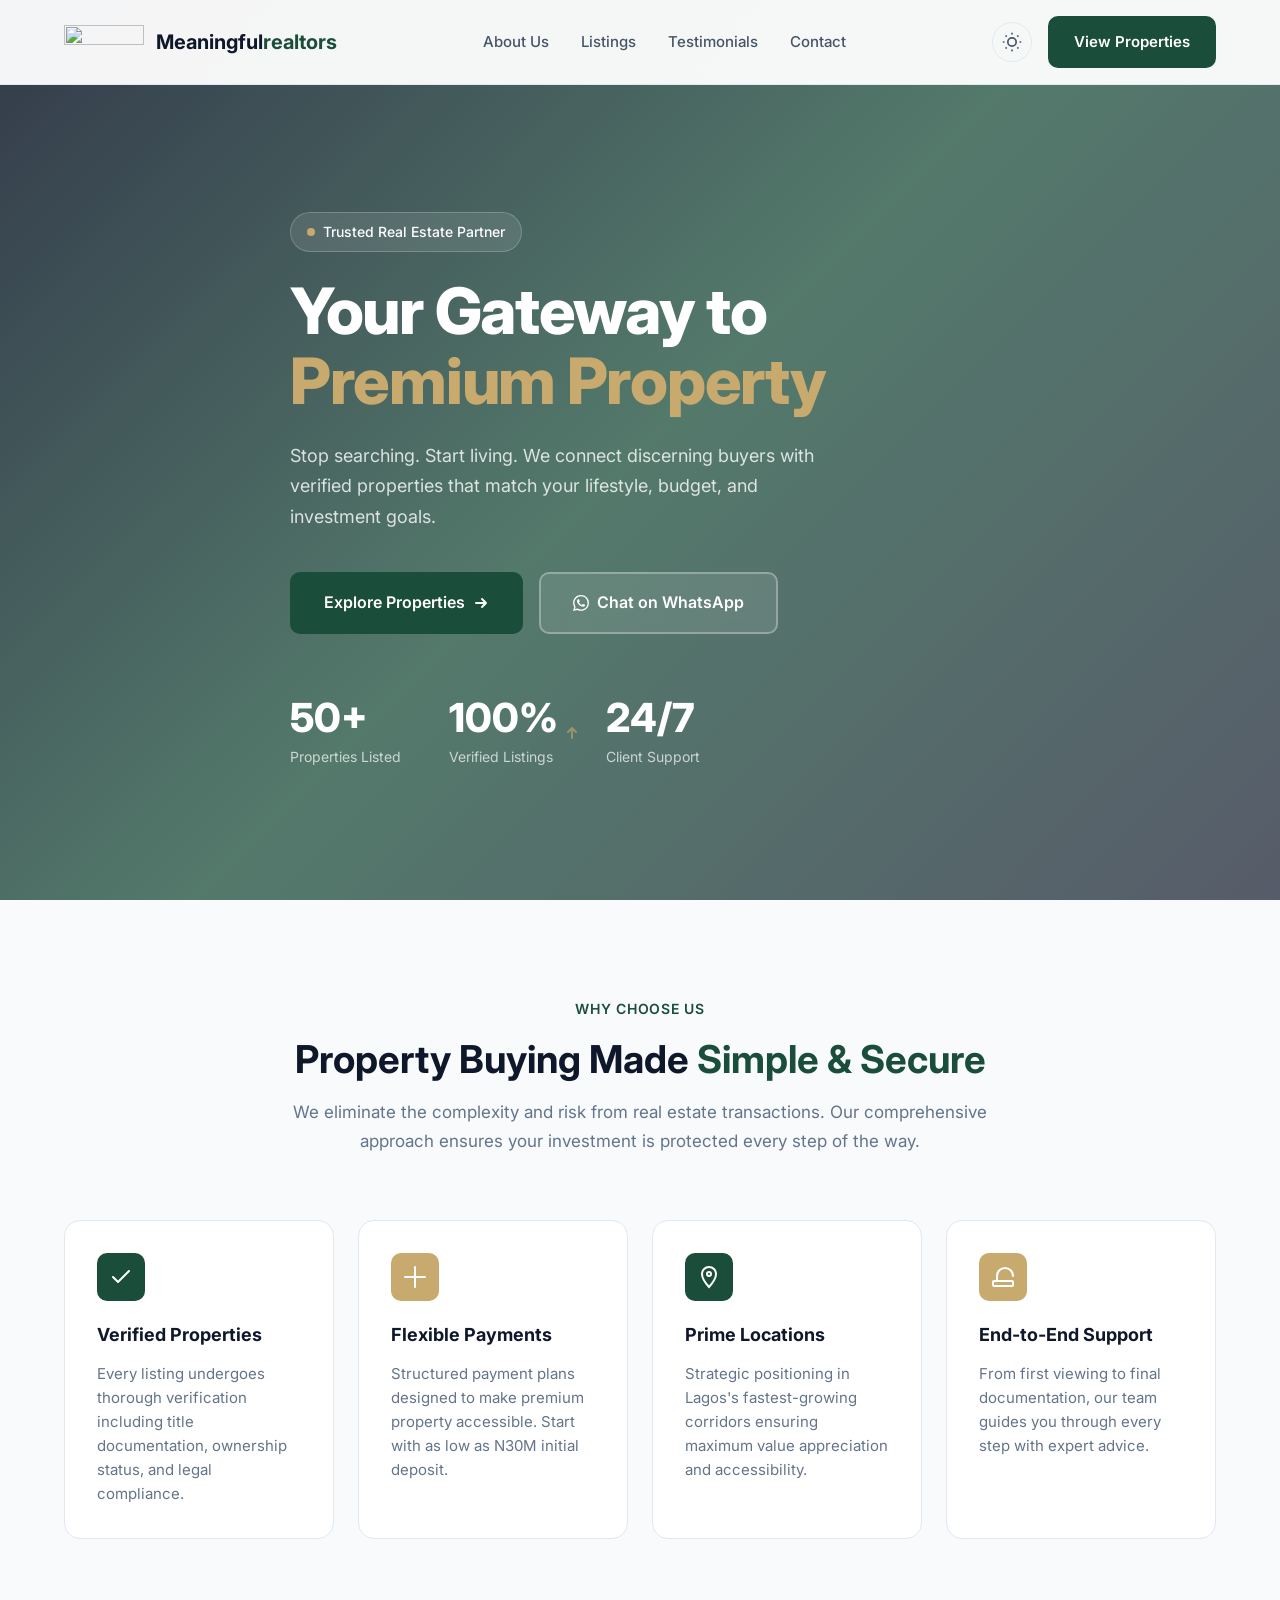
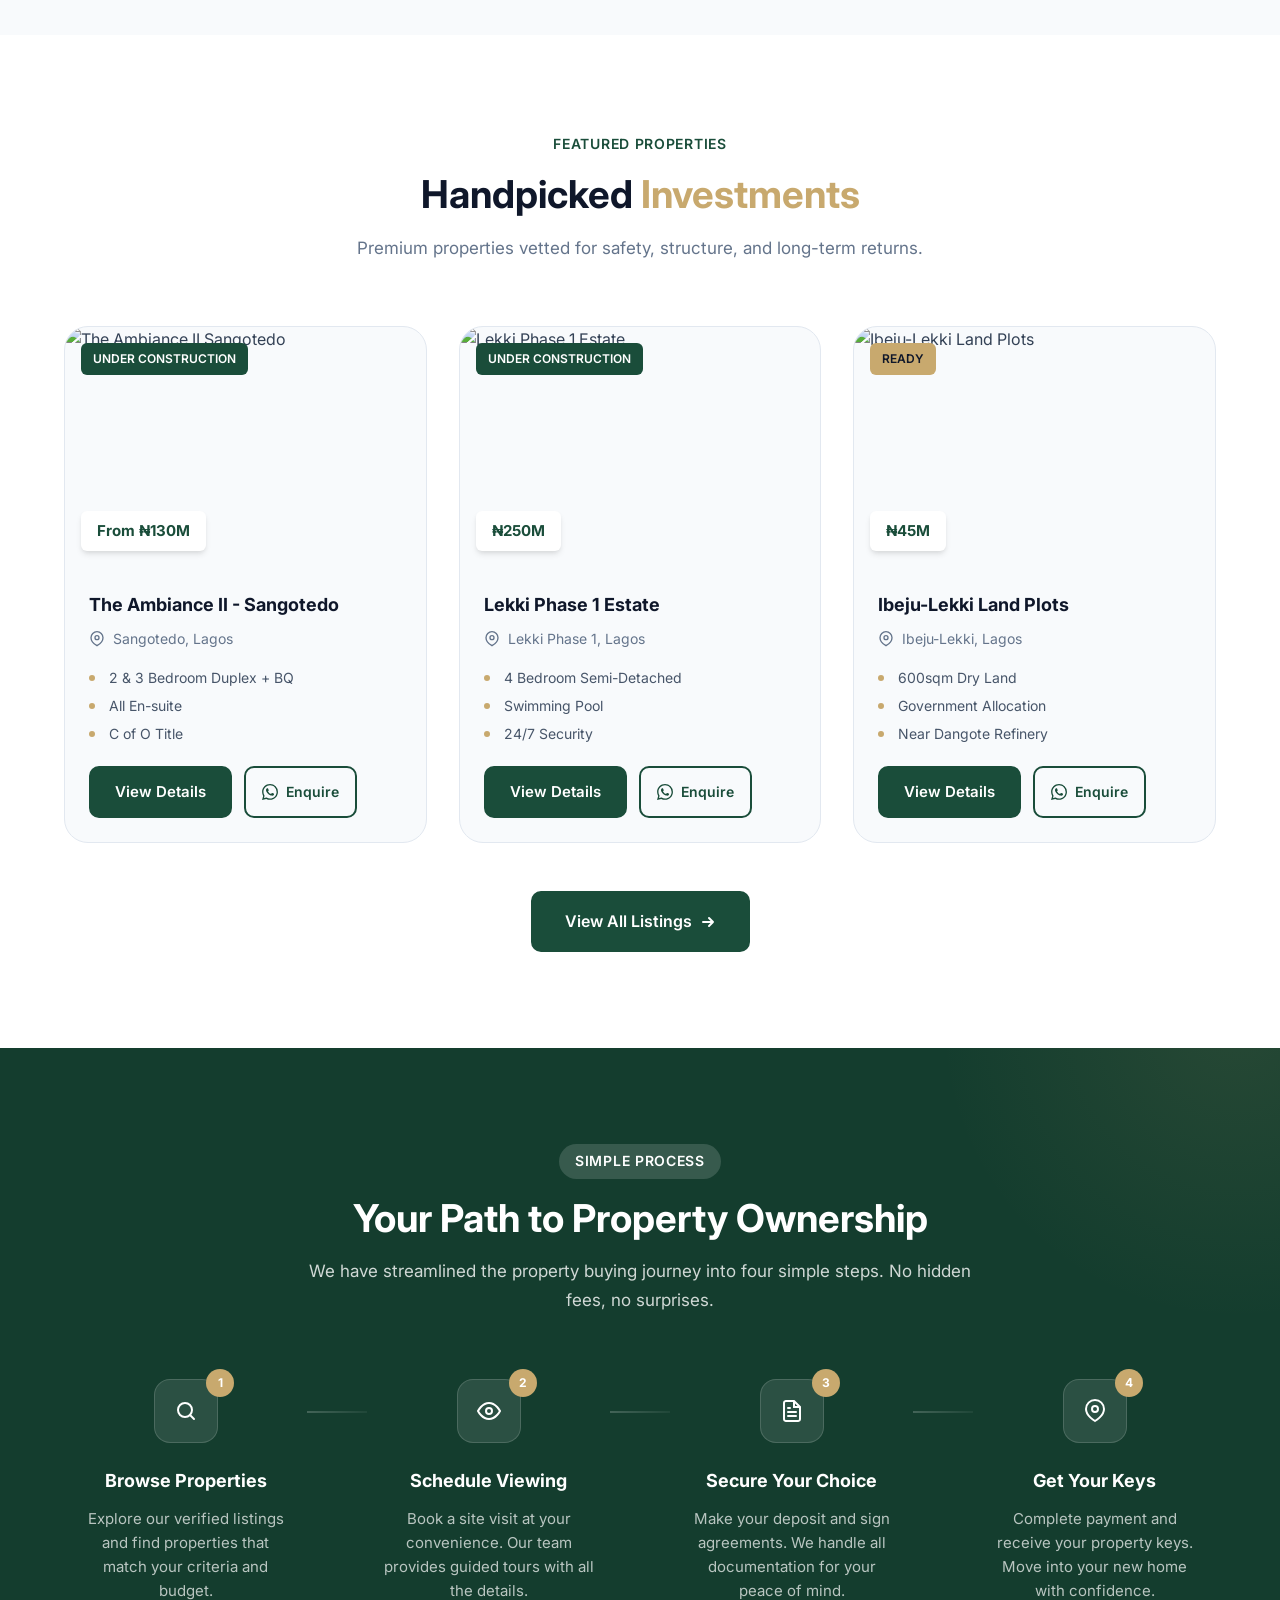
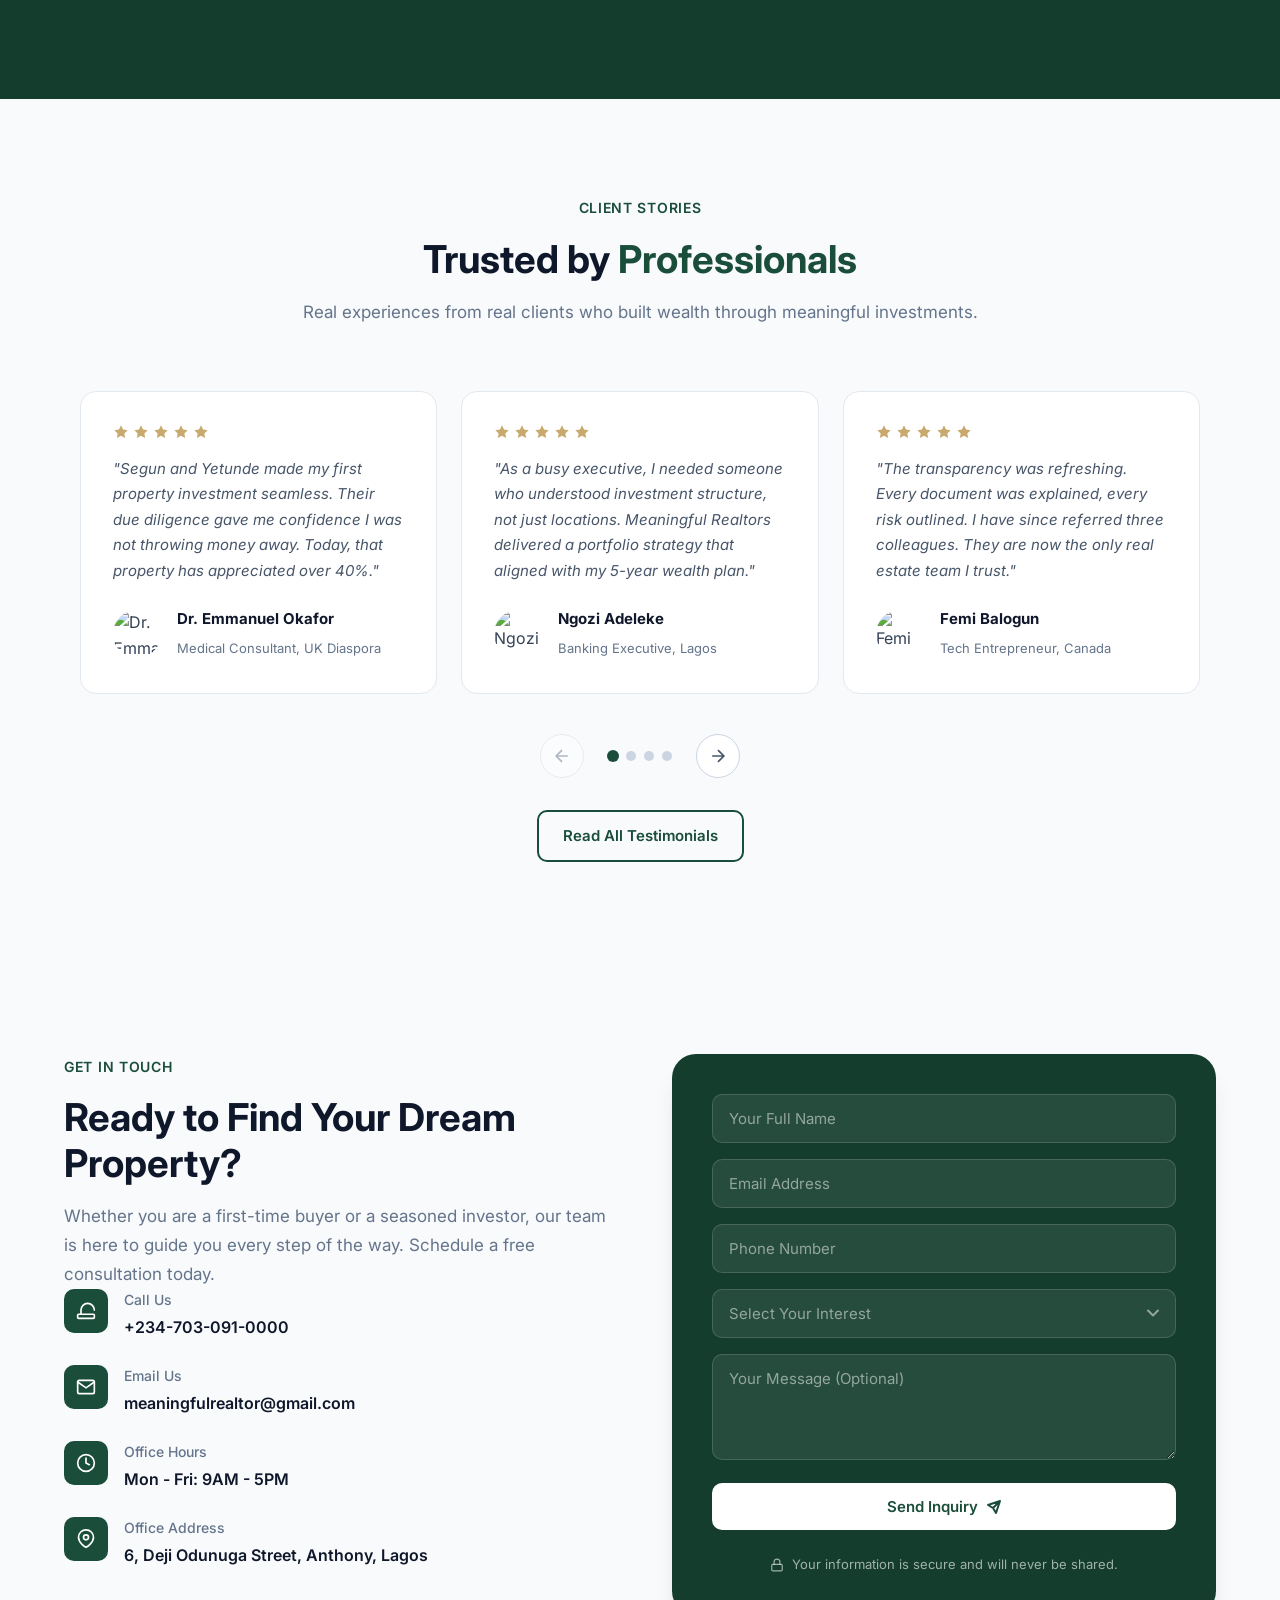
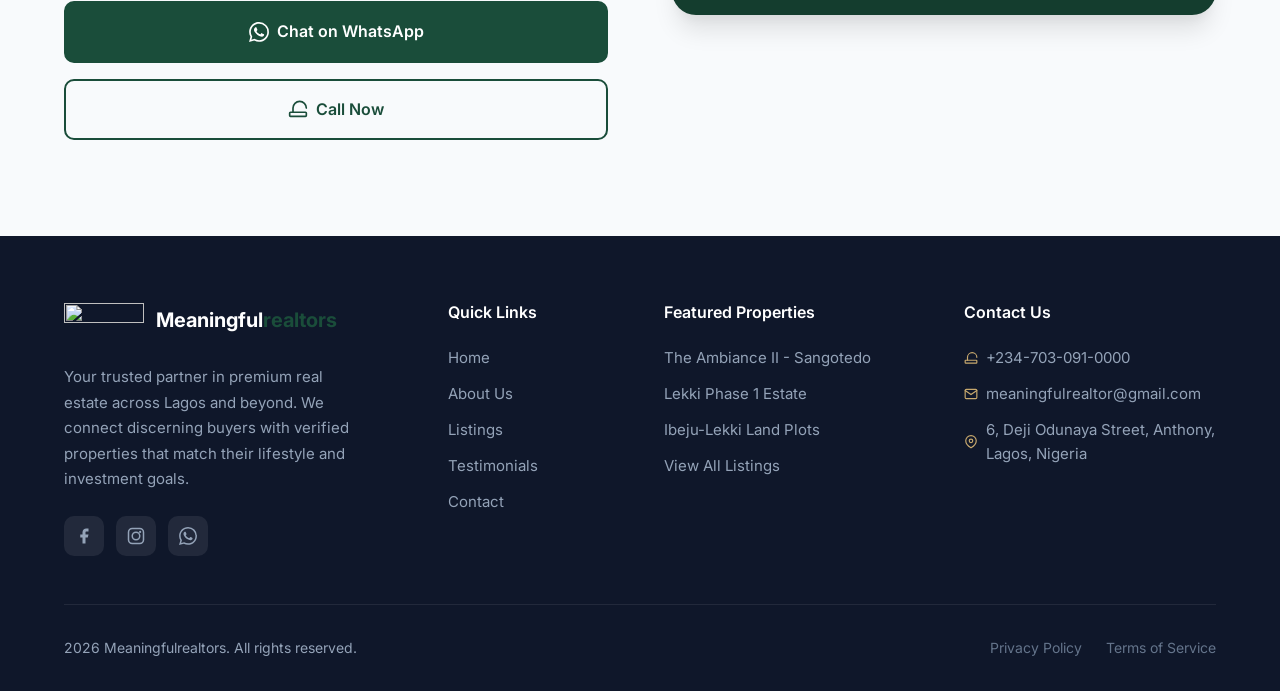
==== index.html @ 2f127710 "Add files via upload" ====
<!DOCTYPE html>
<html lang="en">
<head>
    <meta charset="UTF-8">
    <meta name="viewport" content="width=device-width, initial-scale=1.0">
    <title>Meaningfulrealtor - Your Gateway to Premium Property</title>
    <link rel="stylesheet" href="styles.css">
    <link rel="preconnect" href="https://fonts.googleapis.com">
    <link rel="preconnect" href="https://fonts.gstatic.com" crossorigin>
    <link href="https://fonts.googleapis.com/css2?family=Inter:wght@300;400;500;600;700;800&display=swap" rel="stylesheet">
    <!-- ====AOS animation==== -->
    <link rel="stylesheet" href="https://unpkg.com/aos@next/dist/aos.css" />
</head>
<body>

    <!-- Navbar -->
    <nav class="navbar" id="navbar">
        <div class="container nav-container">
            <a href="index.html" class="logo">
                <img src="./images/logo.png" alt="" width="80" height="40">
                <span class="logo-text">Meaningful<span class="logo-accent">realtors</span></span>
            </a>

            <ul class="nav-links" id="navLinks">
                <li><a href="about.html">About Us</a></li>
                <li><a href="listings.html">Listings</a></li>
                <li><a href="testimonials.html">Testimonials</a></li>
                <li><a href="index.html#contact">Contact</a></li>
            </ul>

            <div class="nav-actions">
                <button class="theme-toggle" id="themeToggle" aria-label="Toggle dark mode">
                    <svg class="sun-icon" width="20" height="20" viewBox="0 0 24 24" fill="none" stroke="currentColor" stroke-width="2"><circle cx="12" cy="12" r="5"/><path d="M12 1v2M12 21v2M4.22 4.22l1.42 1.42M18.36 18.36l1.42 1.42M1 12h2M21 12h2M4.22 19.78l1.42-1.42M18.36 5.64l1.42-1.42"/></svg>
                    <svg class="moon-icon" width="20" height="20" viewBox="0 0 24 24" fill="none" stroke="currentColor" stroke-width="2"><path d="M21 12.79A9 9 0 1111.21 3 7 7 0 0021 12.79z"/></svg>
                </button>
                <a href="listings.html" class="btn btn-primary nav-cta">View Properties</a>
                <button class="hamburger" id="hamburger" aria-label="Toggle menu">
                    <span></span>
                    <span></span>
                    <span></span>
                </button>
            </div>
        </div>
    </nav>

    <!-- Mobile Menu Overlay -->
    <div class="mobile-menu" id="mobileMenu">
        <button class="mobile-close" id="mobileClose" aria-label="Close menu">
            <svg width="24" height="24" viewBox="0 0 24 24" fill="none" stroke="currentColor" stroke-width="2"><path d="M18 6L6 18M6 6l12 12"/></svg>
        </button>
        <ul>
            <li><a href="about.html">About Us</a></li>
            <li><a href="listings.html">Listings</a></li>
            <li><a href="testimonials.html">Testimonials</a></li>
            <li><a href="index.html#contact">Contact</a></li>
        </ul>
        <a href="listings.html" class="btn btn-primary btn-full">View Properties</a>
    </div>
    <div class="mobile-overlay" id="mobileOverlay"></div>

    <!-- Hero Section -->
    <section class="hero">
        <div class="hero-overlay"></div>
        <div class="container hero-content">
            <div class="hero-badge">
                <span class="dot"></span>
                Trusted Real Estate Partner
            </div>
            <h1 class="hero-title">
                Your Gateway to<br>
                <span class="text-gold">Premium Property</span>
            </h1>
            <p class="hero-subtitle">
                Stop searching. Start living. We connect discerning buyers with verified properties that match your lifestyle, budget, and investment goals.
            </p>
            <div class="hero-buttons">
                <a href="listings.html" class="btn btn-primary btn-lg">
                    Explore Properties 
                    <svg width="16" height="16" viewBox="0 0 16 16" fill="none"><path d="M3 8H13M13 8L9 4M13 8L9 12" stroke="currentColor" stroke-width="2" stroke-linecap="round" stroke-linejoin="round"/></svg>
                </a>
                <a href="https://wa.me/2347030910000" target="_blank" class="btn btn-outline btn-lg">
                    <svg width="16" height="16" viewBox="0 0 24 24" fill="currentColor"><path d="M17.472 14.382c-.297-.149-1.758-.867-2.03-.967-.273-.099-.471-.148-.67.15-.197.297-.767.966-.94 1.164-.173.199-.347.223-.644.075-.297-.15-1.255-.463-2.39-1.475-.883-.788-1.48-1.761-1.653-2.059-.173-.297-.018-.458.13-.606.134-.133.298-.347.446-.52.149-.174.198-.298.298-.497.099-.198.05-.371-.025-.52-.075-.149-.669-1.612-.916-2.207-.242-.579-.487-.5-.669-.51-.173-.008-.371-.01-.57-.01-.198 0-.52.074-.792.372-.272.297-1.04 1.016-1.04 2.479 0 1.462 1.065 2.875 1.213 3.074.149.198 2.096 3.2 5.077 4.487.709.306 1.262.489 1.694.625.712.227 1.36.195 1.871.118.571-.085 1.758-.719 2.006-1.413.248-.694.248-1.289.173-1.413-.074-.124-.272-.198-.57-.347m-5.421 7.403h-.004a9.87 9.87 0 01-5.031-1.378l-.361-.214-3.741.982.998-3.648-.235-.374a9.86 9.86 0 01-1.51-5.26c.001-5.45 4.436-9.884 9.888-9.884 2.64 0 5.122 1.03 6.988 2.898a9.825 9.825 0 012.893 6.994c-.003 5.45-4.437 9.884-9.885 9.884m8.413-18.297A11.815 11.815 0 0012.05 0C5.495 0 .16 5.335.157 11.892c0 2.096.547 4.142 1.588 5.945L.057 24l6.305-1.654a11.882 11.882 0 005.683 1.448h.005c6.554 0 11.89-5.335 11.893-11.893a11.821 11.821 0 00-3.48-8.413z"/></svg>
                    Chat on WhatsApp
                </a>
            </div>
            <div class="hero-stats">
                <div class="stat">
                    <div class="stat-number">50+</div>
                    <div class="stat-label">Properties Listed</div>
                </div>
                <div class="stat">
                    <div class="stat-number">100%</div>
                    <div class="stat-label">Verified Listings</div>
                    <svg class="stat-arrow" width="20" height="20" viewBox="0 0 20 20" fill="none"><path d="M10 15L10 5M10 5L6 9M10 5L14 9" stroke="currentColor" stroke-width="2" stroke-linecap="round" stroke-linejoin="round"/></svg>
                </div>
                <div class="stat">
                    <div class="stat-number">24/7</div>
                    <div class="stat-label">Client Support</div>
                </div>
            </div>
        </div>
    </section>

    <!-- Why Choose Us -->
    <section class="why-choose" id="about">
        <div class="container">
            <div class="section-header">
                <span class="section-tag">Why Choose Us</span>
                <h2 class="section-title">Property Buying Made <span class="text-green">Simple & Secure</span></h2>
                <p class="section-subtitle">
                    We eliminate the complexity and risk from real estate transactions. Our comprehensive approach ensures your investment is protected every step of the way.
                </p>
            </div>
            <div class="features-grid">
                <div class="feature-card">
                    <div class="feature-icon icon-green">
                        <svg width="24" height="24" viewBox="0 0 24 24" fill="none"><path d="M20 6L9 17L4 12" stroke="white" stroke-width="2" stroke-linecap="round" stroke-linejoin="round"/></svg>
                    </div>
                    <h3>Verified Properties</h3>
                    <p>Every listing undergoes thorough verification including title documentation, ownership status, and legal compliance.</p>
                </div>
                <div class="feature-card">
                    <div class="feature-icon icon-gold">
                        <svg width="24" height="24" viewBox="0 0 24 24" fill="none"><path d="M12 2V22M2 12H22" stroke="white" stroke-width="2" stroke-linecap="round"/></svg>
                    </div>
                    <h3>Flexible Payments</h3>
                    <p>Structured payment plans designed to make premium property accessible. Start with as low as N30M initial deposit.</p>
                </div>
                <div class="feature-card">
                    <div class="feature-icon icon-green">
                        <svg width="24" height="24" viewBox="0 0 24 24" fill="none"><path d="M12 2C8.13 2 5 5.13 5 9C5 14.25 12 22 12 22C12 22 19 14.25 19 9C19 5.13 15.87 2 12 2Z" stroke="white" stroke-width="2"/><circle cx="12" cy="9" r="2" stroke="white" stroke-width="2"/></svg>
                    </div>
                    <h3>Prime Locations</h3>
                    <p>Strategic positioning in Lagos's fastest-growing corridors ensuring maximum value appreciation and accessibility.</p>
                </div>
                <div class="feature-card">
                    <div class="feature-icon icon-gold">
                        <svg width="24" height="24" viewBox="0 0 24 24" fill="none"><path d="M22 16.92V19.92C22 20.47 21.55 20.92 21 20.92H3C2.45 20.92 2 20.47 2 19.92V16.92C2 16.37 2.45 15.92 3 15.92H21C21.55 15.92 22 16.37 22 16.92Z" stroke="white" stroke-width="2"/><path d="M6 15.92V10.92C6 6.5 9.58 2.92 14 2.92C18.42 2.92 22 6.5 22 10.92" stroke="white" stroke-width="2" stroke-linecap="round"/></svg>
                    </div>
                    <h3>End-to-End Support</h3>
                    <p>From first viewing to final documentation, our team guides you through every step with expert advice.</p>
                </div>
            </div>
        </div>
    </section>

    <!-- Featured Listings Preview -->
    <section class="featured-preview">
        <div class="container">
            <div class="section-header">
                <span class="section-tag">Featured Properties</span>
                <h2 class="section-title">Handpicked <span class="text-gold">Investments</span></h2>
                <p class="section-subtitle">Premium properties vetted for safety, structure, and long-term returns.</p>
            </div>
            <div class="listings-grid">
                <div class="listing-card">
                    <div class="listing-image">
                        <img src="https://images.unsplash.com/photo-1600596542815-ffad4c1539a9?w=600&h=400&fit=crop" alt="The Ambiance II Sangotedo">
                        <div class="listing-badge">Under Construction</div>
                        <div class="listing-price">From &#8358;130M</div>
                    </div>
                    <div class="listing-content">
                        <h3>The Ambiance II - Sangotedo</h3>
                        <p class="listing-location">
                            <svg width="16" height="16" viewBox="0 0 24 24" fill="none" stroke="currentColor" stroke-width="2"><path d="M21 10C21 17 12 22 12 22C12 22 3 17 3 10C3 5.02944 7.02944 1 12 1C16.9706 1 21 5.02944 21 10Z"/><circle cx="12" cy="10" r="3"/></svg>
                            Sangotedo, Lagos
                        </p>
                        <ul class="listing-features">
                            <li>2 & 3 Bedroom Duplex + BQ</li>
                            <li>All En-suite</li>
                            <li>C of O Title</li>
                        </ul>
                        <div class="listing-actions">
                            <a href="listings.html#ambiance" class="btn btn-primary">View Details</a>
                            <a href="https://wa.me/2347030910000?text=Hi, I am interested in The Ambiance II Sangotedo" target="_blank" class="btn btn-outline-dark btn-sm">
                                <svg width="16" height="16" viewBox="0 0 24 24" fill="currentColor"><path d="M17.472 14.382c-.297-.149-1.758-.867-2.03-.967-.273-.099-.471-.148-.67.15-.197.297-.767.966-.94 1.164-.173.199-.347.223-.644.075-.297-.15-1.255-.463-2.39-1.475-.883-.788-1.48-1.761-1.653-2.059-.173-.297-.018-.458.13-.606.134-.133.298-.347.446-.52.149-.174.198-.298.298-.497.099-.198.05-.371-.025-.52-.075-.149-.669-1.612-.916-2.207-.242-.579-.487-.5-.669-.51-.173-.008-.371-.01-.57-.01-.198 0-.52.074-.792.372-.272.297-1.04 1.016-1.04 2.479 0 1.462 1.065 2.875 1.213 3.074.149.198 2.096 3.2 5.077 4.487.709.306 1.262.489 1.694.625.712.227 1.36.195 1.871.118.571-.085 1.758-.719 2.006-1.413.248-.694.248-1.289.173-1.413-.074-.124-.272-.198-.57-.347m-5.421 7.403h-.004a9.87 9.87 0 01-5.031-1.378l-.361-.214-3.741.982.998-3.648-.235-.374a9.86 9.86 0 01-1.51-5.26c.001-5.45 4.436-9.884 9.888-9.884 2.64 0 5.122 1.03 6.988 2.898a9.825 9.825 0 012.893 6.994c-.003 5.45-4.437 9.884-9.885 9.884m8.413-18.297A11.815 11.815 0 0012.05 0C5.495 0 .16 5.335.157 11.892c0 2.096.547 4.142 1.588 5.945L.057 24l6.305-1.654a11.882 11.882 0 005.683 1.448h.005c6.554 0 11.89-5.335 11.893-11.893a11.821 11.821 0 00-3.48-8.413z"/></svg>
                                Enquire
                            </a>
                        </div>
                    </div>
                </div>
                <div class="listing-card">
                    <div class="listing-image">
                        <img src="https://images.unsplash.com/photo-1600585154340-be6161a56a0c?w=600&h=400&fit=crop" alt="Lekki Phase 1 Estate">
                        <div class="listing-badge">Under Construction</div>
                        <div class="listing-price">&#8358;250M</div>
                    </div>
                    <div class="listing-content">
                        <h3>Lekki Phase 1 Estate</h3>
                        <p class="listing-location">
                            <svg width="16" height="16" viewBox="0 0 24 24" fill="none" stroke="currentColor" stroke-width="2"><path d="M21 10C21 17 12 22 12 22C12 22 3 17 3 10C3 5.02944 7.02944 1 12 1C16.9706 1 21 5.02944 21 10Z"/><circle cx="12" cy="10" r="3"/></svg>
                            Lekki Phase 1, Lagos
                        </p>
                        <ul class="listing-features">
                            <li>4 Bedroom Semi-Detached</li>
                            <li>Swimming Pool</li>
                            <li>24/7 Security</li>
                        </ul>
                        <div class="listing-actions">
                            <a href="listings.html#lekki" class="btn btn-primary">View Details</a>
                            <a href="https://wa.me/2347030910000?text=Hi, I am interested in Lekki Phase 1 Estate" target="_blank" class="btn btn-outline-dark btn-sm">
                                <svg width="16" height="16" viewBox="0 0 24 24" fill="currentColor"><path d="M17.472 14.382c-.297-.149-1.758-.867-2.03-.967-.273-.099-.471-.148-.67.15-.197.297-.767.966-.94 1.164-.173.199-.347.223-.644.075-.297-.15-1.255-.463-2.39-1.475-.883-.788-1.48-1.761-1.653-2.059-.173-.297-.018-.458.13-.606.134-.133.298-.347.446-.52.149-.174.198-.298.298-.497.099-.198.05-.371-.025-.52-.075-.149-.669-1.612-.916-2.207-.242-.579-.487-.5-.669-.51-.173-.008-.371-.01-.57-.01-.198 0-.52.074-.792.372-.272.297-1.04 1.016-1.04 2.479 0 1.462 1.065 2.875 1.213 3.074.149.198 2.096 3.2 5.077 4.487.709.306 1.262.489 1.694.625.712.227 1.36.195 1.871.118.571-.085 1.758-.719 2.006-1.413.248-.694.248-1.289.173-1.413-.074-.124-.272-.198-.57-.347m-5.421 7.403h-.004a9.87 9.87 0 01-5.031-1.378l-.361-.214-3.741.982.998-3.648-.235-.374a9.86 9.86 0 01-1.51-5.26c.001-5.45 4.436-9.884 9.888-9.884 2.64 0 5.122 1.03 6.988 2.898a9.825 9.825 0 012.893 6.994c-.003 5.45-4.437 9.884-9.885 9.884m8.413-18.297A11.815 11.815 0 0012.05 0C5.495 0 .16 5.335.157 11.892c0 2.096.547 4.142 1.588 5.945L.057 24l6.305-1.654a11.882 11.882 0 005.683 1.448h.005c6.554 0 11.89-5.335 11.893-11.893a11.821 11.821 0 00-3.48-8.413z"/></svg>
                                Enquire
                            </a>
                        </div>
                    </div>
                </div>
                <div class="listing-card">
                    <div class="listing-image">
                        <img src="./images/lands-in-ibeju-lekki-lagos.by-realestatebestdeal.jpeg" alt="Ibeju-Lekki Land Plots">
                        <div class="listing-badge badge-ready">Ready</div>
                        <div class="listing-price">&#8358;45M</div>
                    </div>
                    <div class="listing-content">
                        <h3>Ibeju-Lekki Land Plots</h3>
                        <p class="listing-location">
                            <svg width="16" height="16" viewBox="0 0 24 24" fill="none" stroke="currentColor" stroke-width="2"><path d="M21 10C21 17 12 22 12 22C12 22 3 17 3 10C3 5.02944 7.02944 1 12 1C16.9706 1 21 5.02944 21 10Z"/><circle cx="12" cy="10" r="3"/></svg>
                            Ibeju-Lekki, Lagos
                        </p>
                        <ul class="listing-features">
                            <li>600sqm Dry Land</li>
                            <li>Government Allocation</li>
                            <li>Near Dangote Refinery</li>
                        </ul>
                        <div class="listing-actions">
                            <a href="listings.html#ibeju" class="btn btn-primary">View Details</a>
                            <a href="https://wa.me/2347030910000?text=Hi, I am interested in Ibeju-Lekki Land Plots" target="_blank" class="btn btn-outline-dark btn-sm">
                                <svg width="16" height="16" viewBox="0 0 24 24" fill="currentColor"><path d="M17.472 14.382c-.297-.149-1.758-.867-2.03-.967-.273-.099-.471-.148-.67.15-.197.297-.767.966-.94 1.164-.173.199-.347.223-.644.075-.297-.15-1.255-.463-2.39-1.475-.883-.788-1.48-1.761-1.653-2.059-.173-.297-.018-.458.13-.606.134-.133.298-.347.446-.52.149-.174.198-.298.298-.497.099-.198.05-.371-.025-.52-.075-.149-.669-1.612-.916-2.207-.242-.579-.487-.5-.669-.51-.173-.008-.371-.01-.57-.01-.198 0-.52.074-.792.372-.272.297-1.04 1.016-1.04 2.479 0 1.462 1.065 2.875 1.213 3.074.149.198 2.096 3.2 5.077 4.487.709.306 1.262.489 1.694.625.712.227 1.36.195 1.871.118.571-.085 1.758-.719 2.006-1.413.248-.694.248-1.289.173-1.413-.074-.124-.272-.198-.57-.347m-5.421 7.403h-.004a9.87 9.87 0 01-5.031-1.378l-.361-.214-3.741.982.998-3.648-.235-.374a9.86 9.86 0 01-1.51-5.26c.001-5.45 4.436-9.884 9.888-9.884 2.64 0 5.122 1.03 6.988 2.898a9.825 9.825 0 012.893 6.994c-.003 5.45-4.437 9.884-9.885 9.884m8.413-18.297A11.815 11.815 0 0012.05 0C5.495 0 .16 5.335.157 11.892c0 2.096.547 4.142 1.588 5.945L.057 24l6.305-1.654a11.882 11.882 0 005.683 1.448h.005c6.554 0 11.89-5.335 11.893-11.893a11.821 11.821 0 00-3.48-8.413z"/></svg>
                                Enquire
                            </a>
                        </div>
                    </div>
                </div>
            </div>
            <div class="text-center" style="margin-top: 3rem;">
                <a href="listings.html" class="btn btn-primary btn-lg">
                    View All Listings
                    <svg width="16" height="16" viewBox="0 0 16 16" fill="none"><path d="M3 8H13M13 8L9 4M13 8L9 12" stroke="currentColor" stroke-width="2" stroke-linecap="round" stroke-linejoin="round"/></svg>
                </a>
            </div>
        </div>
    </section>

    <!-- Process Section -->
    <section class="process">
        <div class="container">
            <div class="section-header light">
                <span class="section-tag tag-light">Simple Process</span>
                <h2 class="section-title">Your Path to Property Ownership</h2>
                <p class="section-subtitle">
                    We have streamlined the property buying journey into four simple steps. No hidden fees, no surprises.
                </p>
            </div>
            <div class="process-steps">
                <div class="step">
                    <div class="step-number">1</div>
                    <div class="step-icon">
                        <svg width="24" height="24" viewBox="0 0 24 24" fill="none"><circle cx="11" cy="11" r="7" stroke="white" stroke-width="2"/><path d="M20 20L16 16" stroke="white" stroke-width="2" stroke-linecap="round"/></svg>
                    </div>
                    <h3>Browse Properties</h3>
                    <p>Explore our verified listings and find properties that match your criteria and budget.</p>
                </div>
                <div class="step-connector"></div>
                <div class="step">
                    <div class="step-number">2</div>
                    <div class="step-icon">
                        <svg width="24" height="24" viewBox="0 0 24 24" fill="none"><path d="M1 12S5 4 12 4C19 4 23 12 23 12S19 20 12 20C5 20 1 12 1 12Z" stroke="white" stroke-width="2"/><circle cx="12" cy="12" r="3" stroke="white" stroke-width="2"/></svg>
                    </div>
                    <h3>Schedule Viewing</h3>
                    <p>Book a site visit at your convenience. Our team provides guided tours with all the details.</p>
                </div>
                <div class="step-connector"></div>
                <div class="step">
                    <div class="step-number">3</div>
                    <div class="step-icon">
                        <svg width="24" height="24" viewBox="0 0 24 24" fill="none"><path d="M14 2H6C5.47 2 4.96 2.21 4.59 2.59C4.21 2.96 4 3.47 4 4V20C4 20.53 4.21 21.04 4.59 21.41C4.96 21.79 5.47 22 6 22H18C18.53 22 19.04 21.79 19.41 21.41C19.79 21.04 20 20.53 20 20V8L14 2Z" stroke="white" stroke-width="2"/><path d="M14 2V8H20" stroke="white" stroke-width="2"/><path d="M16 13H8" stroke="white" stroke-width="2" stroke-linecap="round"/><path d="M16 17H8" stroke="white" stroke-width="2" stroke-linecap="round"/><path d="M10 9H9H8" stroke="white" stroke-width="2" stroke-linecap="round"/></svg>
                    </div>
                    <h3>Secure Your Choice</h3>
                    <p>Make your deposit and sign agreements. We handle all documentation for your peace of mind.</p>
                </div>
                <div class="step-connector"></div>
                <div class="step">
                    <div class="step-number">4</div>
                    <div class="step-icon">
                        <svg width="24" height="24" viewBox="0 0 24 24" fill="none"><path d="M21 10C21 17 12 22 12 22C12 22 3 17 3 10C3 5.03 7.03 1 12 1C16.97 1 21 5.03 21 10Z" stroke="white" stroke-width="2"/><circle cx="12" cy="10" r="3" stroke="white" stroke-width="2"/></svg>
                    </div>
                    <h3>Get Your Keys</h3>
                    <p>Complete payment and receive your property keys. Move into your new home with confidence.</p>
                </div>
            </div>
        </div>
    </section>

    <!-- Testimonials Preview -->
    <section class="testimonials-preview">
        <div class="container">
            <div class="section-header">
                <span class="section-tag">Client Stories</span>
                <h2 class="section-title">Trusted by <span class="text-green">Professionals</span></h2>
                <p class="section-subtitle">Real experiences from real clients who built wealth through meaningful investments.</p>
            </div>
            <div class="testimonials-slider" id="testimonialsSlider">
                <div class="testimonials-track" id="testimonialsTrack">
                    <div class="testimonial-card">
                        <div class="testimonial-stars">
                            <svg width="16" height="16" viewBox="0 0 24 24" fill="currentColor"><path d="M12 2l3.09 6.26L22 9.27l-5 4.87 1.18 6.88L12 17.77l-6.18 3.25L7 14.14 2 9.27l6.91-1.01L12 2z"/></svg>
                            <svg width="16" height="16" viewBox="0 0 24 24" fill="currentColor"><path d="M12 2l3.09 6.26L22 9.27l-5 4.87 1.18 6.88L12 17.77l-6.18 3.25L7 14.14 2 9.27l6.91-1.01L12 2z"/></svg>
                            <svg width="16" height="16" viewBox="0 0 24 24" fill="currentColor"><path d="M12 2l3.09 6.26L22 9.27l-5 4.87 1.18 6.88L12 17.77l-6.18 3.25L7 14.14 2 9.27l6.91-1.01L12 2z"/></svg>
                            <svg width="16" height="16" viewBox="0 0 24 24" fill="currentColor"><path d="M12 2l3.09 6.26L22 9.27l-5 4.87 1.18 6.88L12 17.77l-6.18 3.25L7 14.14 2 9.27l6.91-1.01L12 2z"/></svg>
                            <svg width="16" height="16" viewBox="0 0 24 24" fill="currentColor"><path d="M12 2l3.09 6.26L22 9.27l-5 4.87 1.18 6.88L12 17.77l-6.18 3.25L7 14.14 2 9.27l6.91-1.01L12 2z"/></svg>
                        </div>
                        <p class="testimonial-text">"Segun and Yetunde made my first property investment seamless. Their due diligence gave me confidence I was not throwing money away. Today, that property has appreciated over 40%."</p>
                        <div class="testimonial-author">
                            <img src="./images/male.avif" alt="Dr. Emmanuel Okafor">
                            <div>
                                <strong>Dr. Emmanuel Okafor</strong>
                                <span>Medical Consultant, UK Diaspora</span>
                            </div>
                        </div>
                    </div>
                    <div class="testimonial-card">
                        <div class="testimonial-stars">
                            <svg width="16" height="16" viewBox="0 0 24 24" fill="currentColor"><path d="M12 2l3.09 6.26L22 9.27l-5 4.87 1.18 6.88L12 17.77l-6.18 3.25L7 14.14 2 9.27l6.91-1.01L12 2z"/></svg>
                            <svg width="16" height="16" viewBox="0 0 24 24" fill="currentColor"><path d="M12 2l3.09 6.26L22 9.27l-5 4.87 1.18 6.88L12 17.77l-6.18 3.25L7 14.14 2 9.27l6.91-1.01L12 2z"/></svg>
                            <svg width="16" height="16" viewBox="0 0 24 24" fill="currentColor"><path d="M12 2l3.09 6.26L22 9.27l-5 4.87 1.18 6.88L12 17.77l-6.18 3.25L7 14.14 2 9.27l6.91-1.01L12 2z"/></svg>
                            <svg width="16" height="16" viewBox="0 0 24 24" fill="currentColor"><path d="M12 2l3.09 6.26L22 9.27l-5 4.87 1.18 6.88L12 17.77l-6.18 3.25L7 14.14 2 9.27l6.91-1.01L12 2z"/></svg>
                            <svg width="16" height="16" viewBox="0 0 24 24" fill="currentColor"><path d="M12 2l3.09 6.26L22 9.27l-5 4.87 1.18 6.88L12 17.77l-6.18 3.25L7 14.14 2 9.27l6.91-1.01L12 2z"/></svg>
                        </div>
                        <p class="testimonial-text">"As a busy executive, I needed someone who understood investment structure, not just locations. Meaningful Realtors delivered a portfolio strategy that aligned with my 5-year wealth plan."</p>
                        <div class="testimonial-author">
                            <img src="./images/female.png" alt="Ngozi Adeleke">
                            <div>
                                <strong>Ngozi Adeleke</strong>
                                <span>Banking Executive, Lagos</span>
                            </div>
                        </div>
                    </div>
                    <div class="testimonial-card">
                        <div class="testimonial-stars">
                            <svg width="16" height="16" viewBox="0 0 24 24" fill="currentColor"><path d="M12 2l3.09 6.26L22 9.27l-5 4.87 1.18 6.88L12 17.77l-6.18 3.25L7 14.14 2 9.27l6.91-1.01L12 2z"/></svg>
                            <svg width="16" height="16" viewBox="0 0 24 24" fill="currentColor"><path d="M12 2l3.09 6.26L22 9.27l-5 4.87 1.18 6.88L12 17.77l-6.18 3.25L7 14.14 2 9.27l6.91-1.01L12 2z"/></svg>
                            <svg width="16" height="16" viewBox="0 0 24 24" fill="currentColor"><path d="M12 2l3.09 6.26L22 9.27l-5 4.87 1.18 6.88L12 17.77l-6.18 3.25L7 14.14 2 9.27l6.91-1.01L12 2z"/></svg>
                            <svg width="16" height="16" viewBox="0 0 24 24" fill="currentColor"><path d="M12 2l3.09 6.26L22 9.27l-5 4.87 1.18 6.88L12 17.77l-6.18 3.25L7 14.14 2 9.27l6.91-1.01L12 2z"/></svg>
                            <svg width="16" height="16" viewBox="0 0 24 24" fill="currentColor"><path d="M12 2l3.09 6.26L22 9.27l-5 4.87 1.18 6.88L12 17.77l-6.18 3.25L7 14.14 2 9.27l6.91-1.01L12 2z"/></svg>
                        </div>
                        <p class="testimonial-text">"The transparency was refreshing. Every document was explained, every risk outlined. I have since referred three colleagues. They are now the only real estate team I trust."</p>
                        <div class="testimonial-author">
                            <img src="./images/male.avif" alt="Femi Balogun">
                            <div>
                                <strong>Femi Balogun</strong>
                                <span>Tech Entrepreneur, Canada</span>
                            </div>
                        </div>
                    </div>
                    <div class="testimonial-card">
                        <div class="testimonial-stars">
                            <svg width="16" height="16" viewBox="0 0 24 24" fill="currentColor"><path d="M12 2l3.09 6.26L22 9.27l-5 4.87 1.18 6.88L12 17.77l-6.18 3.25L7 14.14 2 9.27l6.91-1.01L12 2z"/></svg>
                            <svg width="16" height="16" viewBox="0 0 24 24" fill="currentColor"><path d="M12 2l3.09 6.26L22 9.27l-5 4.87 1.18 6.88L12 17.77l-6.18 3.25L7 14.14 2 9.27l6.91-1.01L12 2z"/></svg>
                            <svg width="16" height="16" viewBox="0 0 24 24" fill="currentColor"><path d="M12 2l3.09 6.26L22 9.27l-5 4.87 1.18 6.88L12 17.77l-6.18 3.25L7 14.14 2 9.27l6.91-1.01L12 2z"/></svg>
                            <svg width="16" height="16" viewBox="0 0 24 24" fill="currentColor"><path d="M12 2l3.09 6.26L22 9.27l-5 4.87 1.18 6.88L12 17.77l-6.18 3.25L7 14.14 2 9.27l6.91-1.01L12 2z"/></svg>
                            <svg width="16" height="16" viewBox="0 0 24 24" fill="currentColor"><path d="M12 2l3.09 6.26L22 9.27l-5 4.87 1.18 6.88L12 17.77l-6.18 3.25L7 14.14 2 9.27l6.91-1.01L12 2z"/></svg>
                        </div>
                        <p class="testimonial-text">"Yetunde handled everything while I was abroad. From inspection to documentation to final handover. I never had to fly in. That level of trust and execution is rare."</p>
                        <div class="testimonial-author">
                            <img src="./images/female.png" alt="Amara Chukwu">
                            <div>
                                <strong>Amara Chukwu</strong>
                                <span>HR Director, USA Diaspora</span>
                            </div>
                        </div>
                    </div>
                    <div class="testimonial-card">
                        <div class="testimonial-stars">
                            <svg width="16" height="16" viewBox="0 0 24 24" fill="currentColor"><path d="M12 2l3.09 6.26L22 9.27l-5 4.87 1.18 6.88L12 17.77l-6.18 3.25L7 14.14 2 9.27l6.91-1.01L12 2z"/></svg>
                            <svg width="16" height="16" viewBox="0 0 24 24" fill="currentColor"><path d="M12 2l3.09 6.26L22 9.27l-5 4.87 1.18 6.88L12 17.77l-6.18 3.25L7 14.14 2 9.27l6.91-1.01L12 2z"/></svg>
                            <svg width="16" height="16" viewBox="0 0 24 24" fill="currentColor"><path d="M12 2l3.09 6.26L22 9.27l-5 4.87 1.18 6.88L12 17.77l-6.18 3.25L7 14.14 2 9.27l6.91-1.01L12 2z"/></svg>
                            <svg width="16" height="16" viewBox="0 0 24 24" fill="currentColor"><path d="M12 2l3.09 6.26L22 9.27l-5 4.87 1.18 6.88L12 17.77l-6.18 3.25L7 14.14 2 9.27l6.91-1.01L12 2z"/></svg>
                            <svg width="16" height="16" viewBox="0 0 24 24" fill="currentColor"><path d="M12 2l3.09 6.26L22 9.27l-5 4.87 1.18 6.88L12 17.77l-6.18 3.25L7 14.14 2 9.27l6.91-1.01L12 2z"/></svg>
                        </div>
                        <p class="testimonial-text">"I was skeptical about buying land in Lagos after hearing horror stories. Meaningful Realtors changed that. Their verification process is thorough. I now own two plots in Ibeju-Lekki."</p>
                        <div class="testimonial-author">
                            <img src="./images/male.avif" alt="Tunde Ajayi">
                            <div>
                                <strong>Tunde Ajayi</strong>
                                <span>Finance Analyst, Abuja</span>
                            </div>
                        </div>
                    </div>
                    <div class="testimonial-card">
                        <div class="testimonial-stars">
                            <svg width="16" height="16" viewBox="0 0 24 24" fill="currentColor"><path d="M12 2l3.09 6.26L22 9.27l-5 4.87 1.18 6.88L12 17.77l-6.18 3.25L7 14.14 2 9.27l6.91-1.01L12 2z"/></svg>
                            <svg width="16" height="16" viewBox="0 0 24 24" fill="currentColor"><path d="M12 2l3.09 6.26L22 9.27l-5 4.87 1.18 6.88L12 17.77l-6.18 3.25L7 14.14 2 9.27l6.91-1.01L12 2z"/></svg>
                            <svg width="16" height="16" viewBox="0 0 24 24" fill="currentColor"><path d="M12 2l3.09 6.26L22 9.27l-5 4.87 1.18 6.88L12 17.77l-6.18 3.25L7 14.14 2 9.27l6.91-1.01L12 2z"/></svg>
                            <svg width="16" height="16" viewBox="0 0 24 24" fill="currentColor"><path d="M12 2l3.09 6.26L22 9.27l-5 4.87 1.18 6.88L12 17.77l-6.18 3.25L7 14.14 2 9.27l6.91-1.01L12 2z"/></svg>
                            <svg width="16" height="16" viewBox="0 0 24 24" fill="currentColor"><path d="M12 2l3.09 6.26L22 9.27l-5 4.87 1.18 6.88L12 17.77l-6.18 3.25L7 14.14 2 9.27l6.91-1.01L12 2z"/></svg>
                        </div>
                        <p class="testimonial-text">"Meaningfulrealtors made my first property investment seamless. Their due diligence gave me confidence I was not throwing money away. Today, that property has appreciated over 40%."</p>
                        <div class="testimonial-author">
                            <img src="./images/male.avif" alt="">
                            <div>
                                <strong>Prof. Samuel Olaleye</strong>
                                <span>Senior Lecturer, UK Diaspora</span>
                            </div>
                        </div>
                    </div>
                </div>
                <div class="slider-controls">
                    <button class="slider-btn slider-prev" id="sliderPrev" aria-label="Previous testimonial">
                        <svg width="20" height="20" viewBox="0 0 24 24" fill="none" stroke="currentColor" stroke-width="2"><path d="M19 12H5M12 19l-7-7 7-7"/></svg>
                    </button>
                    <div class="slider-dots" id="sliderDots"></div>
                    <button class="slider-btn slider-next" id="sliderNext" aria-label="Next testimonial">
                        <svg width="20" height="20" viewBox="0 0 24 24" fill="none" stroke="currentColor" stroke-width="2"><path d="M5 12h14M12 5l7 7-7 7"/></svg>
                    </button>
                </div>
            </div>
            <div class="text-center" style="margin-top: 2rem;">
                <a href="testimonials.html" class="btn btn-outline-dark">Read All Testimonials</a>
            </div>
        </div>
    </section>

    <!-- Contact Section -->
    <section class="contact" id="contact">
        <div class="container">
            <div class="contact-wrapper">
                <div class="contact-info">
                    <span class="section-tag">Get In Touch</span>
                    <h2 class="section-title">Ready to Find Your Dream Property?</h2>
                    <p class="section-subtitle">
                        Whether you are a first-time buyer or a seasoned investor, our team is here to guide you every step of the way. Schedule a free consultation today.
                    </p>
                    <div class="contact-details">
                        <div class="contact-item">
                            <div class="contact-icon">
                                <svg width="20" height="20" viewBox="0 0 24 24" fill="none" stroke="currentColor" stroke-width="2"><path d="M22 16.92V19.92C22 20.47 21.55 20.92 21 20.92H3C2.45 20.92 2 20.47 2 19.92V16.92C2 16.37 2.45 15.92 3 15.92H21C21.55 15.92 22 16.37 22 16.92Z"/><path d="M6 15.92V10.92C6 6.5 9.58 2.92 14 2.92C18.42 2.92 22 6.5 22 10.92" stroke-linecap="round"/></svg>
                            </div>
                            <div>
                                <span class="contact-label">Call Us</span>
                                <span class="contact-value">+234-703-091-0000</span>
                            </div>
                        </div>
                        <div class="contact-item">
                            <div class="contact-icon">
                                <svg width="20" height="20" viewBox="0 0 24 24" fill="none" stroke="currentColor" stroke-width="2"><path d="M4 4H20C21.1 4 22 4.9 22 6V18C22 19.1 21.1 20 20 20H4C2.9 20 2 19.1 2 18V6C2 4.9 2.9 4 4 4Z"/><path d="M22 6L12 13L2 6" stroke-linecap="round"/></svg>
                            </div>
                            <div>
                                <span class="contact-label">Email Us</span>
                                <span class="contact-value">meaningfulrealtor@gmail.com</span>
                            </div>
                        </div>
                        <div class="contact-item">
                            <div class="contact-icon">
                                <svg width="20" height="20" viewBox="0 0 24 24" fill="none" stroke="currentColor" stroke-width="2"><circle cx="12" cy="12" r="10"/><path d="M12 6V12L16 14" stroke-linecap="round"/></svg>
                            </div>
                            <div>
                                <span class="contact-label">Office Hours</span>
                                <span class="contact-value">Mon - Fri: 9AM - 5PM</span>
                            </div>
                        </div>
                        <div class="contact-item">
                            <div class="contact-icon">
                                <svg width="20" height="20" viewBox="0 0 24 24" fill="none" stroke="currentColor" stroke-width="2"><path d="M21 10C21 17 12 22 12 22C12 22 3 17 3 10C3 5.02944 7.02944 1 12 1C16.9706 1 21 5.02944 21 10Z"/><circle cx="12" cy="10" r="3"/></svg>
                            </div>
                            <div>
                                <span class="contact-label">Office Address</span>
                                <span class="contact-value">6, Deji Odunuga Street, Anthony, Lagos</span>
                            </div>
                        </div>
                    </div>
                    <div class="contact-cta">
                        <a href="https://wa.me/2347030910000" target="_blank" class="btn btn-primary btn-lg btn-full">
                            <svg width="20" height="20" viewBox="0 0 24 24" fill="currentColor"><path d="M17.472 14.382c-.297-.149-1.758-.867-2.03-.967-.273-.099-.471-.148-.67.15-.197.297-.767.966-.94 1.164-.173.199-.347.223-.644.075-.297-.15-1.255-.463-2.39-1.475-.883-.788-1.48-1.761-1.653-2.059-.173-.297-.018-.458.13-.606.134-.133.298-.347.446-.52.149-.174.198-.298.298-.497.099-.198.05-.371-.025-.52-.075-.149-.669-1.612-.916-2.207-.242-.579-.487-.5-.669-.51-.173-.008-.371-.01-.57-.01-.198 0-.52.074-.792.372-.272.297-1.04 1.016-1.04 2.479 0 1.462 1.065 2.875 1.213 3.074.149.198 2.096 3.2 5.077 4.487.709.306 1.262.489 1.694.625.712.227 1.36.195 1.871.118.571-.085 1.758-.719 2.006-1.413.248-.694.248-1.289.173-1.413-.074-.124-.272-.198-.57-.347m-5.421 7.403h-.004a9.87 9.87 0 01-5.031-1.378l-.361-.214-3.741.982.998-3.648-.235-.374a9.86 9.86 0 01-1.51-5.26c.001-5.45 4.436-9.884 9.888-9.884 2.64 0 5.122 1.03 6.988 2.898a9.825 9.825 0 012.893 6.994c-.003 5.45-4.437 9.884-9.885 9.884m8.413-18.297A11.815 11.815 0 0012.05 0C5.495 0 .16 5.335.157 11.892c0 2.096.547 4.142 1.588 5.945L.057 24l6.305-1.654a11.882 11.882 0 005.683 1.448h.005c6.554 0 11.89-5.335 11.893-11.893a11.821 11.821 0 00-3.48-8.413z"/></svg>
                            Chat on WhatsApp
                        </a>
                        <a href="tel:+2347030910000" class="btn btn-outline-dark btn-lg btn-full">
                            <svg width="20" height="20" viewBox="0 0 24 24" fill="none" stroke="currentColor" stroke-width="2"><path d="M22 16.92V19.92C22 20.47 21.55 20.92 21 20.92H3C2.45 20.92 2 20.47 2 19.92V16.92C2 16.37 2.45 15.92 3 15.92H21C21.55 15.92 22 16.37 22 16.92Z"/><path d="M6 15.92V10.92C6 6.5 9.58 2.92 14 2.92C18.42 2.92 22 6.5 22 10.92" stroke-linecap="round"/></svg>
                            Call Now
                        </a>
                    </div>
                </div>
                <div class="contact-form-wrapper">
                    <form class="contact-form" action="https://formspree.io/f/mwvyaqgn" method="POST">
                        <div class="form-group">
                            <input type="text" name="name" placeholder="Your Full Name" required>
                        </div>
                        <div class="form-group">
                            <input type="email" name="email" placeholder="Email Address" required>
                        </div>
                        <div class="form-group">
                            <input type="tel" name="phone" placeholder="Phone Number" required>
                        </div>
                        <div class="form-group">
                            <select name="interest" required>
                                <option value="" disabled selected>Select Your Interest</option>
                                <option value="buy">Buy a Property</option>
                                <option value="invest">Investment Opportunity</option>
                                <option value="rent">Rent a Property</option>
                                <option value="sell">Sell a Property</option>
                            </select>
                        </div>
                        <div class="form-group">
                            <textarea name="message" rows="4" placeholder="Your Message (Optional)"></textarea>
                        </div>
                        <button type="submit" class="btn btn-light btn-full">
                            Send Inquiry
                            <svg width="16" height="16" viewBox="0 0 16 16" fill="none"><path d="M14 2L7 9M14 2L10 14L7 9M14 2L2 6L7 9" stroke="currentColor" stroke-width="2" stroke-linecap="round" stroke-linejoin="round"/></svg>
                        </button>
                        <p class="form-note">
                            <svg width="14" height="14" viewBox="0 0 24 24" fill="none" stroke="currentColor" stroke-width="2"><rect x="3" y="11" width="18" height="11" rx="2"/><path d="M7 11V7C7 4.23858 9.23858 2 12 2C14.7614 2 17 4.23858 17 7V11" stroke-linecap="round"/></svg>
                            Your information is secure and will never be shared.
                        </p>
                    </form>
                </div>
            </div>
        </div>
    </section>

    <!-- Footer -->
    <footer class="footer">
        <div class="container">
            <div class="footer-grid">
                <div class="footer-brand">
                    <a href="index.html" class="logo">
                        <img src="./images/logo.png" alt="" width="80" height="40">
                        <span class="logo-text">Meaningful<span class="logo-accent">realtors</span></span>
                    </a>
                    <p>Your trusted partner in premium real estate across Lagos and beyond. We connect discerning buyers with verified properties that match their lifestyle and investment goals.</p>
                    <div class="social-links">
                        <a href="https://www.facebook.com/meaningfulrealtors/" aria-label="Facebook"><svg width="18" height="18" viewBox="0 0 24 24" fill="currentColor"><path d="M18 2H15C13.67 2 12.4 2.53 11.46 3.46C10.53 4.4 10 5.67 10 7V10H7V14H10V22H14V14H17L18 10H14V7C14 6.73 14.11 6.48 14.29 6.29C14.48 6.11 14.73 6 15 6H18V2Z"/></svg></a>
                        <a href="https://www.instagram.com/meaningfulrealtors/" target="_blank" aria-label="Instagram"><svg width="18" height="18" viewBox="0 0 24 24" fill="none" stroke="currentColor" stroke-width="2"><rect x="2" y="2" width="20" height="20" rx="5"/><circle cx="12" cy="12" r="5"/><circle cx="17.5" cy="6.5" r="1.5" fill="currentColor" stroke="none"/></svg></a>
                        <a href="https://wa.me/2347030910000" target="_blank" aria-label="WhatsApp"><svg width="18" height="18" viewBox="0 0 24 24" fill="currentColor"><path d="M17.472 14.382c-.297-.149-1.758-.867-2.03-.967-.273-.099-.471-.148-.67.15-.197.297-.767.966-.94 1.164-.173.199-.347.223-.644.075-.297-.15-1.255-.463-2.39-1.475-.883-.788-1.48-1.761-1.653-2.059-.173-.297-.018-.458.13-.606.134-.133.298-.347.446-.52.149-.174.198-.298.298-.497.099-.198.05-.371-.025-.52-.075-.149-.669-1.612-.916-2.207-.242-.579-.487-.5-.669-.51-.173-.008-.371-.01-.57-.01-.198 0-.52.074-.792.372-.272.297-1.04 1.016-1.04 2.479 0 1.462 1.065 2.875 1.213 3.074.149.198 2.096 3.2 5.077 4.487.709.306 1.262.489 1.694.625.712.227 1.36.195 1.871.118.571-.085 1.758-.719 2.006-1.413.248-.694.248-1.289.173-1.413-.074-.124-.272-.198-.57-.347m-5.421 7.403h-.004a9.87 9.87 0 01-5.031-1.378l-.361-.214-3.741.982.998-3.648-.235-.374a9.86 9.86 0 01-1.51-5.26c.001-5.45 4.436-9.884 9.888-9.884 2.64 0 5.122 1.03 6.988 2.898a9.825 9.825 0 012.893 6.994c-.003 5.45-4.437 9.884-9.885 9.884m8.413-18.297A11.815 11.815 0 0012.05 0C5.495 0 .16 5.335.157 11.892c0 2.096.547 4.142 1.588 5.945L.057 24l6.305-1.654a11.882 11.882 0 005.683 1.448h.005c6.554 0 11.89-5.335 11.893-11.893a11.821 11.821 0 00-3.48-8.413z"/></svg></a>
                        <!-- <a href="#" aria-label="LinkedIn"><svg width="18" height="18" viewBox="0 0 24 24" fill="currentColor"><path d="M20.447 20.452h-3.554v-5.569c0-1.328-.027-3.037-1.852-3.037-1.853 0-2.136 1.445-2.136 2.939v5.667H9.351V9h3.414v1.561h.046c.477-.9 1.637-1.85 3.37-1.85 3.601 0 4.267 2.37 4.267 5.455v6.286zM5.337 7.433a2.062 2.062 0 01-2.063-2.065 2.064 2.064 0 112.063 2.065zm1.782 13.019H3.555V9h3.564v11.452zM22.225 0H1.771C.792 0 0 .774 0 1.729v20.542C0 23.227.792 24 1.771 24h20.451C23.2 24 24 23.227 24 22.271V1.729C24 .774 23.2 0 22.222 0h.003z"/></svg></a> -->
                    </div>
                </div>
                <div class="footer-links">
                    <h4>Quick Links</h4>
                    <ul>
                        <li><a href="index.html">Home</a></li>
                        <li><a href="about.html">About Us</a></li>
                        <li><a href="listings.html">Listings</a></li>
                        <li><a href="testimonials.html">Testimonials</a></li>
                        <li><a href="index.html#contact">Contact</a></li>
                    </ul>
                </div>
                <div class="footer-links">
                    <h4>Featured Properties</h4>
                    <ul>
                        <li><a href="listings.html#ambiance">The Ambiance II - Sangotedo</a></li>
                        <li><a href="listings.html#lekki">Lekki Phase 1 Estate</a></li>
                        <li><a href="listings.html#ibeju">Ibeju-Lekki Land Plots</a></li>
                        <li><a href="listings.html">View All Listings</a></li>
                    </ul>
                </div>
                <div class="footer-links">
                    <h4>Contact Us</h4>
                    <ul>
                        <li>
                            <svg width="14" height="14" viewBox="0 0 24 24" fill="none" stroke="currentColor" stroke-width="2"><path d="M22 16.92V19.92C22 20.47 21.55 20.92 21 20.92H3C2.45 20.92 2 20.47 2 19.92V16.92C2 16.37 2.45 15.92 3 15.92H21C21.55 15.92 22 16.37 22 16.92Z"/><path d="M6 15.92V10.92C6 6.5 9.58 2.92 14 2.92C18.42 2.92 22 6.5 22 10.92" stroke-linecap="round"/></svg>
                            <span>+234-703-091-0000</span>
                        </li>
                        <li>
                            <svg width="14" height="14" viewBox="0 0 24 24" fill="none" stroke="currentColor" stroke-width="2"><path d="M4 4H20C21.1 4 22 4.9 22 6V18C22 19.1 21.1 20 20 20H4C2.9 20 2 19.1 2 18V6C2 4.9 2.9 4 4 4Z"/><path d="M22 6L12 13L2 6" stroke-linecap="round"/></svg>
                            <span>meaningfulrealtor@gmail.com</span>
                        </li>
                        <li>
                            <svg width="14" height="14" viewBox="0 0 24 24" fill="none" stroke="currentColor" stroke-width="2"><path d="M21 10C21 17 12 22 12 22C12 22 3 17 3 10C3 5.03 7.03 1 12 1C16.97 1 21 5.03 21 10Z"/><circle cx="12" cy="10" r="3"/></svg>
                            <span>6, Deji Odunaya Street, Anthony, Lagos, Nigeria</span>
                        </li>
                    </ul>
                </div>
            </div>
            <div class="footer-bottom">
                <p>2026 Meaningfulrealtors. All rights reserved.</p>
                <div class="footer-legal">
                    <a href="#">Privacy Policy</a>
                    <a href="#">Terms of Service</a>
                </div>
            </div>
        </div>
    </footer>

    <script src="script.js"></script>
    <script src="https://unpkg.com/aos@next/dist/aos.js"></script>
</body>
</html>
---- styles.css ----
/* ============================================
   Meaningfulrealtor - Real Estate Website
   Modern CSS with CSS Variables, Flexbox & Grid
   Dark Mode Support, Mobile Menu, Testimonials Slider
   ============================================ */

/* CSS Custom Properties */
:root {
    --color-primary: #1a4d3a;
    --color-primary-dark: #143d2e;
    --color-primary-light: #2d6b52;
    --color-gold: #c8a96e;
    --color-gold-dark: #b8985a;
    --color-white: #ffffff;
    --color-black: #0f172a;
    --color-gray-50: #f8fafc;
    --color-gray-100: #f1f5f9;
    --color-gray-200: #e2e8f0;
    --color-gray-300: #cbd5e1;
    --color-gray-400: #94a3b8;
    --color-gray-500: #64748b;
    --color-gray-600: #475569;
    --color-gray-700: #334155;
    --color-gray-800: #1e293b;
    --color-gray-900: #0f172a;

    --font-family: 'Inter', -apple-system, BlinkMacSystemFont, 'Segoe UI', Roboto, sans-serif;

    --radius-sm: 6px;
    --radius-md: 10px;
    --radius-lg: 16px;
    --radius-xl: 24px;

    --shadow-sm: 0 1px 2px rgba(0, 0, 0, 0.05);
    --shadow-md: 0 4px 6px -1px rgba(0, 0, 0, 0.1), 0 2px 4px -1px rgba(0, 0, 0, 0.06);
    --shadow-lg: 0 10px 15px -3px rgba(0, 0, 0, 0.1), 0 4px 6px -2px rgba(0, 0, 0, 0.05);
    --shadow-xl: 0 20px 25px -5px rgba(0, 0, 0, 0.1), 0 10px 10px -5px rgba(0, 0, 0, 0.04);

    --transition: all 0.3s cubic-bezier(0.4, 0, 0.2, 1);
    --container-max: 1200px;
    --container-padding: 1.5rem;
}

/* Dark Mode Variables */
[data-theme="dark"] {
    --color-white: #0f172a;
    --color-black: #f8fafc;
    --color-gray-50: #1e293b;
    --color-gray-100: #1e293b;
    --color-gray-200: #334155;
    --color-gray-300: #475569;
    --color-gray-400: #64748b;
    --color-gray-500: #94a3b8;
    --color-gray-600: #cbd5e1;
    --color-gray-700: #e2e8f0;
    --color-gray-800: #f1f5f9;
    --color-gray-900: #f8fafc;
}

/* Reset & Base */
*, *::before, *::after {
    box-sizing: border-box;
    margin: 0;
    padding: 0;
}

html {
    scroll-behavior: smooth;
    -webkit-font-smoothing: antialiased;
    -moz-osx-font-smoothing: grayscale;
}

body {
    font-family: var(--font-family);
    font-size: 16px;
    line-height: 1.6;
    color: var(--color-gray-700);
    background-color: var(--color-white);
    transition: background-color 0.3s ease, color 0.3s ease;
}

img {
    max-width: 100%;
    height: auto;
    display: block;
}

a {
    text-decoration: none;
    color: inherit;
    transition: var(--transition);
}

ul {
    list-style: none;
}

/* Container */
.container {
    width: 100%;
    max-width: var(--container-max);
    margin: 0 auto;
    padding: 0 var(--container-padding);
}

/* Typography Helpers */
.text-gold { color: var(--color-gold); }
.text-green { color: var(--color-primary); }
.text-center { text-align: center; }

/* Buttons */
.btn {
    display: inline-flex;
    align-items: center;
    justify-content: center;
    gap: 0.5rem;
    padding: 0.75rem 1.5rem;
    font-family: var(--font-family);
    font-size: 0.9375rem;
    font-weight: 600;
    border-radius: var(--radius-md);
    border: 2px solid transparent;
    cursor: pointer;
    transition: var(--transition);
    text-decoration: none;
    white-space: nowrap;
}

.btn-primary {
    background-color: var(--color-primary);
    color: var(--color-white);
    border-color: var(--color-primary);
}

.btn-primary:hover {
    background-color: var(--color-primary-dark);
    border-color: var(--color-primary-dark);
    transform: translateY(-2px);
    box-shadow: var(--shadow-lg);
}

.btn-outline {
    background-color: rgba(255, 255, 255, 0.1);
    color: var(--color-white);
    border-color: rgba(255, 255, 255, 0.3);
    backdrop-filter: blur(10px);
}

.btn-outline:hover {
    background-color: rgba(255, 255, 255, 0.2);
    border-color: rgba(255, 255, 255, 0.5);
    transform: translateY(-2px);
}

.btn-outline-dark {
    background-color: transparent;
    color: var(--color-primary);
    border-color: var(--color-primary);
}

.btn-outline-dark:hover {
    background-color: var(--color-primary);
    color: var(--color-white);
    transform: translateY(-2px);
}

.btn-light {
    background-color: var(--color-white);
    color: var(--color-primary);
    border-color: var(--color-white);
}

.btn-light:hover {
    background-color: var(--color-gray-100);
    transform: translateY(-2px);
    box-shadow: var(--shadow-lg);
}

.btn-lg {
    padding: 1rem 2rem;
    font-size: 1rem;
}

.btn-sm {
    padding: 0.5rem 1rem;
    font-size: 0.875rem;
}

.btn-full {
    width: 100%;
}

/* ============================================
   THEME TOGGLE
   ============================================ */
.theme-toggle {
    width: 40px;
    height: 40px;
    border-radius: 50%;
    border: 1px solid var(--color-gray-200);
    background: transparent;
    cursor: pointer;
    display: flex;
    align-items: center;
    justify-content: center;
    color: var(--color-gray-600);
    transition: var(--transition);
    position: relative;
    overflow: hidden;
}

.theme-toggle:hover {
    background-color: var(--color-gray-100);
    color: var(--color-primary);
}

.theme-toggle .sun-icon,
.theme-toggle .moon-icon {
    position: absolute;
    transition: transform 0.3s ease, opacity 0.3s ease;
}

.theme-toggle .sun-icon {
    opacity: 1;
    transform: rotate(0deg) scale(1);
}

.theme-toggle .moon-icon {
    opacity: 0;
    transform: rotate(90deg) scale(0.5);
}

[data-theme="dark"] .theme-toggle .sun-icon {
    opacity: 0;
    transform: rotate(-90deg) scale(0.5);
}

[data-theme="dark"] .theme-toggle .moon-icon {
    opacity: 1;
    transform: rotate(0deg) scale(1);
}

/* ============================================
   NAVBAR
   ============================================ */
.navbar {
    position: fixed;
    top: 0;
    left: 0;
    right: 0;
    z-index: 1000;
    background-color: rgba(255, 255, 255, 0.95);
    backdrop-filter: blur(20px);
    border-bottom: 1px solid var(--color-gray-200);
    padding: 1rem 0;
    transition: var(--transition);
}

[data-theme="dark"] .navbar {
    background-color: rgba(15, 23, 42, 0.95);
    border-bottom-color: var(--color-gray-800);
}

.nav-container {
    display: flex;
    align-items: center;
    justify-content: space-between;
}

.logo {
    display: flex;
    align-items: center;
    gap: 0.75rem;
    font-weight: 700;
    font-size: 1.25rem;
    color: var(--color-gray-900);
}

.logo-text {
    color: var(--color-gray-900);
}

.logo-accent {
    color: var(--color-primary);
}

.nav-links {
    display: flex;
    align-items: center;
    gap: 2rem;
}

.nav-links a {
    font-size: 0.9375rem;
    font-weight: 500;
    color: var(--color-gray-600);
    position: relative;
}

.nav-links a::after {
    content: '';
    position: absolute;
    bottom: -4px;
    left: 0;
    width: 0;
    height: 2px;
    background-color: var(--color-primary);
    transition: var(--transition);
}

.nav-links a:hover {
    color: var(--color-primary);
}

.nav-links a:hover::after {
    width: 100%;
}

.nav-actions {
    display: flex;
    align-items: center;
    gap: 1rem;
}

/* Hamburger Menu */
.hamburger {
    display: none;
    flex-direction: column;
    gap: 5px;
    background: none;
    border: none;
    cursor: pointer;
    padding: 5px;
    z-index: 1002;
}

.hamburger span {
    display: block;
    width: 24px;
    height: 2px;
    background-color: var(--color-gray-800);
    border-radius: 2px;
    transition: var(--transition);
}

.hamburger.active span:nth-child(1) {
    transform: rotate(45deg) translate(5px, 5px);
}

.hamburger.active span:nth-child(2) {
    opacity: 0;
}

.hamburger.active span:nth-child(3) {
    transform: rotate(-45deg) translate(5px, -5px);
}

/* Mobile Menu */
.mobile-menu {
    position: fixed;
    top: 0;
    right: -100%;
    width: 320px;
    max-width: 85vw;
    height: 100vh;
    background-color: var(--color-white);
    z-index: 1001;
    padding: 5rem 2rem 2rem;
    box-shadow: var(--shadow-xl);
    transition: right 0.4s cubic-bezier(0.4, 0, 0.2, 1);
    display: flex;
    flex-direction: column;
    gap: 2rem;
}

.mobile-menu.active {
    right: 0;
}

.mobile-menu ul {
    display: flex;
    flex-direction: column;
    gap: 1.5rem;
}

.mobile-menu a {
    font-size: 1.125rem;
    font-weight: 600;
    color: var(--color-gray-800);
    display: block;
    padding: 0.5rem 0;
    border-bottom: 1px solid var(--color-gray-100);
}

.mobile-menu a:hover {
    color: var(--color-primary);
}

.mobile-close {
    position: absolute;
    top: 1.5rem;
    right: 1.5rem;
    background: none;
    border: none;
    cursor: pointer;
    color: var(--color-gray-600);
    width: 40px;
    height: 40px;
    display: flex;
    align-items: center;
    justify-content: center;
    border-radius: 50%;
    transition: var(--transition);
}

.mobile-close:hover {
    background-color: var(--color-gray-100);
    color: var(--color-gray-900);
}

.mobile-overlay {
    position: fixed;
    inset: 0;
    background-color: rgba(0, 0, 0, 0.5);
    z-index: 1000;
    opacity: 0;
    visibility: hidden;
    transition: var(--transition);
}

.mobile-overlay.active {
    opacity: 1;
    visibility: visible;
}

/* ============================================
   HERO SECTION
   ============================================ */
.hero {
    position: relative;
    min-height: 100vh;
    display: flex;
    align-items: center;
    background: url('https://images.unsplash.com/photo-1600596542815-ffad4c1539a9?w=1920&h=1080&fit=crop') center/cover no-repeat;
    padding-top: 80px;
}

.hero-overlay {
    position: absolute;
    inset: 0;
    background: linear-gradient(
        135deg,
        rgba(15, 23, 42, 0.85) 0%,
        rgba(26, 77, 58, 0.75) 50%,
        rgba(15, 23, 42, 0.7) 100%
    );
}

.hero-content {
    position: relative;
    z-index: 2;
    max-width: 700px;
    padding: 4rem 0;
}

.hero-badge {
    display: inline-flex;
    align-items: center;
    gap: 0.5rem;
    background-color: rgba(255, 255, 255, 0.1);
    backdrop-filter: blur(10px);
    padding: 0.5rem 1rem;
    border-radius: 50px;
    font-size: 0.875rem;
    font-weight: 500;
    color: var(--color-white);
    margin-bottom: 1.5rem;
    border: 1px solid rgba(255, 255, 255, 0.2);
}

.hero-badge .dot {
    width: 8px;
    height: 8px;
    background-color: var(--color-gold);
    border-radius: 50%;
    display: inline-block;
}

.hero-title {
    font-size: clamp(2.5rem, 5vw, 4rem);
    font-weight: 800;
    line-height: 1.1;
    color: var(--color-white);
    margin-bottom: 1.5rem;
    letter-spacing: -0.02em;
}

.hero-subtitle {
    font-size: 1.125rem;
    color: rgba(255, 255, 255, 0.8);
    margin-bottom: 2.5rem;
    max-width: 560px;
    line-height: 1.7;
}

.hero-buttons {
    display: flex;
    gap: 1rem;
    margin-bottom: 4rem;
    flex-wrap: wrap;
}

.hero-stats {
    display: flex;
    gap: 3rem;
    flex-wrap: wrap;
}

.stat {
    position: relative;
}

.stat-number {
    font-size: 2.5rem;
    font-weight: 800;
    color: var(--color-white);
    line-height: 1;
}

.stat-label {
    font-size: 0.875rem;
    color: rgba(255, 255, 255, 0.7);
    margin-top: 0.5rem;
    display: block;
}

.stat-arrow {
    position: absolute;
    right: -1.5rem;
    top: 50%;
    transform: translateY(-50%);
    color: var(--color-gold);
    opacity: 0.6;
}

/* ============================================
   WHY CHOOSE US
   ============================================ */
.why-choose {
    padding: 6rem 0;
    background-color: var(--color-gray-50);
}

.section-header {
    text-align: center;
    max-width: 700px;
    margin: 0 auto 4rem;
}

.section-header.light {
    color: var(--color-white);
}

.section-header.light .section-subtitle {
    color: rgba(255, 255, 255, 0.8);
}

.section-tag {
    display: inline-block;
    font-size: 0.875rem;
    font-weight: 600;
    color: var(--color-primary);
    text-transform: uppercase;
    letter-spacing: 0.05em;
    margin-bottom: 1rem;
}

.tag-light {
    background-color: rgba(255, 255, 255, 0.15);
    padding: 0.375rem 1rem;
    border-radius: 50px;
    color: var(--color-white);
}

.section-title {
    font-size: clamp(1.75rem, 3vw, 2.5rem);
    font-weight: 700;
    color: var(--color-gray-900);
    line-height: 1.2;
    margin-bottom: 1rem;
}

.section-header.light .section-title {
    color: var(--color-white);
}

.section-subtitle {
    font-size: 1.0625rem;
    color: var(--color-gray-500);
    line-height: 1.7;
}

.features-grid {
    display: grid;
    grid-template-columns: repeat(auto-fit, minmax(260px, 1fr));
    gap: 1.5rem;
}

.feature-card {
    background-color: var(--color-white);
    padding: 2rem;
    border-radius: var(--radius-lg);
    border: 1px solid var(--color-gray-200);
    transition: var(--transition);
}

.feature-card:hover {
    transform: translateY(-4px);
    box-shadow: var(--shadow-xl);
    border-color: var(--color-gray-300);
}

.feature-icon {
    width: 48px;
    height: 48px;
    border-radius: var(--radius-md);
    display: flex;
    align-items: center;
    justify-content: center;
    margin-bottom: 1.25rem;
}

.icon-green {
    background-color: var(--color-primary);
}

.icon-gold {
    background-color: var(--color-gold);
}

.feature-card h3 {
    font-size: 1.125rem;
    font-weight: 700;
    color: var(--color-gray-900);
    margin-bottom: 0.75rem;
}

.feature-card p {
    font-size: 0.9375rem;
    color: var(--color-gray-500);
    line-height: 1.6;
}

/* ============================================
   FEATURED LISTINGS PREVIEW
   ============================================ */
.featured-preview {
    padding: 6rem 0;
    background-color: var(--color-white);
}

.listings-grid {
    display: grid;
    grid-template-columns: repeat(auto-fit, minmax(340px, 1fr));
    gap: 2rem;
}

.listing-card {
    background-color: var(--color-gray-50);
    border-radius: var(--radius-xl);
    overflow: hidden;
    border: 1px solid var(--color-gray-200);
    transition: var(--transition);
}

.listing-card:hover {
    transform: translateY(-6px);
    box-shadow: var(--shadow-xl);
}

.listing-image {
    position: relative;
    height: 240px;
    overflow: hidden;
}

.listing-image img {
    width: 100%;
    height: 100%;
    object-fit: cover;
    transition: transform 0.5s ease;
}

.listing-card:hover .listing-image img {
    transform: scale(1.05);
}

.listing-badge {
    position: absolute;
    top: 1rem;
    left: 1rem;
    background-color: var(--color-primary);
    color: var(--color-white);
    padding: 0.375rem 0.75rem;
    border-radius: var(--radius-sm);
    font-size: 0.75rem;
    font-weight: 600;
    text-transform: uppercase;
}

.badge-ready {
    background-color: var(--color-gold);
    color: var(--color-gray-900);
}

.listing-price {
    position: absolute;
    bottom: 1rem;
    left: 1rem;
    background-color: var(--color-white);
    color: var(--color-primary);
    padding: 0.5rem 1rem;
    border-radius: var(--radius-sm);
    font-weight: 700;
    font-size: 0.9375rem;
    box-shadow: var(--shadow-md);
}

.listing-content {
    padding: 1.5rem;
}

.listing-content h3 {
    font-size: 1.125rem;
    font-weight: 700;
    color: var(--color-gray-900);
    margin-bottom: 0.5rem;
}

.listing-location {
    display: flex;
    align-items: center;
    gap: 0.5rem;
    font-size: 0.875rem;
    color: var(--color-gray-500);
    margin-bottom: 1rem;
}

.listing-features {
    display: flex;
    flex-direction: column;
    gap: 0.375rem;
    margin-bottom: 1.25rem;
}

.listing-features li {
    font-size: 0.875rem;
    color: var(--color-gray-600);
    position: relative;
    padding-left: 1.25rem;
}

.listing-features li::before {
    content: '';
    position: absolute;
    left: 0;
    top: 0.5rem;
    width: 6px;
    height: 6px;
    background-color: var(--color-gold);
    border-radius: 50%;
}

.listing-actions {
    display: flex;
    gap: 0.75rem;
}

/* ============================================
   PROCESS SECTION
   ============================================ */
.process {
    padding: 6rem 0;
    background-color: var(--color-primary-dark);
    position: relative;
    overflow: hidden;
}

.process::before {
    content: '';
    position: absolute;
    top: -50%;
    right: -20%;
    width: 600px;
    height: 600px;
    background: radial-gradient(circle, rgba(200, 169, 110, 0.1) 0%, transparent 70%);
    border-radius: 50%;
}

.process-steps {
    display: flex;
    align-items: flex-start;
    justify-content: center;
    gap: 0;
    position: relative;
    z-index: 1;
}

.step {
    flex: 1;
    text-align: center;
    padding: 0 1rem;
    position: relative;
}

.step-number {
    position: absolute;
    top: -10px;
    right: 30%;
    width: 28px;
    height: 28px;
    background-color: var(--color-gold);
    color: var(--color-white);
    border-radius: 50%;
    display: flex;
    align-items: center;
    justify-content: center;
    font-size: 0.75rem;
    font-weight: 700;
    z-index: 2;
}

.step-icon {
    width: 64px;
    height: 64px;
    background-color: rgba(255, 255, 255, 0.1);
    border-radius: var(--radius-lg);
    display: flex;
    align-items: center;
    justify-content: center;
    margin: 0 auto 1.5rem;
    border: 1px solid rgba(255, 255, 255, 0.15);
}

.step h3 {
    font-size: 1.125rem;
    font-weight: 700;
    color: var(--color-white);
    margin-bottom: 0.75rem;
}

.step p {
    font-size: 0.9375rem;
    color: rgba(255, 255, 255, 0.7);
    line-height: 1.6;
    max-width: 240px;
    margin: 0 auto;
}

.step-connector {
    width: 60px;
    height: 2px;
    background: linear-gradient(90deg, rgba(255,255,255,0.2), rgba(255,255,255,0.05));
    margin-top: 2rem;
    flex-shrink: 0;
}

/* ============================================
   TESTIMONIALS SLIDER
   ============================================ */
.testimonials-preview {
    padding: 6rem 0;
    background-color: var(--color-gray-50);
}

.testimonials-slider {
    position: relative;
    overflow: hidden;
    padding: 0 1rem;
}

.testimonials-track {
    display: flex;
    gap: 1.5rem;
    transition: transform 0.5s cubic-bezier(0.4, 0, 0.2, 1);
    cursor: grab;
}

.testimonials-track:active {
    cursor: grabbing;
}

.testimonial-card {
    flex: 0 0 calc(33.333% - 1rem);
    min-width: 300px;
    background-color: var(--color-white);
    padding: 2rem;
    border-radius: var(--radius-lg);
    border: 1px solid var(--color-gray-200);
    transition: var(--transition);
}

.testimonial-card:hover {
    box-shadow: var(--shadow-lg);
    transform: translateY(-2px);
}

.testimonial-stars {
    display: flex;
    gap: 0.25rem;
    margin-bottom: 1rem;
    color: var(--color-gold);
}

.testimonial-text {
    font-size: 0.9375rem;
    color: var(--color-gray-600);
    line-height: 1.7;
    margin-bottom: 1.5rem;
    font-style: italic;
}

.testimonial-author {
    display: flex;
    align-items: center;
    gap: 1rem;
}

.testimonial-author img {
    width: 48px;
    height: 48px;
    border-radius: 50%;
    object-fit: cover;
}

.testimonial-author strong {
    display: block;
    font-size: 0.9375rem;
    color: var(--color-gray-900);
    margin-bottom: 0.25rem;
}

.testimonial-author span {
    font-size: 0.8125rem;
    color: var(--color-gray-500);
}

/* Slider Controls */
.slider-controls {
    display: flex;
    align-items: center;
    justify-content: center;
    gap: 1.5rem;
    margin-top: 2.5rem;
}

.slider-btn {
    width: 44px;
    height: 44px;
    border-radius: 50%;
    border: 1px solid var(--color-gray-300);
    background-color: var(--color-white);
    color: var(--color-gray-600);
    cursor: pointer;
    display: flex;
    align-items: center;
    justify-content: center;
    transition: var(--transition);
}

.slider-btn:hover {
    background-color: var(--color-primary);
    border-color: var(--color-primary);
    color: var(--color-white);
    transform: scale(1.1);
}

.slider-btn:disabled {
    opacity: 0.4;
    cursor: not-allowed;
    transform: none;
}

.slider-dots {
    display: flex;
    gap: 0.5rem;
}

.slider-dot {
    width: 10px;
    height: 10px;
    border-radius: 50%;
    background-color: var(--color-gray-300);
    border: none;
    cursor: pointer;
    transition: var(--transition);
}

.slider-dot.active {
    background-color: var(--color-primary);
    transform: scale(1.2);
}

/* ============================================
   CONTACT SECTION
   ============================================ */
.contact {
    padding: 6rem 0;
    background-color: var(--color-gray-50);
}

.contact-wrapper {
    display: grid;
    grid-template-columns: 1fr 1fr;
    gap: 4rem;
    align-items: start;
}

.contact-info .section-header {
    text-align: left;
    margin: 0 0 2rem 0;
}

.contact-details {
    display: flex;
    flex-direction: column;
    gap: 1.5rem;
}

.contact-item {
    display: flex;
    align-items: flex-start;
    gap: 1rem;
}

.contact-icon {
    width: 44px;
    height: 44px;
    background-color: var(--color-primary);
    border-radius: var(--radius-md);
    display: flex;
    align-items: center;
    justify-content: center;
    color: var(--color-white);
    flex-shrink: 0;
}

.contact-item div {
    display: flex;
    flex-direction: column;
    gap: 0.25rem;
}

.contact-label {
    font-size: 0.875rem;
    color: var(--color-gray-500);
    font-weight: 500;
}

.contact-value {
    font-size: 1rem;
    font-weight: 600;
    color: var(--color-gray-900);
}

.contact-cta {
    display: flex;
    flex-direction: column;
    gap: 1rem;
    margin-top: 2rem;
}

.contact-form-wrapper {
    background-color: var(--color-primary-dark);
    padding: 2.5rem;
    border-radius: var(--radius-xl);
    box-shadow: var(--shadow-xl);
}

.contact-form {
    display: flex;
    flex-direction: column;
    gap: 1rem;
}

.form-group input,
.form-group select,
.form-group textarea {
    width: 100%;
    padding: 0.875rem 1rem;
    background-color: rgba(255, 255, 255, 0.08);
    border: 1px solid rgba(255, 255, 255, 0.15);
    border-radius: var(--radius-md);
    color: var(--color-white);
    font-family: var(--font-family);
    font-size: 0.9375rem;
    transition: var(--transition);
    outline: none;
}

.form-group input::placeholder,
.form-group textarea::placeholder,
.form-group select:invalid {
    color: rgba(255, 255, 255, 0.5);
}

.form-group input:focus,
.form-group select:focus,
.form-group textarea:focus {
    border-color: var(--color-gold);
    background-color: rgba(255, 255, 255, 0.12);
}

.form-group select {
    appearance: none;
    background-image: url("data:image/svg+xml,%3Csvg width='12' height='8' viewBox='0 0 12 8' fill='none' xmlns='http://www.w3.org/2000/svg'%3E%3Cpath d='M1 1.5L6 6.5L11 1.5' stroke='rgba(255,255,255,0.5)' stroke-width='2' stroke-linecap='round' stroke-linejoin='round'/%3E%3C/svg%3E");
    background-repeat: no-repeat;
    background-position: right 1rem center;
    padding-right: 2.5rem;
}

.form-group select option {
    background-color: var(--color-primary-dark);
    color: var(--color-white);
}

.form-group textarea {
    resize: vertical;
    min-height: 100px;
}

.form-note {
    display: flex;
    align-items: center;
    justify-content: center;
    gap: 0.5rem;
    font-size: 0.8125rem;
    color: rgba(255, 255, 255, 0.6);
    margin-top: 0.5rem;
}

/* ============================================
   FOOTER
   ============================================ */
.footer {
    background-color: var(--color-gray-900);
    color: var(--color-gray-400);
    padding: 4rem 0 2rem;
}

.footer-grid {
    display: grid;
    grid-template-columns: 2fr 1fr 1.5fr 1.5fr;
    gap: 3rem;
    margin-bottom: 3rem;
}

.footer-brand .logo {
    margin-bottom: 1.5rem;
}

.footer-brand .logo-text {
    color: var(--color-white);
}

.footer-brand p {
    font-size: 0.9375rem;
    line-height: 1.7;
    margin-bottom: 1.5rem;
    max-width: 300px;
}

.social-links {
    display: flex;
    gap: 0.75rem;
}

.social-links a {
    width: 40px;
    height: 40px;
    background-color: rgba(255, 255, 255, 0.08);
    border-radius: var(--radius-md);
    display: flex;
    align-items: center;
    justify-content: center;
    color: var(--color-gray-400);
    transition: var(--transition);
}

.social-links a:hover {
    background-color: var(--color-primary);
    color: var(--color-white);
    transform: translateY(-2px);
}

.footer-links h4 {
    font-size: 1rem;
    font-weight: 600;
    color: var(--color-white);
    margin-bottom: 1.25rem;
}

.footer-links ul {
    display: flex;
    flex-direction: column;
    gap: 0.75rem;
}

.footer-links a {
    font-size: 0.9375rem;
    color: var(--color-gray-400);
    transition: var(--transition);
}

.footer-links a:hover {
    color: var(--color-gold);
}

.footer-links li {
    display: flex;
    align-items: center;
    gap: 0.5rem;
    font-size: 0.9375rem;
    color: var(--color-gray-400);
}

.footer-links li svg {
    flex-shrink: 0;
    color: var(--color-gold);
}

.footer-bottom {
    display: flex;
    justify-content: space-between;
    align-items: center;
    padding-top: 2rem;
    border-top: 1px solid rgba(255, 255, 255, 0.08);
    font-size: 0.875rem;
}

.footer-legal {
    display: flex;
    gap: 1.5rem;
}

.footer-legal a {
    color: var(--color-gray-500);
}

.footer-legal a:hover {
    color: var(--color-white);
}

/* ============================================
   ABOUT PAGE STYLES
   ============================================ */
.page-header {
    padding: 10rem 0 4rem;
    background-color: var(--color-primary-dark);
    position: relative;
    overflow: hidden;
}

.page-header::before {
    content: '';
    position: absolute;
    top: -50%;
    right: -10%;
    width: 500px;
    height: 500px;
    background: radial-gradient(circle, rgba(200, 169, 110, 0.1) 0%, transparent 70%);
    border-radius: 50%;
}

.page-header .container {
    position: relative;
    z-index: 1;
}

.page-header h1 {
    font-size: clamp(2rem, 4vw, 3rem);
    font-weight: 800;
    color: var(--color-white);
    margin-bottom: 0.5rem;
}

.page-header p {
    font-size: 1.125rem;
    color: rgba(255, 255, 255, 0.7);
}

/* About Content */
.about-story {
    padding: 5rem 0;
    background-color: var(--color-white);
}

.about-story-grid {
    display: grid;
    grid-template-columns: 1fr 1fr;
    gap: 4rem;
    align-items: center;
}

.about-story-text h2 {
    font-size: 2rem;
    font-weight: 700;
    color: var(--color-gray-900);
    margin-bottom: 1.5rem;
}

.about-story-text p {
    font-size: 1rem;
    color: var(--color-gray-600);
    line-height: 1.8;
    margin-bottom: 1rem;
}

.about-story-image {
    border-radius: var(--radius-xl);
    overflow: hidden;
    box-shadow: var(--shadow-xl);
}

.about-story-image img {
    width: 100%;
    height: 100%;
    object-fit: cover;
}

/* Founders Section */
.founders {
    padding: 5rem 0;
    background-color: var(--color-gray-50);
}

.founders-grid {
    display: grid;
    grid-template-columns: repeat(auto-fit, minmax(400px, 1fr));
    gap: 3rem;
}

.founder-card {
    background-color: var(--color-white);
    border-radius: var(--radius-xl);
    overflow: hidden;
    border: 1px solid var(--color-gray-200);
    transition: var(--transition);
}

.founder-card:hover {
    box-shadow: var(--shadow-xl);
    transform: translateY(-4px);
}

.founder-image {
    height: 300px;
    overflow: hidden;
}

.founder-image img {
    width: 100%;
    height: 100%;
    object-fit: cover;
    transition: transform 0.5s ease;
}

.founder-card:hover .founder-image img {
    transform: scale(1.05);
}

.founder-content {
    padding: 2rem;
}

.founder-content h3 {
    font-size: 1.5rem;
    font-weight: 700;
    color: var(--color-gray-900);
    margin-bottom: 0.25rem;
}

.founder-role {
    font-size: 0.9375rem;
    color: var(--color-gold);
    font-weight: 600;
    margin-bottom: 1rem;
    display: block;
}

.founder-content p {
    font-size: 0.9375rem;
    color: var(--color-gray-600);
    line-height: 1.7;
    margin-bottom: 1rem;
}

/* Trust Section */
.trust-section {
    padding: 5rem 0;
    background-color: var(--color-white);
}

.trust-grid {
    display: grid;
    grid-template-columns: repeat(auto-fit, minmax(200px, 1fr));
    gap: 2rem;
    margin-top: 3rem;
}

.trust-item {
    text-align: center;
    padding: 2rem;
    background-color: var(--color-gray-50);
    border-radius: var(--radius-lg);
    border: 1px solid var(--color-gray-200);
}

.trust-item .trust-number {
    font-size: 2.5rem;
    font-weight: 800;
    color: var(--color-primary);
    display: block;
    margin-bottom: 0.5rem;
}

.trust-item .trust-label {
    font-size: 0.9375rem;
    color: var(--color-gray-600);
    font-weight: 500;
}

/* ============================================
   LISTINGS PAGE STYLES
   ============================================ */
.listings-page {
    padding: 5rem 0;
    background-color: var(--color-gray-50);
}

.listings-filter {
    display: flex;
    gap: 1rem;
    margin-bottom: 3rem;
    flex-wrap: wrap;
}

.filter-btn {
    padding: 0.5rem 1.25rem;
    border-radius: 50px;
    border: 1px solid var(--color-gray-300);
    background-color: var(--color-white);
    color: var(--color-gray-600);
    font-family: var(--font-family);
    font-size: 0.875rem;
    font-weight: 500;
    cursor: pointer;
    transition: var(--transition);
}

.filter-btn:hover,
.filter-btn.active {
    background-color: var(--color-primary);
    border-color: var(--color-primary);
    color: var(--color-white);
}

.listing-detail {
    background-color: var(--color-white);
    border-radius: var(--radius-xl);
    overflow: hidden;
    border: 1px solid var(--color-gray-200);
    margin-bottom: 3rem;
}

.listing-detail-header {
    display: grid;
    grid-template-columns: 1fr 1fr;
    gap: 0;
}

.listing-detail-image {
    height: 100%;
    min-height: 400px;
}

.listing-detail-image img {
    width: 100%;
    height: 100%;
    object-fit: cover;
}

.listing-detail-info {
    padding: 3rem;
    display: flex;
    flex-direction: column;
    justify-content: center;
}

.listing-detail-info h2 {
    font-size: 1.75rem;
    font-weight: 700;
    color: var(--color-gray-900);
    margin-bottom: 1rem;
}

.listing-detail-info .price {
    font-size: 1.5rem;
    font-weight: 800;
    color: var(--color-primary);
    margin-bottom: 1.5rem;
}

.detail-features {
    display: grid;
    grid-template-columns: 1fr 1fr;
    gap: 1rem;
    margin-bottom: 2rem;
}

.detail-feature {
    display: flex;
    align-items: center;
    gap: 0.75rem;
    font-size: 0.9375rem;
    color: var(--color-gray-600);
}

.detail-feature svg {
    color: var(--color-gold);
    flex-shrink: 0;
}

.listing-detail-body {
    padding: 3rem;
    border-top: 1px solid var(--color-gray-200);
}

.listing-detail-body h3 {
    font-size: 1.25rem;
    font-weight: 700;
    color: var(--color-gray-900);
    margin-bottom: 1rem;
}

.listing-detail-body p {
    font-size: 1rem;
    color: var(--color-gray-600);
    line-height: 1.7;
    margin-bottom: 1rem;
}

.listing-detail-body ul {
    display: grid;
    grid-template-columns: repeat(auto-fit, minmax(250px, 1fr));
    gap: 0.75rem;
    margin-bottom: 2rem;
}

.listing-detail-body ul li {
    font-size: 0.9375rem;
    color: var(--color-gray-600);
    position: relative;
    padding-left: 1.5rem;
}

.listing-detail-body ul li::before {
    content: '';
    position: absolute;
    left: 0;
    top: 0.6rem;
    width: 8px;
    height: 8px;
    background-color: var(--color-gold);
    border-radius: 50%;
}

/* ============================================
   TESTIMONIALS PAGE STYLES
   ============================================ */
.testimonials-page {
    padding: 5rem 0;
    background-color: var(--color-gray-50);
}

.testimonials-grid {
    display: grid;
    grid-template-columns: repeat(auto-fit, minmax(350px, 1fr));
    gap: 2rem;
}

.testimonials-grid .testimonial-card {
    flex: none;
    min-width: auto;
}

/* ============================================
   RESPONSIVE DESIGN
   ============================================ */
@media (max-width: 1024px) {
    .container{
        padding-left: 1rem;
        padding-right: 1rem;
    }
    .hero-stats{
        justify-content: space-around;
    }
    .stat{
        justify-items: center;
    }
    .container{
        /* margin-right: 0%; */
    }
    .featured-card,
    .about-story-grid,
    .contact-wrapper {
        grid-template-columns: 1fr;
    }
    .process-steps{
        align-items: center;
    }

    .featured-image {
        min-height: 300px;
    }

    .featured-details {
        padding: 2rem;
    }

    .footer-grid {
        grid-template-columns: 1fr 1fr;
    }

    .listing-detail-header {
        grid-template-columns: 1fr;
    }

    .listing-detail-image {
        min-height: 300px;
    }

    .testimonial-card {
        flex: 0 0 calc(50% - 0.75rem);
    }
    
}

@media (max-width: 768px) {
    :root {
        --container-padding: 1rem;
    }

    .nav-links,
    .nav-cta {
        display: none;
    }

    .hamburger {
        display: flex;
    }

    .hero-stats {
        gap: 2rem;
    }

    .stat-number {
        font-size: 2rem;
    }

    .process-steps {
        flex-direction: column;
        gap: 2rem;
    }

    .step-connector {
        display: none;
    }

    .step {
        padding: 0;
    }

    .features-grid,
    .listings-grid,
    .founders-grid,
    .testimonials-grid {
        grid-template-columns: 1fr;
    }

    .footer-grid {
        grid-template-columns: 1fr;
        gap: 2rem;
    }

    .footer-bottom {
        flex-direction: column;
        gap: 1rem;
        text-align: center;
    }

    .hero-buttons,
    .contact-cta {
        flex-direction: column;
    }

    .btn-lg {
        width: 100%;
    }

    .testimonial-card {
        flex: 0 0 100%;
        min-width: 260px;
    }

    .listing-actions {
        flex-direction: column;
    }

    .listing-actions .btn {
        width: 100%;
    }

    .detail-features {
        grid-template-columns: 1fr;
    }

    .trust-grid {
        grid-template-columns: 1fr 1fr;
    }
}

@media (max-width: 480px) {
    .hero-title {
        font-size: 2.25rem;
    }

    .section-title {
        font-size: 1.75rem;
    }

    .featured-buttons {
        flex-direction: column;
    }

    .featured-buttons .btn {
        width: 100%;
    }

    .trust-grid {
        grid-template-columns: 1fr;
    }

    .founders-grid {
        grid-template-columns: 1fr;
    }
}

/* Smooth scroll for Safari */
@supports not (scroll-behavior: smooth) {
    html {
        scroll-behavior: auto;
    }
}

/* Reduced motion preference */
@media (prefers-reduced-motion: reduce) {
    *, *::before, *::after {
        animation-duration: 0.01ms !important;
        animation-iteration-count: 1 !important;
        transition-duration: 0.01ms !important;
    }

    .testimonials-track {
        transition: none;
    }
}
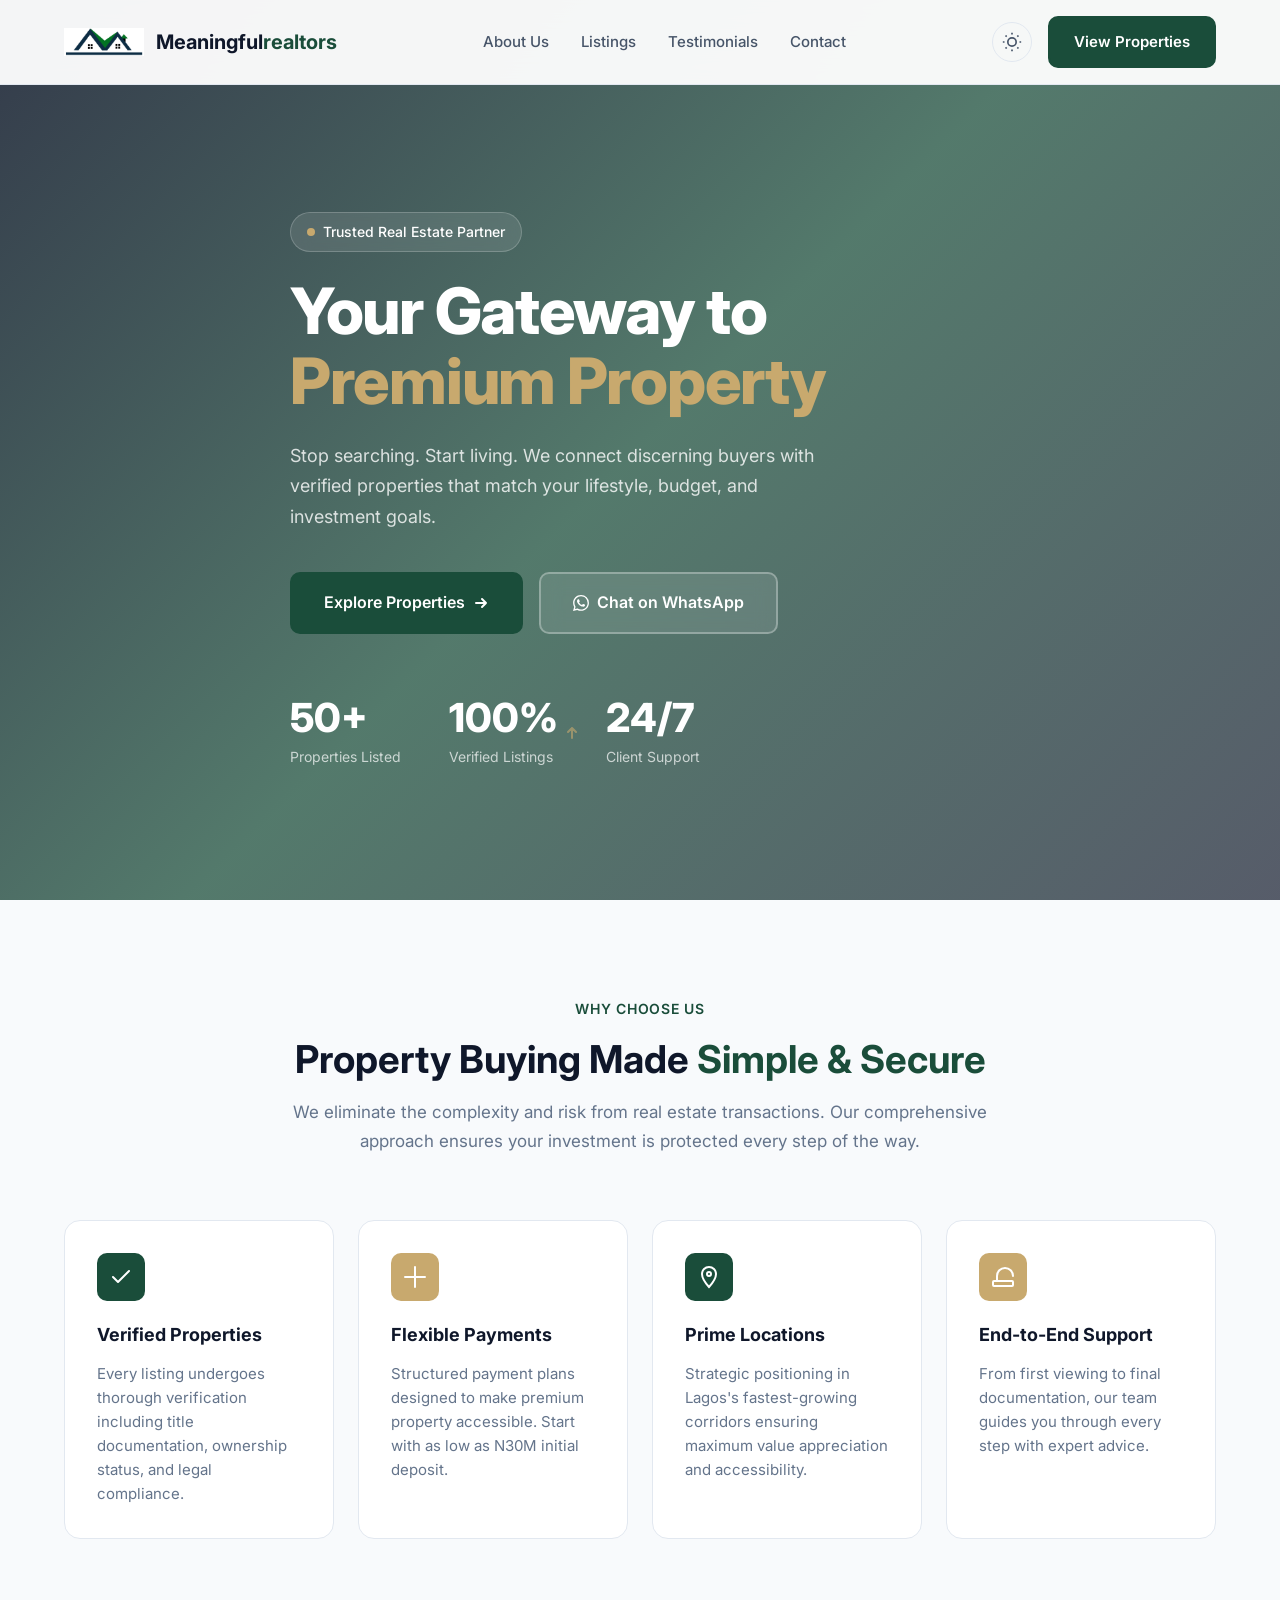
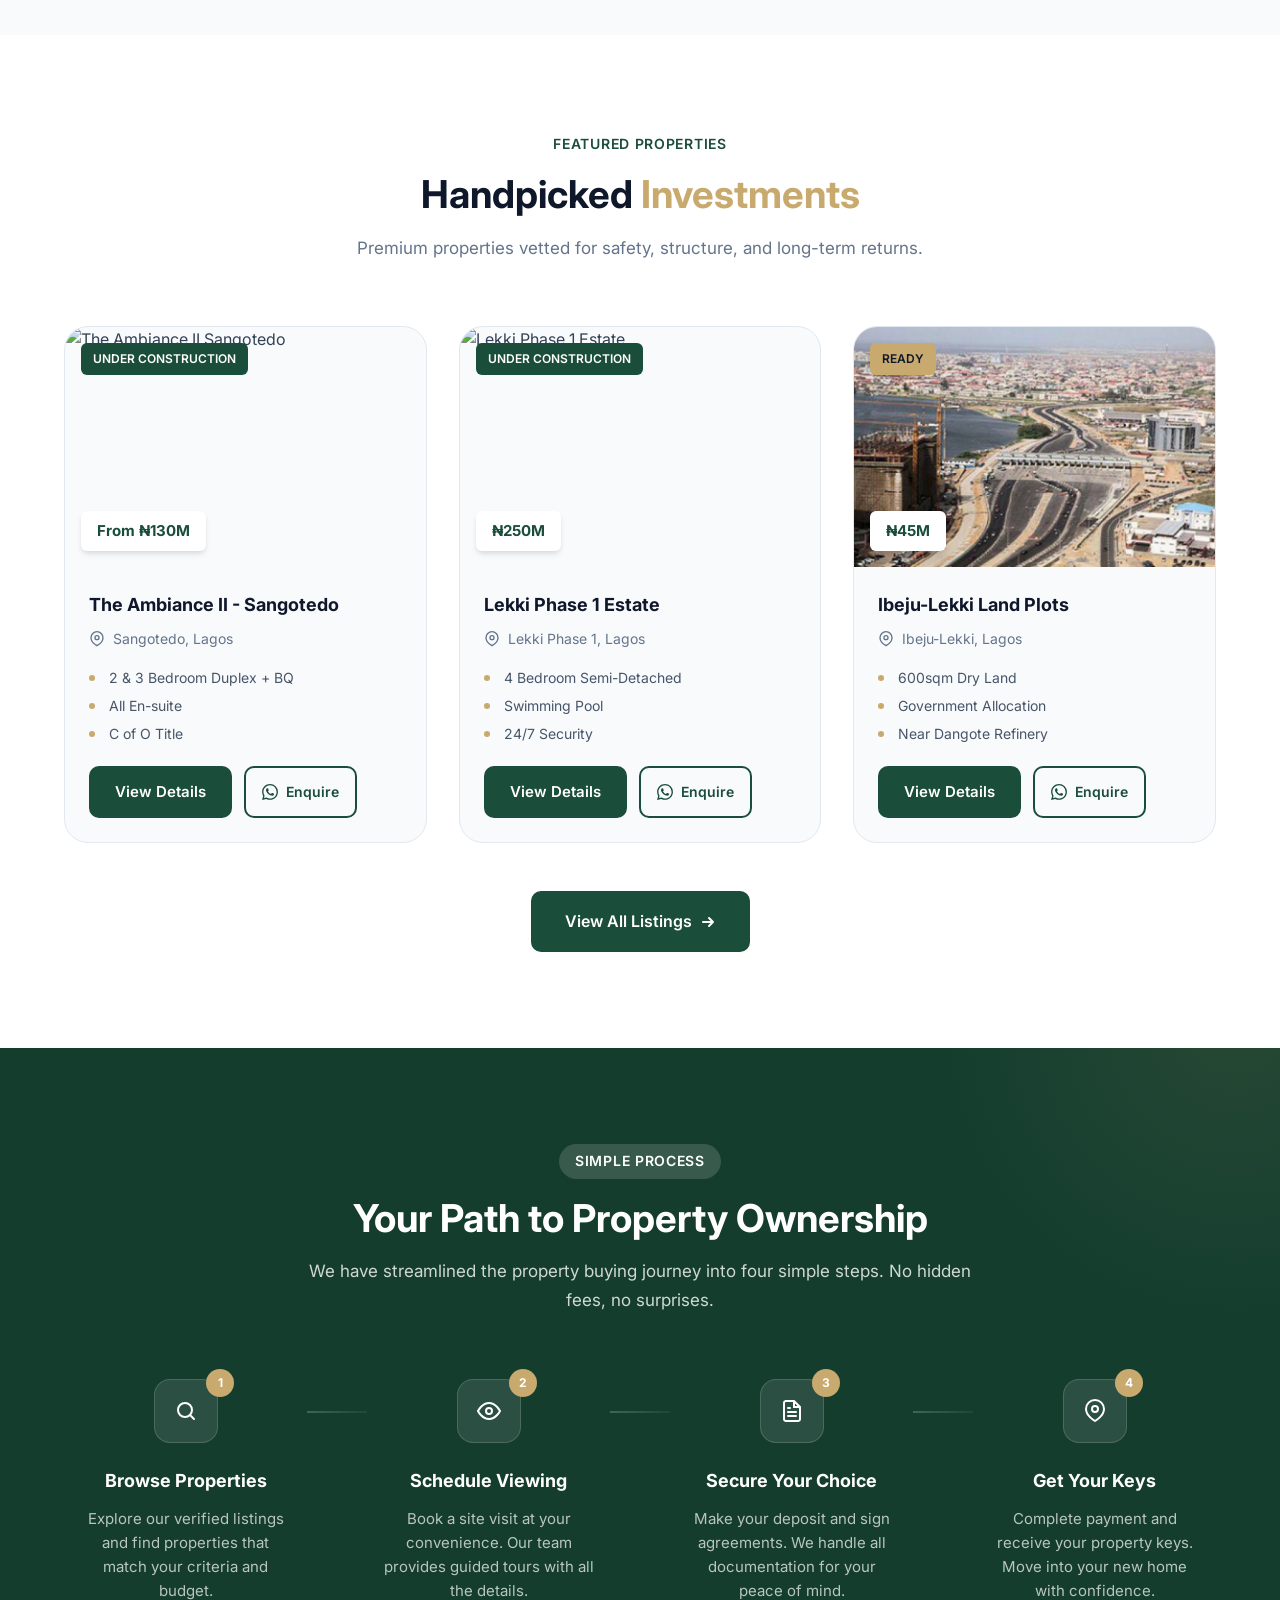
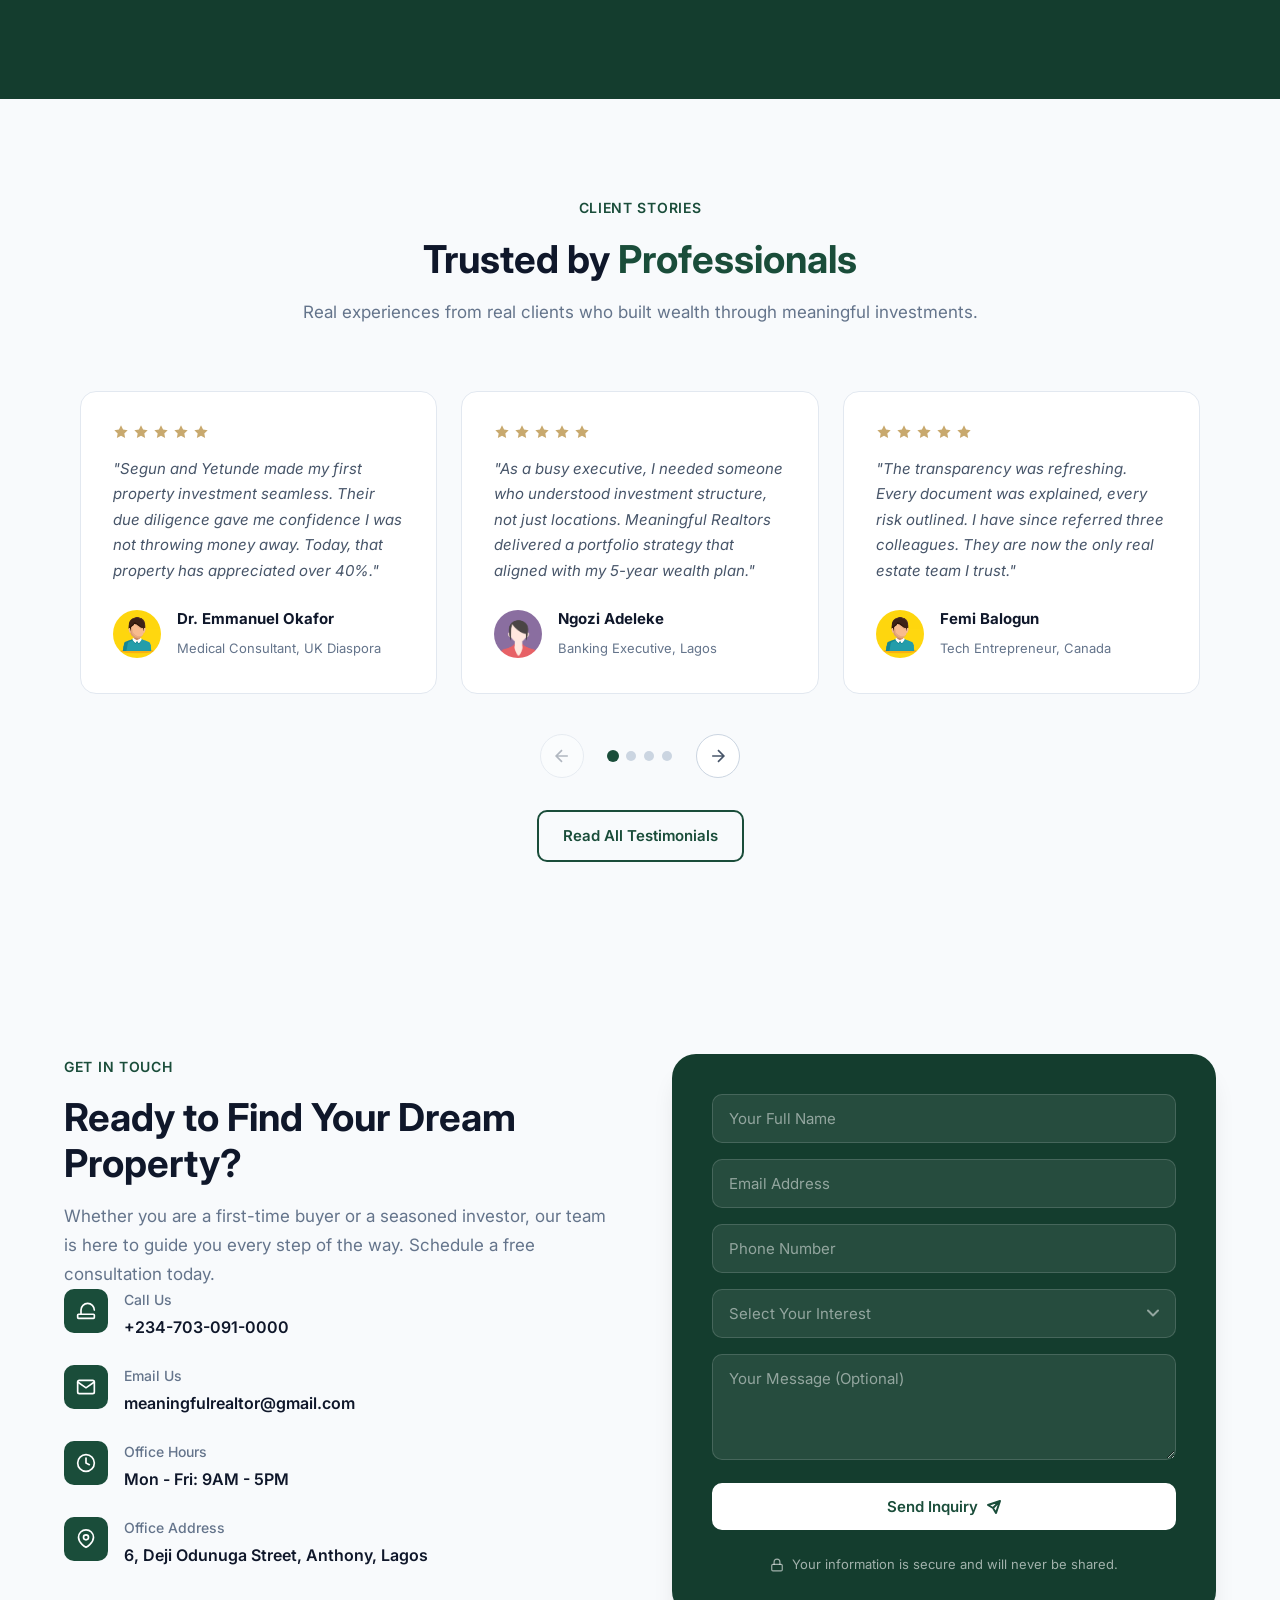
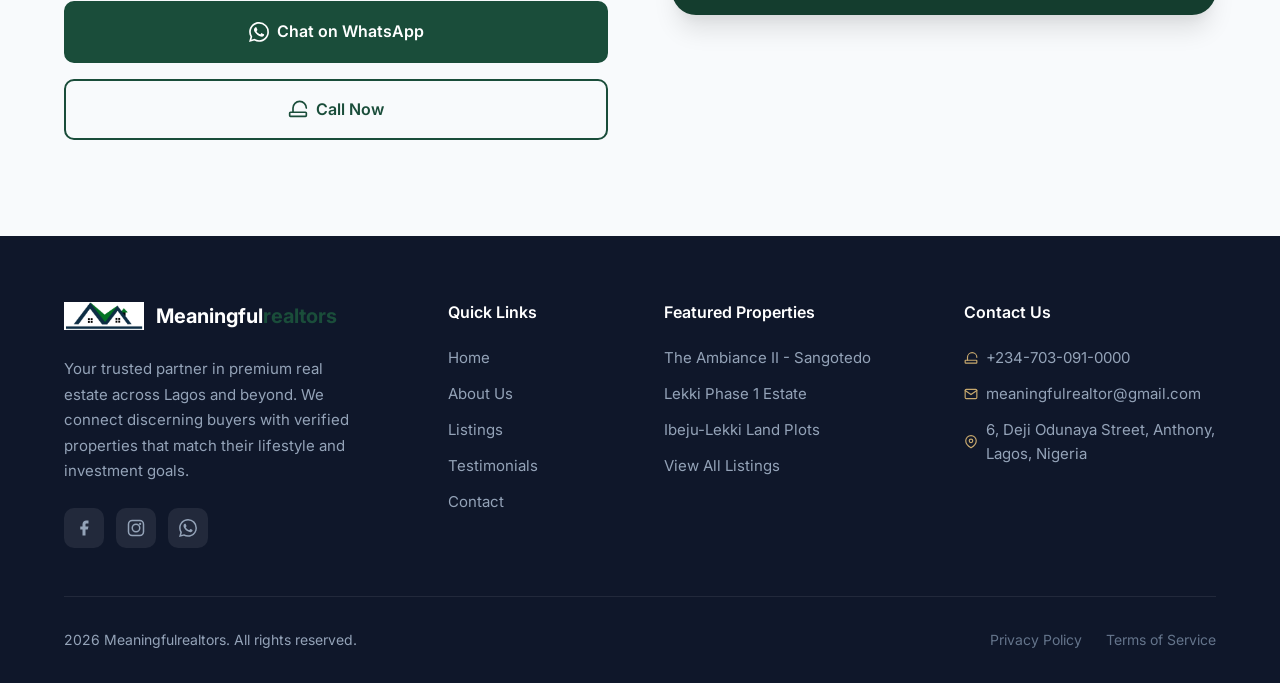
==== commit 3f5b67cd: "favicon update on index" ====
--- a/index.html
+++ b/index.html
@@ -5,6 +5,7 @@
     <meta name="viewport" content="width=device-width, initial-scale=1.0">
     <title>Meaningfulrealtor - Your Gateway to Premium Property</title>
     <link rel="stylesheet" href="styles.css">
+    <link rel="icon" type="image/png" href="/images/logo.png">
     <link rel="preconnect" href="https://fonts.googleapis.com">
     <link rel="preconnect" href="https://fonts.gstatic.com" crossorigin>
     <link href="https://fonts.googleapis.com/css2?family=Inter:wght@300;400;500;600;700;800&display=swap" rel="stylesheet">
@@ -583,4 +584,4 @@
     <script src="script.js"></script>
     <script src="https://unpkg.com/aos@next/dist/aos.js"></script>
 </body>
-</html>+</html>
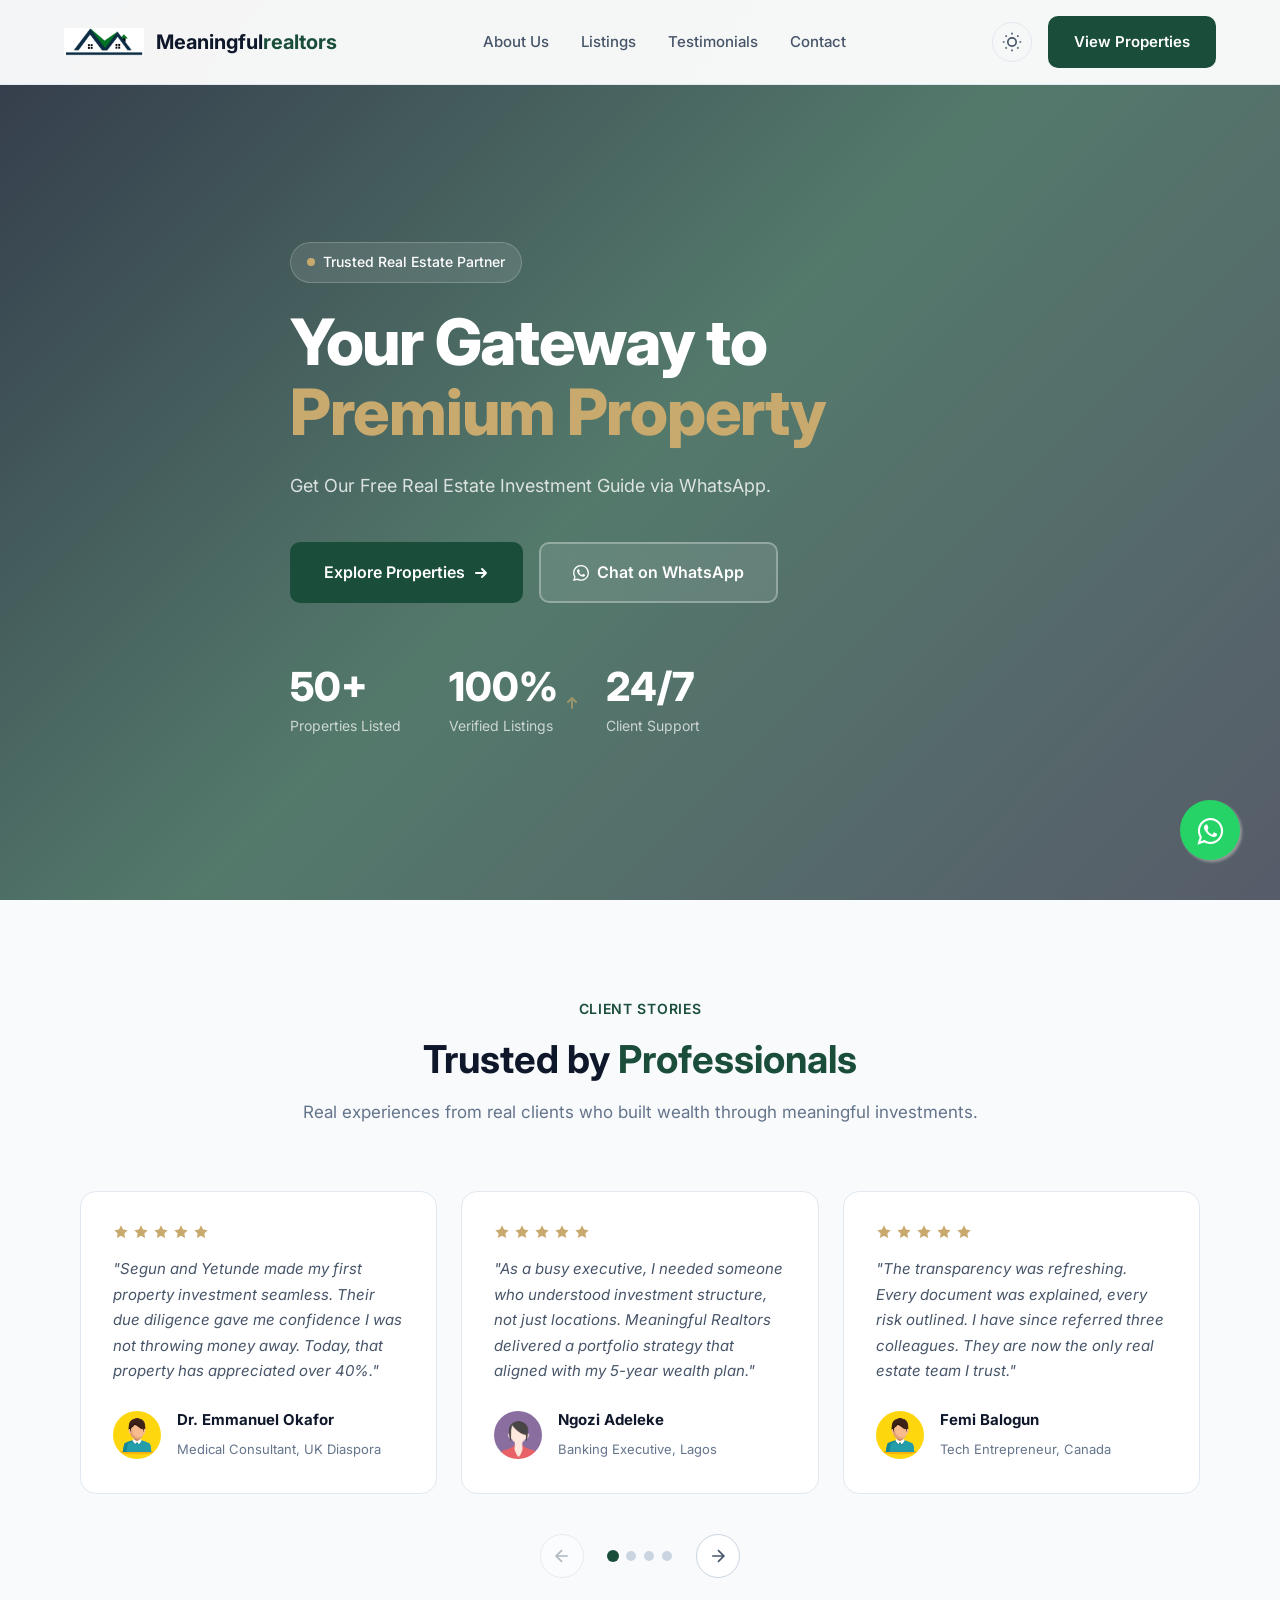
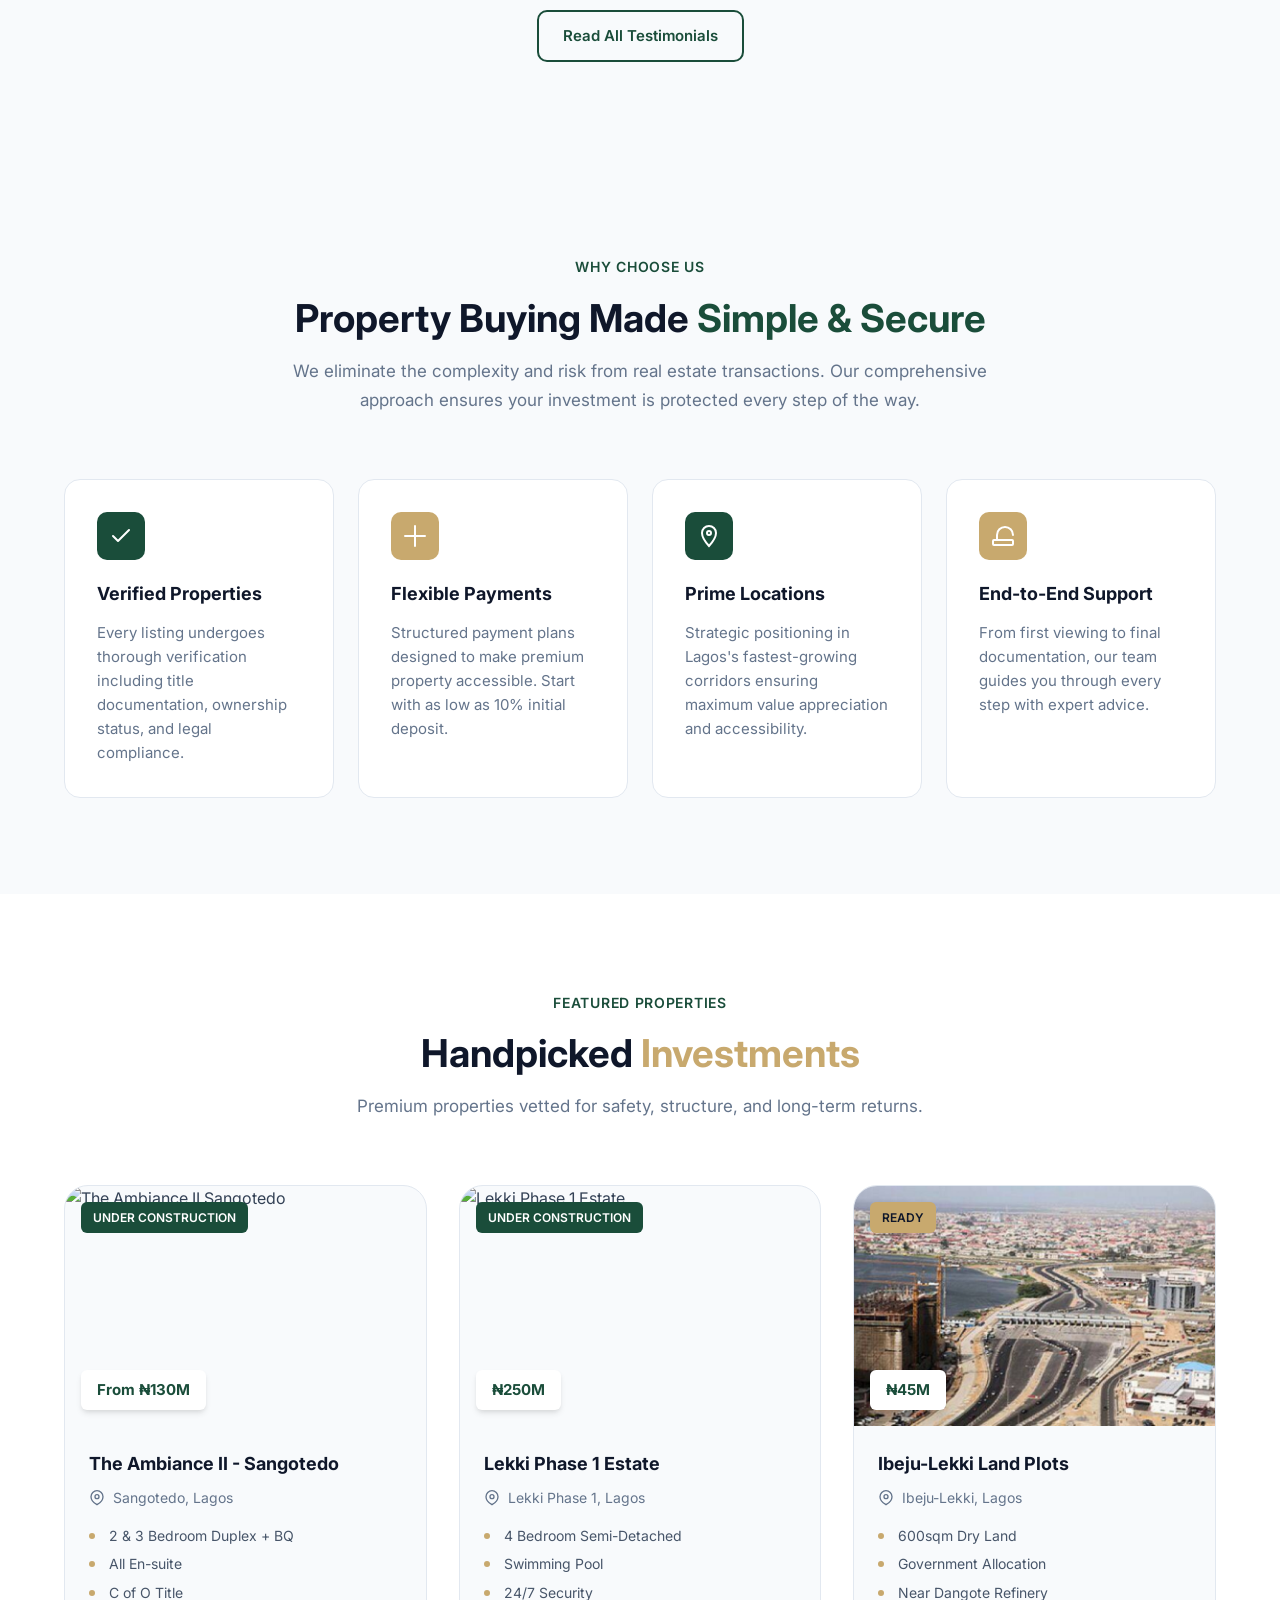
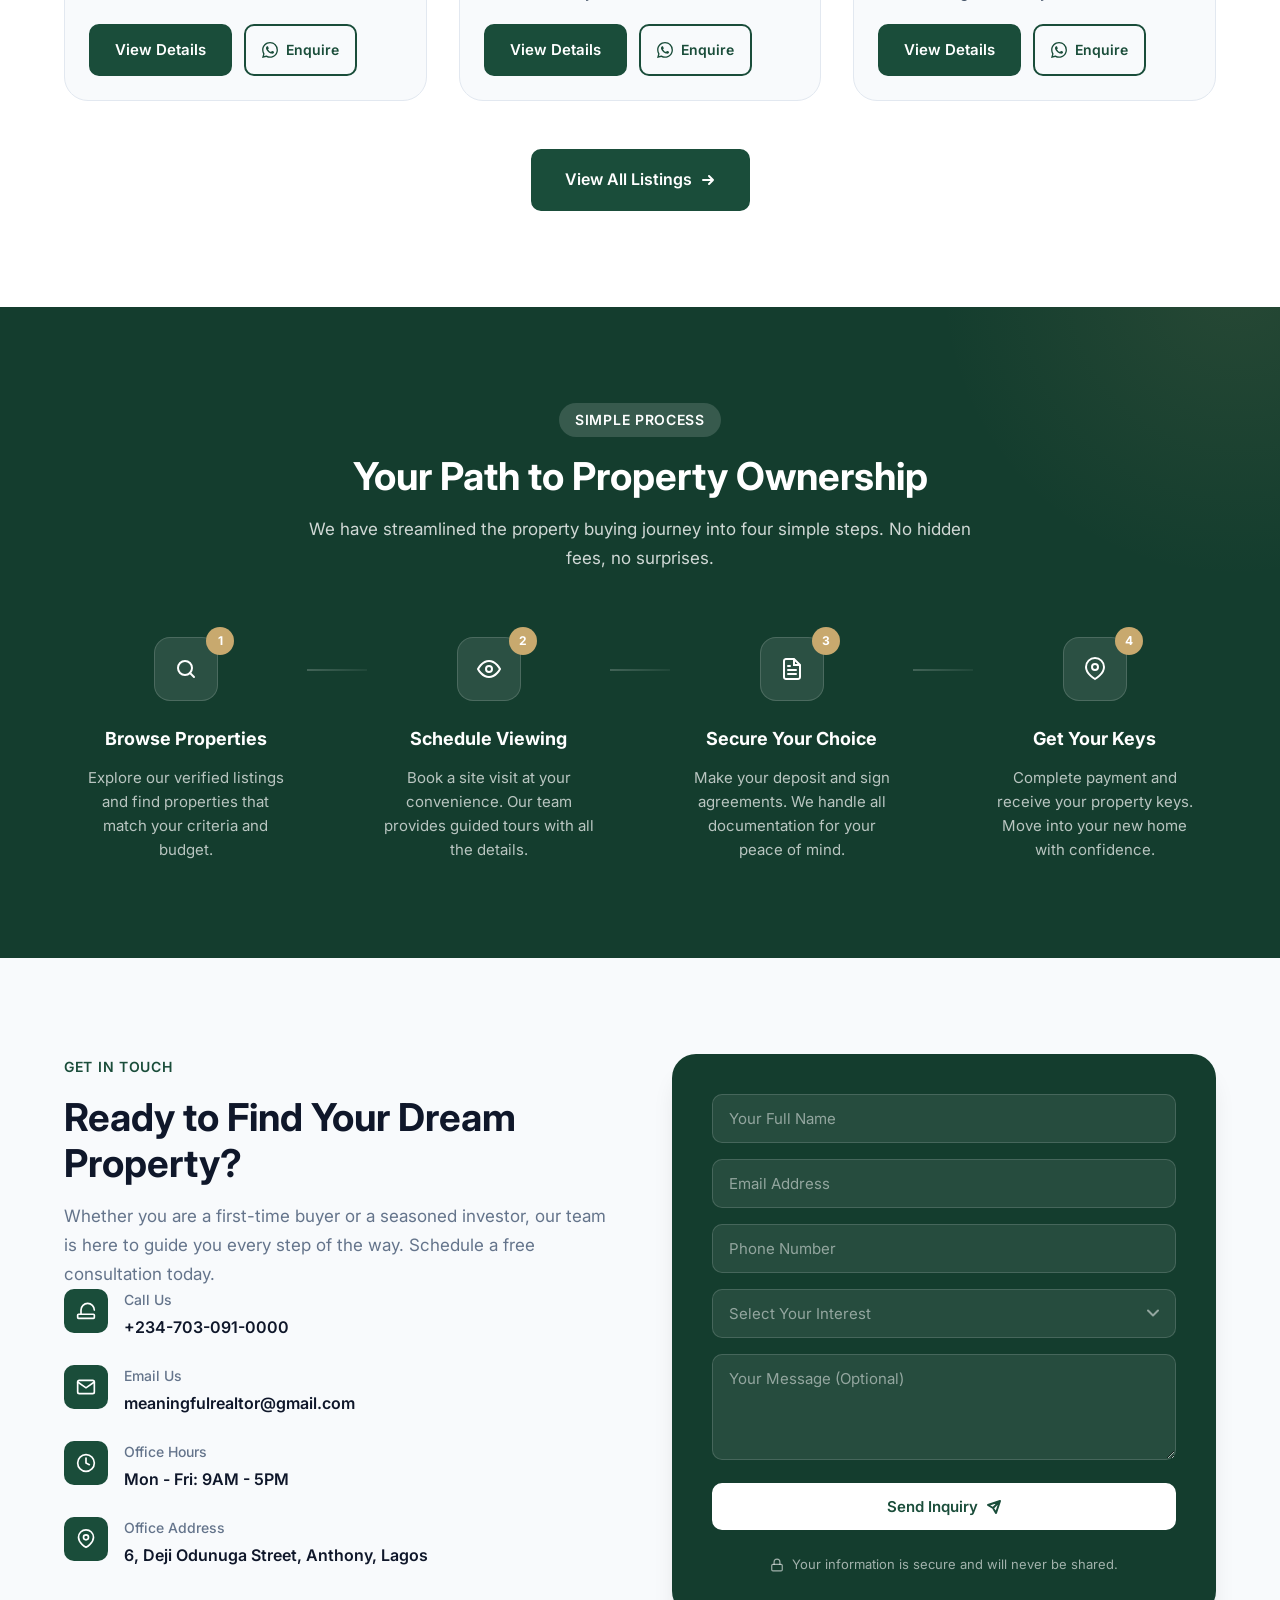
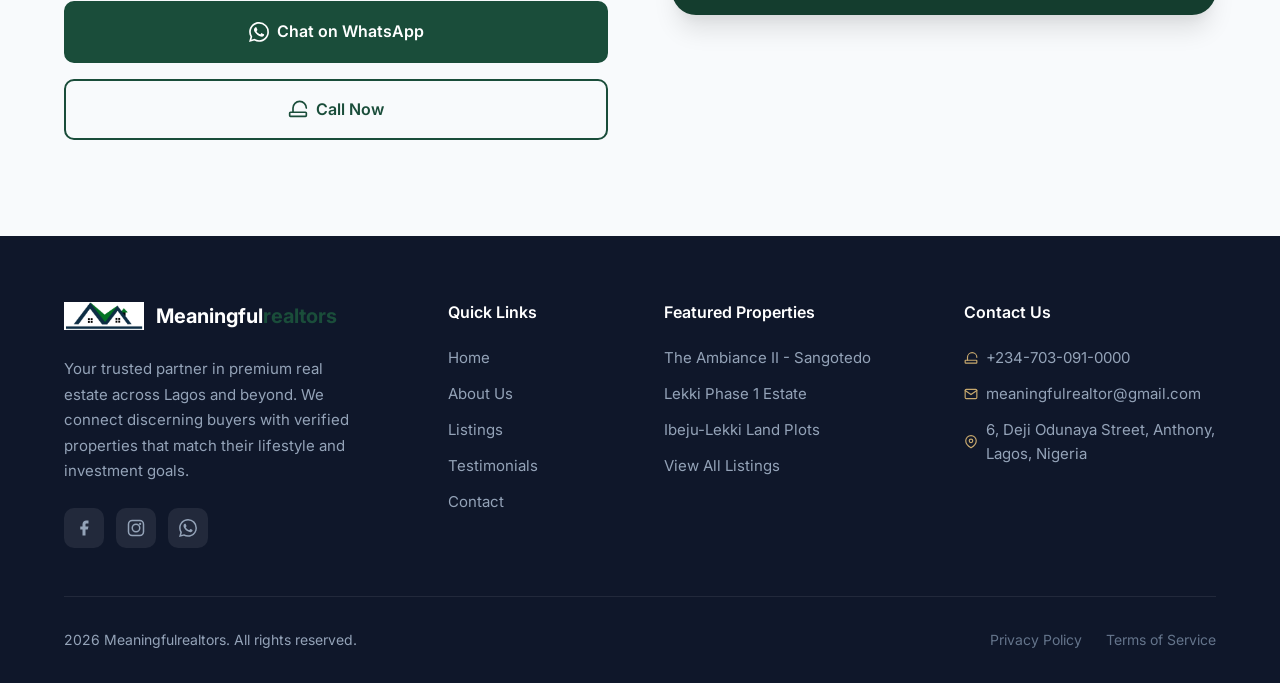
==== commit 962d9a0d: "update for Mr. Meaningful" ====
--- a/index.html
+++ b/index.html
@@ -1,587 +1,602 @@
 <!DOCTYPE html>
 <html lang="en">
-<head>
-    <meta charset="UTF-8">
-    <meta name="viewport" content="width=device-width, initial-scale=1.0">
-    <title>Meaningfulrealtor - Your Gateway to Premium Property</title>
-    <link rel="stylesheet" href="styles.css">
-    <link rel="icon" type="image/png" href="/images/logo.png">
-    <link rel="preconnect" href="https://fonts.googleapis.com">
-    <link rel="preconnect" href="https://fonts.gstatic.com" crossorigin>
-    <link href="https://fonts.googleapis.com/css2?family=Inter:wght@300;400;500;600;700;800&display=swap" rel="stylesheet">
-    <!-- ====AOS animation==== -->
-    <link rel="stylesheet" href="https://unpkg.com/aos@next/dist/aos.css" />
-</head>
-<body>
-
-    <!-- Navbar -->
-    <nav class="navbar" id="navbar">
-        <div class="container nav-container">
-            <a href="index.html" class="logo">
-                <img src="./images/logo.png" alt="" width="80" height="40">
-                <span class="logo-text">Meaningful<span class="logo-accent">realtors</span></span>
-            </a>
-
-            <ul class="nav-links" id="navLinks">
+    <head>
+        <meta charset="UTF-8">
+        <meta name="viewport" content="width=device-width, initial-scale=1.0">
+        <title>Meaningfulrealtor - Your Gateway to Premium Property</title>
+        <link rel="stylesheet" href="styles.css">
+        <link rel="icon" type="image/png" href="/images/logo.png">
+        <link rel="preconnect" href="https://fonts.googleapis.com">
+        <link rel="preconnect" href="https://fonts.gstatic.com" crossorigin>
+        <link href="https://fonts.googleapis.com/css2?family=Inter:wght@300;400;500;600;700;800&display=swap" rel="stylesheet">
+        <!-- ====AOS animation==== -->
+        <link rel="stylesheet" href="https://unpkg.com/aos@next/dist/aos.css" />
+        <!-- ====AOS animation==== -->
+        <!-- <link href="https://unpkg.com/aos@2.3.1/dist/aos.css" rel="stylesheet"> -->
+        <!-- Bootstrap cdn -->
+        <link rel="stylesheet" href="https://maxcdn.bootstrapcdn.com/font-awesome/4.5.0/css/font-awesome.min.css">
+    </head>
+    <body>
+        <a href="https://wa.me/2347030910000" class="whatsapp-float" target="_blank">
+            <i class="fa fa-whatsapp my-float"></i>
+        </a>
+        <!-- Navbar -->
+        <nav class="navbar" id="navbar">
+            <div class="container nav-container">
+                <a href="index.html" class="logo">
+                    <img src="./images/logo.png" alt="" width="80" height="40">
+                    <span class="logo-text">Meaningful<span class="logo-accent">realtors</span></span>
+                </a>
+
+                <ul class="nav-links" id="navLinks">
+                    <li><a href="about.html">About Us</a></li>
+                    <li><a href="listings.html">Listings</a></li>
+                    <li><a href="testimonials.html">Testimonials</a></li>
+                    <li><a href="index.html#contact">Contact</a></li>
+                </ul>
+
+                <div class="nav-actions">
+                    <button class="theme-toggle" id="themeToggle" aria-label="Toggle dark mode">
+                        <svg class="sun-icon" width="20" height="20" viewBox="0 0 24 24" fill="none" stroke="currentColor" stroke-width="2"><circle cx="12" cy="12" r="5"/><path d="M12 1v2M12 21v2M4.22 4.22l1.42 1.42M18.36 18.36l1.42 1.42M1 12h2M21 12h2M4.22 19.78l1.42-1.42M18.36 5.64l1.42-1.42"/></svg>
+                        <svg class="moon-icon" width="20" height="20" viewBox="0 0 24 24" fill="none" stroke="currentColor" stroke-width="2"><path d="M21 12.79A9 9 0 1111.21 3 7 7 0 0021 12.79z"/></svg>
+                    </button>
+                    <a href="listings.html" class="btn btn-primary nav-cta">View Properties</a>
+                    <button class="hamburger" id="hamburger" aria-label="Toggle menu">
+                        <span></span>
+                        <span></span>
+                        <span></span>
+                    </button>
+                </div>
+            </div>
+        </nav>
+
+        <!-- Mobile Menu Overlay -->
+        <div class="mobile-menu" id="mobileMenu">
+            <button class="mobile-close" id="mobileClose" aria-label="Close menu">
+                <svg width="24" height="24" viewBox="0 0 24 24" fill="none" stroke="currentColor" stroke-width="2"><path d="M18 6L6 18M6 6l12 12"/></svg>
+            </button>
+            <ul>
                 <li><a href="about.html">About Us</a></li>
                 <li><a href="listings.html">Listings</a></li>
                 <li><a href="testimonials.html">Testimonials</a></li>
                 <li><a href="index.html#contact">Contact</a></li>
             </ul>
-
-            <div class="nav-actions">
-                <button class="theme-toggle" id="themeToggle" aria-label="Toggle dark mode">
-                    <svg class="sun-icon" width="20" height="20" viewBox="0 0 24 24" fill="none" stroke="currentColor" stroke-width="2"><circle cx="12" cy="12" r="5"/><path d="M12 1v2M12 21v2M4.22 4.22l1.42 1.42M18.36 18.36l1.42 1.42M1 12h2M21 12h2M4.22 19.78l1.42-1.42M18.36 5.64l1.42-1.42"/></svg>
-                    <svg class="moon-icon" width="20" height="20" viewBox="0 0 24 24" fill="none" stroke="currentColor" stroke-width="2"><path d="M21 12.79A9 9 0 1111.21 3 7 7 0 0021 12.79z"/></svg>
-                </button>
-                <a href="listings.html" class="btn btn-primary nav-cta">View Properties</a>
-                <button class="hamburger" id="hamburger" aria-label="Toggle menu">
-                    <span></span>
-                    <span></span>
-                    <span></span>
-                </button>
-            </div>
+            <a href="listings.html" class="btn btn-primary btn-full">View Properties</a>
         </div>
-    </nav>
-
-    <!-- Mobile Menu Overlay -->
-    <div class="mobile-menu" id="mobileMenu">
-        <button class="mobile-close" id="mobileClose" aria-label="Close menu">
-            <svg width="24" height="24" viewBox="0 0 24 24" fill="none" stroke="currentColor" stroke-width="2"><path d="M18 6L6 18M6 6l12 12"/></svg>
-        </button>
-        <ul>
-            <li><a href="about.html">About Us</a></li>
-            <li><a href="listings.html">Listings</a></li>
-            <li><a href="testimonials.html">Testimonials</a></li>
-            <li><a href="index.html#contact">Contact</a></li>
-        </ul>
-        <a href="listings.html" class="btn btn-primary btn-full">View Properties</a>
-    </div>
-    <div class="mobile-overlay" id="mobileOverlay"></div>
-
-    <!-- Hero Section -->
-    <section class="hero">
-        <div class="hero-overlay"></div>
-        <div class="container hero-content">
-            <div class="hero-badge">
-                <span class="dot"></span>
-                Trusted Real Estate Partner
-            </div>
-            <h1 class="hero-title">
-                Your Gateway to<br>
-                <span class="text-gold">Premium Property</span>
-            </h1>
-            <p class="hero-subtitle">
-                Stop searching. Start living. We connect discerning buyers with verified properties that match your lifestyle, budget, and investment goals.
-            </p>
-            <div class="hero-buttons">
-                <a href="listings.html" class="btn btn-primary btn-lg">
-                    Explore Properties 
-                    <svg width="16" height="16" viewBox="0 0 16 16" fill="none"><path d="M3 8H13M13 8L9 4M13 8L9 12" stroke="currentColor" stroke-width="2" stroke-linecap="round" stroke-linejoin="round"/></svg>
-                </a>
-                <a href="https://wa.me/2347030910000" target="_blank" class="btn btn-outline btn-lg">
-                    <svg width="16" height="16" viewBox="0 0 24 24" fill="currentColor"><path d="M17.472 14.382c-.297-.149-1.758-.867-2.03-.967-.273-.099-.471-.148-.67.15-.197.297-.767.966-.94 1.164-.173.199-.347.223-.644.075-.297-.15-1.255-.463-2.39-1.475-.883-.788-1.48-1.761-1.653-2.059-.173-.297-.018-.458.13-.606.134-.133.298-.347.446-.52.149-.174.198-.298.298-.497.099-.198.05-.371-.025-.52-.075-.149-.669-1.612-.916-2.207-.242-.579-.487-.5-.669-.51-.173-.008-.371-.01-.57-.01-.198 0-.52.074-.792.372-.272.297-1.04 1.016-1.04 2.479 0 1.462 1.065 2.875 1.213 3.074.149.198 2.096 3.2 5.077 4.487.709.306 1.262.489 1.694.625.712.227 1.36.195 1.871.118.571-.085 1.758-.719 2.006-1.413.248-.694.248-1.289.173-1.413-.074-.124-.272-.198-.57-.347m-5.421 7.403h-.004a9.87 9.87 0 01-5.031-1.378l-.361-.214-3.741.982.998-3.648-.235-.374a9.86 9.86 0 01-1.51-5.26c.001-5.45 4.436-9.884 9.888-9.884 2.64 0 5.122 1.03 6.988 2.898a9.825 9.825 0 012.893 6.994c-.003 5.45-4.437 9.884-9.885 9.884m8.413-18.297A11.815 11.815 0 0012.05 0C5.495 0 .16 5.335.157 11.892c0 2.096.547 4.142 1.588 5.945L.057 24l6.305-1.654a11.882 11.882 0 005.683 1.448h.005c6.554 0 11.89-5.335 11.893-11.893a11.821 11.821 0 00-3.48-8.413z"/></svg>
-                    Chat on WhatsApp
-                </a>
-            </div>
-            <div class="hero-stats">
-                <div class="stat">
-                    <div class="stat-number">50+</div>
-                    <div class="stat-label">Properties Listed</div>
-                </div>
-                <div class="stat">
-                    <div class="stat-number">100%</div>
-                    <div class="stat-label">Verified Listings</div>
-                    <svg class="stat-arrow" width="20" height="20" viewBox="0 0 20 20" fill="none"><path d="M10 15L10 5M10 5L6 9M10 5L14 9" stroke="currentColor" stroke-width="2" stroke-linecap="round" stroke-linejoin="round"/></svg>
-                </div>
-                <div class="stat">
-                    <div class="stat-number">24/7</div>
-                    <div class="stat-label">Client Support</div>
-                </div>
-            </div>
-        </div>
-    </section>
-
-    <!-- Why Choose Us -->
-    <section class="why-choose" id="about">
-        <div class="container">
-            <div class="section-header">
-                <span class="section-tag">Why Choose Us</span>
-                <h2 class="section-title">Property Buying Made <span class="text-green">Simple & Secure</span></h2>
-                <p class="section-subtitle">
-                    We eliminate the complexity and risk from real estate transactions. Our comprehensive approach ensures your investment is protected every step of the way.
+        <div class="mobile-overlay" id="mobileOverlay"></div>
+    
+        <!-- Hero Section -->
+        <section class="hero">
+            <div class="hero-overlay"></div>
+            <div class="container hero-content">
+                <div class="hero-badge">
+                    <span class="dot"></span>
+                    Trusted Real Estate Partner
+                </div>
+                <h1 class="hero-title" data-aos="fade-down" data-aos-duration="2000" data-delay="0">
+                    Your Gateway to<br>
+                    <span class="text-gold">Premium Property</span>
+                </h1>
+                <p class="hero-subtitle" data-aos="fade-up" data-aos-duration="2000">
+                    Get Our Free Real Estate Investment Guide via WhatsApp.
                 </p>
-            </div>
-            <div class="features-grid">
-                <div class="feature-card">
-                    <div class="feature-icon icon-green">
-                        <svg width="24" height="24" viewBox="0 0 24 24" fill="none"><path d="M20 6L9 17L4 12" stroke="white" stroke-width="2" stroke-linecap="round" stroke-linejoin="round"/></svg>
-                    </div>
-                    <h3>Verified Properties</h3>
-                    <p>Every listing undergoes thorough verification including title documentation, ownership status, and legal compliance.</p>
-                </div>
-                <div class="feature-card">
-                    <div class="feature-icon icon-gold">
-                        <svg width="24" height="24" viewBox="0 0 24 24" fill="none"><path d="M12 2V22M2 12H22" stroke="white" stroke-width="2" stroke-linecap="round"/></svg>
-                    </div>
-                    <h3>Flexible Payments</h3>
-                    <p>Structured payment plans designed to make premium property accessible. Start with as low as N30M initial deposit.</p>
-                </div>
-                <div class="feature-card">
-                    <div class="feature-icon icon-green">
-                        <svg width="24" height="24" viewBox="0 0 24 24" fill="none"><path d="M12 2C8.13 2 5 5.13 5 9C5 14.25 12 22 12 22C12 22 19 14.25 19 9C19 5.13 15.87 2 12 2Z" stroke="white" stroke-width="2"/><circle cx="12" cy="9" r="2" stroke="white" stroke-width="2"/></svg>
-                    </div>
-                    <h3>Prime Locations</h3>
-                    <p>Strategic positioning in Lagos's fastest-growing corridors ensuring maximum value appreciation and accessibility.</p>
-                </div>
-                <div class="feature-card">
-                    <div class="feature-icon icon-gold">
-                        <svg width="24" height="24" viewBox="0 0 24 24" fill="none"><path d="M22 16.92V19.92C22 20.47 21.55 20.92 21 20.92H3C2.45 20.92 2 20.47 2 19.92V16.92C2 16.37 2.45 15.92 3 15.92H21C21.55 15.92 22 16.37 22 16.92Z" stroke="white" stroke-width="2"/><path d="M6 15.92V10.92C6 6.5 9.58 2.92 14 2.92C18.42 2.92 22 6.5 22 10.92" stroke="white" stroke-width="2" stroke-linecap="round"/></svg>
-                    </div>
-                    <h3>End-to-End Support</h3>
-                    <p>From first viewing to final documentation, our team guides you through every step with expert advice.</p>
-                </div>
-            </div>
-        </div>
-    </section>
-
-    <!-- Featured Listings Preview -->
-    <section class="featured-preview">
-        <div class="container">
-            <div class="section-header">
-                <span class="section-tag">Featured Properties</span>
-                <h2 class="section-title">Handpicked <span class="text-gold">Investments</span></h2>
-                <p class="section-subtitle">Premium properties vetted for safety, structure, and long-term returns.</p>
-            </div>
-            <div class="listings-grid">
-                <div class="listing-card">
-                    <div class="listing-image">
-                        <img src="https://images.unsplash.com/photo-1600596542815-ffad4c1539a9?w=600&h=400&fit=crop" alt="The Ambiance II Sangotedo">
-                        <div class="listing-badge">Under Construction</div>
-                        <div class="listing-price">From &#8358;130M</div>
-                    </div>
-                    <div class="listing-content">
-                        <h3>The Ambiance II - Sangotedo</h3>
-                        <p class="listing-location">
-                            <svg width="16" height="16" viewBox="0 0 24 24" fill="none" stroke="currentColor" stroke-width="2"><path d="M21 10C21 17 12 22 12 22C12 22 3 17 3 10C3 5.02944 7.02944 1 12 1C16.9706 1 21 5.02944 21 10Z"/><circle cx="12" cy="10" r="3"/></svg>
-                            Sangotedo, Lagos
+                <div class="hero-buttons">
+                    <a href="listings.html" class="btn btn-primary btn-lg">
+                        Explore Properties 
+                        <svg width="16" height="16" viewBox="0 0 16 16" fill="none"><path d="M3 8H13M13 8L9 4M13 8L9 12" stroke="currentColor" stroke-width="2" stroke-linecap="round" stroke-linejoin="round"/></svg>
+                    </a>
+                    <a href="https://wa.me/2347030910000" target="_blank" class="btn btn-outline btn-lg">
+                        <svg width="16" height="16" viewBox="0 0 24 24" fill="currentColor"><path d="M17.472 14.382c-.297-.149-1.758-.867-2.03-.967-.273-.099-.471-.148-.67.15-.197.297-.767.966-.94 1.164-.173.199-.347.223-.644.075-.297-.15-1.255-.463-2.39-1.475-.883-.788-1.48-1.761-1.653-2.059-.173-.297-.018-.458.13-.606.134-.133.298-.347.446-.52.149-.174.198-.298.298-.497.099-.198.05-.371-.025-.52-.075-.149-.669-1.612-.916-2.207-.242-.579-.487-.5-.669-.51-.173-.008-.371-.01-.57-.01-.198 0-.52.074-.792.372-.272.297-1.04 1.016-1.04 2.479 0 1.462 1.065 2.875 1.213 3.074.149.198 2.096 3.2 5.077 4.487.709.306 1.262.489 1.694.625.712.227 1.36.195 1.871.118.571-.085 1.758-.719 2.006-1.413.248-.694.248-1.289.173-1.413-.074-.124-.272-.198-.57-.347m-5.421 7.403h-.004a9.87 9.87 0 01-5.031-1.378l-.361-.214-3.741.982.998-3.648-.235-.374a9.86 9.86 0 01-1.51-5.26c.001-5.45 4.436-9.884 9.888-9.884 2.64 0 5.122 1.03 6.988 2.898a9.825 9.825 0 012.893 6.994c-.003 5.45-4.437 9.884-9.885 9.884m8.413-18.297A11.815 11.815 0 0012.05 0C5.495 0 .16 5.335.157 11.892c0 2.096.547 4.142 1.588 5.945L.057 24l6.305-1.654a11.882 11.882 0 005.683 1.448h.005c6.554 0 11.89-5.335 11.893-11.893a11.821 11.821 0 00-3.48-8.413z"/></svg>
+                        Chat on WhatsApp
+                    </a>
+                </div>
+                <div class="hero-stats">
+                    <div class="stat">
+                        <div class="stat-number">50+</div>
+                        <div class="stat-label">Properties Listed</div>
+                    </div>
+                    <div class="stat">
+                        <div class="stat-number">100%</div>
+                        <div class="stat-label">Verified Listings</div>
+                        <svg class="stat-arrow" width="20" height="20" viewBox="0 0 20 20" fill="none"><path d="M10 15L10 5M10 5L6 9M10 5L14 9" stroke="currentColor" stroke-width="2" stroke-linecap="round" stroke-linejoin="round"/></svg>
+                    </div>
+                    <div class="stat">
+                        <div class="stat-number">24/7</div>
+                        <div class="stat-label">Client Support</div>
+                    </div>
+                </div>
+            </div>
+        </section>
+        
+        <!-- Testimonials Preview -->
+        <section class="testimonials-preview">
+            <div class="container">
+                <div class="section-header">
+                    <span class="section-tag">Client Stories</span>
+                    <h2 class="section-title">Trusted by <span class="text-green">Professionals</span></h2>
+                    <p class="section-subtitle">Real experiences from real clients who built wealth through meaningful investments.</p>
+                </div>
+                <div class="testimonials-slider" id="testimonialsSlider">
+                    <div class="testimonials-track" id="testimonialsTrack">
+                        <div class="testimonial-card" data-aos="zoom-in" data-aos-duration="2000">
+                            <div class="testimonial-stars">
+                                <svg width="16" height="16" viewBox="0 0 24 24" fill="currentColor"><path d="M12 2l3.09 6.26L22 9.27l-5 4.87 1.18 6.88L12 17.77l-6.18 3.25L7 14.14 2 9.27l6.91-1.01L12 2z"/></svg>
+                                <svg width="16" height="16" viewBox="0 0 24 24" fill="currentColor"><path d="M12 2l3.09 6.26L22 9.27l-5 4.87 1.18 6.88L12 17.77l-6.18 3.25L7 14.14 2 9.27l6.91-1.01L12 2z"/></svg>
+                                <svg width="16" height="16" viewBox="0 0 24 24" fill="currentColor"><path d="M12 2l3.09 6.26L22 9.27l-5 4.87 1.18 6.88L12 17.77l-6.18 3.25L7 14.14 2 9.27l6.91-1.01L12 2z"/></svg>
+                                <svg width="16" height="16" viewBox="0 0 24 24" fill="currentColor"><path d="M12 2l3.09 6.26L22 9.27l-5 4.87 1.18 6.88L12 17.77l-6.18 3.25L7 14.14 2 9.27l6.91-1.01L12 2z"/></svg>
+                                <svg width="16" height="16" viewBox="0 0 24 24" fill="currentColor"><path d="M12 2l3.09 6.26L22 9.27l-5 4.87 1.18 6.88L12 17.77l-6.18 3.25L7 14.14 2 9.27l6.91-1.01L12 2z"/></svg>
+                            </div>
+                            <p class="testimonial-text">"Segun and Yetunde made my first property investment seamless. Their due diligence gave me confidence I was not throwing money away. Today, that property has appreciated over 40%."</p>
+                            <div class="testimonial-author">
+                                <img src="./images/male.avif" alt="Dr. Emmanuel Okafor">
+                                <div>
+                                    <strong>Dr. Emmanuel Okafor</strong>
+                                    <span>Medical Consultant, UK Diaspora</span>
+                                </div>
+                            </div>
+                        </div>
+                        <div class="testimonial-card" data-aos="zoom-in" data-aos-duration="2000">
+                            <div class="testimonial-stars">
+                                <svg width="16" height="16" viewBox="0 0 24 24" fill="currentColor"><path d="M12 2l3.09 6.26L22 9.27l-5 4.87 1.18 6.88L12 17.77l-6.18 3.25L7 14.14 2 9.27l6.91-1.01L12 2z"/></svg>
+                                <svg width="16" height="16" viewBox="0 0 24 24" fill="currentColor"><path d="M12 2l3.09 6.26L22 9.27l-5 4.87 1.18 6.88L12 17.77l-6.18 3.25L7 14.14 2 9.27l6.91-1.01L12 2z"/></svg>
+                                <svg width="16" height="16" viewBox="0 0 24 24" fill="currentColor"><path d="M12 2l3.09 6.26L22 9.27l-5 4.87 1.18 6.88L12 17.77l-6.18 3.25L7 14.14 2 9.27l6.91-1.01L12 2z"/></svg>
+                                <svg width="16" height="16" viewBox="0 0 24 24" fill="currentColor"><path d="M12 2l3.09 6.26L22 9.27l-5 4.87 1.18 6.88L12 17.77l-6.18 3.25L7 14.14 2 9.27l6.91-1.01L12 2z"/></svg>
+                                <svg width="16" height="16" viewBox="0 0 24 24" fill="currentColor"><path d="M12 2l3.09 6.26L22 9.27l-5 4.87 1.18 6.88L12 17.77l-6.18 3.25L7 14.14 2 9.27l6.91-1.01L12 2z"/></svg>
+                            </div>
+                            <p class="testimonial-text">"As a busy executive, I needed someone who understood investment structure, not just locations. Meaningful Realtors delivered a portfolio strategy that aligned with my 5-year wealth plan."</p>
+                            <div class="testimonial-author">
+                                <img src="./images/female.png" alt="Ngozi Adeleke">
+                                <div>
+                                    <strong>Ngozi Adeleke</strong>
+                                    <span>Banking Executive, Lagos</span>
+                                </div>
+                            </div>
+                        </div>
+                        <div class="testimonial-card" data-aos="zoom-in" data-aos-duration="2000">
+                            <div class="testimonial-stars">
+                                <svg width="16" height="16" viewBox="0 0 24 24" fill="currentColor"><path d="M12 2l3.09 6.26L22 9.27l-5 4.87 1.18 6.88L12 17.77l-6.18 3.25L7 14.14 2 9.27l6.91-1.01L12 2z"/></svg>
+                                <svg width="16" height="16" viewBox="0 0 24 24" fill="currentColor"><path d="M12 2l3.09 6.26L22 9.27l-5 4.87 1.18 6.88L12 17.77l-6.18 3.25L7 14.14 2 9.27l6.91-1.01L12 2z"/></svg>
+                                <svg width="16" height="16" viewBox="0 0 24 24" fill="currentColor"><path d="M12 2l3.09 6.26L22 9.27l-5 4.87 1.18 6.88L12 17.77l-6.18 3.25L7 14.14 2 9.27l6.91-1.01L12 2z"/></svg>
+                                <svg width="16" height="16" viewBox="0 0 24 24" fill="currentColor"><path d="M12 2l3.09 6.26L22 9.27l-5 4.87 1.18 6.88L12 17.77l-6.18 3.25L7 14.14 2 9.27l6.91-1.01L12 2z"/></svg>
+                                <svg width="16" height="16" viewBox="0 0 24 24" fill="currentColor"><path d="M12 2l3.09 6.26L22 9.27l-5 4.87 1.18 6.88L12 17.77l-6.18 3.25L7 14.14 2 9.27l6.91-1.01L12 2z"/></svg>
+                            </div>
+                            <p class="testimonial-text">"The transparency was refreshing. Every document was explained, every risk outlined. I have since referred three colleagues. They are now the only real estate team I trust."</p>
+                            <div class="testimonial-author">
+                                <img src="./images/male.avif" alt="Femi Balogun">
+                                <div>
+                                    <strong>Femi Balogun</strong>
+                                    <span>Tech Entrepreneur, Canada</span>
+                                </div>
+                            </div>
+                        </div>
+                        <div class="testimonial-card" data-aos="zoom-in" data-aos-duration="2000">
+                            <div class="testimonial-stars">
+                                <svg width="16" height="16" viewBox="0 0 24 24" fill="currentColor"><path d="M12 2l3.09 6.26L22 9.27l-5 4.87 1.18 6.88L12 17.77l-6.18 3.25L7 14.14 2 9.27l6.91-1.01L12 2z"/></svg>
+                                <svg width="16" height="16" viewBox="0 0 24 24" fill="currentColor"><path d="M12 2l3.09 6.26L22 9.27l-5 4.87 1.18 6.88L12 17.77l-6.18 3.25L7 14.14 2 9.27l6.91-1.01L12 2z"/></svg>
+                                <svg width="16" height="16" viewBox="0 0 24 24" fill="currentColor"><path d="M12 2l3.09 6.26L22 9.27l-5 4.87 1.18 6.88L12 17.77l-6.18 3.25L7 14.14 2 9.27l6.91-1.01L12 2z"/></svg>
+                                <svg width="16" height="16" viewBox="0 0 24 24" fill="currentColor"><path d="M12 2l3.09 6.26L22 9.27l-5 4.87 1.18 6.88L12 17.77l-6.18 3.25L7 14.14 2 9.27l6.91-1.01L12 2z"/></svg>
+                                <svg width="16" height="16" viewBox="0 0 24 24" fill="currentColor"><path d="M12 2l3.09 6.26L22 9.27l-5 4.87 1.18 6.88L12 17.77l-6.18 3.25L7 14.14 2 9.27l6.91-1.01L12 2z"/></svg>
+                            </div>
+                            <p class="testimonial-text">"Yetunde handled everything while I was abroad. From inspection to documentation to final handover. I never had to fly in. That level of trust and execution is rare."</p>
+                            <div class="testimonial-author">
+                                <img src="./images/female.png" alt="Amara Chukwu">
+                                <div>
+                                    <strong>Amara Chukwu</strong>
+                                    <span>HR Director, USA Diaspora</span>
+                                </div>
+                            </div>
+                        </div>
+                        <div class="testimonial-card" data-aos="zoom-in" data-aos-duration="2000">
+                            <div class="testimonial-stars">
+                                <svg width="16" height="16" viewBox="0 0 24 24" fill="currentColor"><path d="M12 2l3.09 6.26L22 9.27l-5 4.87 1.18 6.88L12 17.77l-6.18 3.25L7 14.14 2 9.27l6.91-1.01L12 2z"/></svg>
+                                <svg width="16" height="16" viewBox="0 0 24 24" fill="currentColor"><path d="M12 2l3.09 6.26L22 9.27l-5 4.87 1.18 6.88L12 17.77l-6.18 3.25L7 14.14 2 9.27l6.91-1.01L12 2z"/></svg>
+                                <svg width="16" height="16" viewBox="0 0 24 24" fill="currentColor"><path d="M12 2l3.09 6.26L22 9.27l-5 4.87 1.18 6.88L12 17.77l-6.18 3.25L7 14.14 2 9.27l6.91-1.01L12 2z"/></svg>
+                                <svg width="16" height="16" viewBox="0 0 24 24" fill="currentColor"><path d="M12 2l3.09 6.26L22 9.27l-5 4.87 1.18 6.88L12 17.77l-6.18 3.25L7 14.14 2 9.27l6.91-1.01L12 2z"/></svg>
+                                <svg width="16" height="16" viewBox="0 0 24 24" fill="currentColor"><path d="M12 2l3.09 6.26L22 9.27l-5 4.87 1.18 6.88L12 17.77l-6.18 3.25L7 14.14 2 9.27l6.91-1.01L12 2z"/></svg>
+                            </div>
+                            <p class="testimonial-text">"I was skeptical about buying land in Lagos after hearing horror stories. Meaningful Realtors changed that. Their verification process is thorough. I now own two plots in Ibeju-Lekki."</p>
+                            <div class="testimonial-author">
+                                <img src="./images/male.avif" alt="Tunde Ajayi">
+                                <div>
+                                    <strong>Tunde Ajayi</strong>
+                                    <span>Finance Analyst, Abuja</span>
+                                </div>
+                            </div>
+                        </div>
+                        <div class="testimonial-card" data-aos="zoom-in" data-aos-duration="2000">
+                            <div class="testimonial-stars">
+                                <svg width="16" height="16" viewBox="0 0 24 24" fill="currentColor"><path d="M12 2l3.09 6.26L22 9.27l-5 4.87 1.18 6.88L12 17.77l-6.18 3.25L7 14.14 2 9.27l6.91-1.01L12 2z"/></svg>
+                                <svg width="16" height="16" viewBox="0 0 24 24" fill="currentColor"><path d="M12 2l3.09 6.26L22 9.27l-5 4.87 1.18 6.88L12 17.77l-6.18 3.25L7 14.14 2 9.27l6.91-1.01L12 2z"/></svg>
+                                <svg width="16" height="16" viewBox="0 0 24 24" fill="currentColor"><path d="M12 2l3.09 6.26L22 9.27l-5 4.87 1.18 6.88L12 17.77l-6.18 3.25L7 14.14 2 9.27l6.91-1.01L12 2z"/></svg>
+                                <svg width="16" height="16" viewBox="0 0 24 24" fill="currentColor"><path d="M12 2l3.09 6.26L22 9.27l-5 4.87 1.18 6.88L12 17.77l-6.18 3.25L7 14.14 2 9.27l6.91-1.01L12 2z"/></svg>
+                                <svg width="16" height="16" viewBox="0 0 24 24" fill="currentColor"><path d="M12 2l3.09 6.26L22 9.27l-5 4.87 1.18 6.88L12 17.77l-6.18 3.25L7 14.14 2 9.27l6.91-1.01L12 2z"/></svg>
+                            </div>
+                            <p class="testimonial-text">"Meaningfulrealtors made my first property investment seamless. Their due diligence gave me confidence I was not throwing money away. Today, that property has appreciated over 40%."</p>
+                            <div class="testimonial-author">
+                                <img src="./images/male.avif" alt="">
+                                <div>
+                                    <strong>Prof. Samuel Olaleye</strong>
+                                    <span>Senior Lecturer, UK Diaspora</span>
+                                </div>
+                            </div>
+                        </div>
+                    </div>
+                    <div class="slider-controls">
+                        <button class="slider-btn slider-prev" id="sliderPrev" aria-label="Previous testimonial">
+                            <svg width="20" height="20" viewBox="0 0 24 24" fill="none" stroke="currentColor" stroke-width="2"><path d="M19 12H5M12 19l-7-7 7-7"/></svg>
+                        </button>
+                        <div class="slider-dots" id="sliderDots"></div>
+                        <button class="slider-btn slider-next" id="sliderNext" aria-label="Next testimonial">
+                            <svg width="20" height="20" viewBox="0 0 24 24" fill="none" stroke="currentColor" stroke-width="2"><path d="M5 12h14M12 5l7 7-7 7"/></svg>
+                        </button>
+                    </div>
+                </div>
+                <div class="text-center" style="margin-top: 2rem;">
+                    <a href="testimonials.html" class="btn btn-outline-dark">Read All Testimonials</a>
+                </div>
+            </div>
+        </section>
+
+        <!-- Why Choose Us -->
+        <section class="why-choose" id="about">
+            <div class="container">
+                <div class="section-header">
+                    <span class="section-tag">Why Choose Us</span>
+                    <h2 class="section-title">Property Buying Made <span class="text-green">Simple & Secure</span></h2>
+                    <p class="section-subtitle">
+                        We eliminate the complexity and risk from real estate transactions. Our comprehensive approach ensures your investment is protected every step of the way.
+                    </p>
+                </div>
+                <div class="features-grid">
+                    <div class="feature-card" data-aos="zoom-in" data-aos-duration="2000">
+                        <div class="feature-icon icon-green">
+                            <svg width="24" height="24" viewBox="0 0 24 24" fill="none"><path d="M20 6L9 17L4 12" stroke="white" stroke-width="2" stroke-linecap="round" stroke-linejoin="round"/></svg>
+                        </div>
+                        <h3>Verified Properties</h3>
+                        <p>Every listing undergoes thorough verification including title documentation, ownership status, and legal compliance.</p>
+                    </div>
+                    <div class="feature-card" data-aos="zoom-in" data-aos-duration="2000">
+                        <div class="feature-icon icon-gold">
+                            <svg width="24" height="24" viewBox="0 0 24 24" fill="none"><path d="M12 2V22M2 12H22" stroke="white" stroke-width="2" stroke-linecap="round"/></svg>
+                        </div>
+                        <h3>Flexible Payments</h3>
+                        <p>Structured payment plans designed to make premium property accessible. Start with as low as 10% initial deposit.</p>
+                    </div>
+                    <div class="feature-card" data-aos="zoom-in" data-aos-duration="2000">
+                        <div class="feature-icon icon-green">
+                            <svg width="24" height="24" viewBox="0 0 24 24" fill="none"><path d="M12 2C8.13 2 5 5.13 5 9C5 14.25 12 22 12 22C12 22 19 14.25 19 9C19 5.13 15.87 2 12 2Z" stroke="white" stroke-width="2"/><circle cx="12" cy="9" r="2" stroke="white" stroke-width="2"/></svg>
+                        </div>
+                        <h3>Prime Locations</h3>
+                        <p>Strategic positioning in Lagos's fastest-growing corridors ensuring maximum value appreciation and accessibility.</p>
+                    </div>
+                    <div class="feature-card" data-aos="zoom-in" data-aos-duration="2000">
+                        <div class="feature-icon icon-gold">
+                            <svg width="24" height="24" viewBox="0 0 24 24" fill="none"><path d="M22 16.92V19.92C22 20.47 21.55 20.92 21 20.92H3C2.45 20.92 2 20.47 2 19.92V16.92C2 16.37 2.45 15.92 3 15.92H21C21.55 15.92 22 16.37 22 16.92Z" stroke="white" stroke-width="2"/><path d="M6 15.92V10.92C6 6.5 9.58 2.92 14 2.92C18.42 2.92 22 6.5 22 10.92" stroke="white" stroke-width="2" stroke-linecap="round"/></svg>
+                        </div>
+                        <h3>End-to-End Support</h3>
+                        <p>From first viewing to final documentation, our team guides you through every step with expert advice.</p>
+                    </div>
+                </div>
+            </div>
+        </section>
+
+        <!-- Featured Listings Preview -->
+        <section class="featured-preview">
+            <div class="container">
+                <div class="section-header">
+                    <span class="section-tag">Featured Properties</span>
+                    <h2 class="section-title">Handpicked <span class="text-gold">Investments</span></h2>
+                    <p class="section-subtitle">Premium properties vetted for safety, structure, and long-term returns.</p>
+                </div>
+                <div class="listings-grid">
+                    <div class="listing-card">
+                        <div class="listing-image">
+                            <img src="https://images.unsplash.com/photo-1600596542815-ffad4c1539a9?w=600&h=400&fit=crop" alt="The Ambiance II Sangotedo">
+                            <div class="listing-badge">Under Construction</div>
+                            <div class="listing-price">From &#8358;130M</div>
+                        </div>
+                        <div class="listing-content">
+                            <h3>The Ambiance II - Sangotedo</h3>
+                            <p class="listing-location">
+                                <svg width="16" height="16" viewBox="0 0 24 24" fill="none" stroke="currentColor" stroke-width="2"><path d="M21 10C21 17 12 22 12 22C12 22 3 17 3 10C3 5.02944 7.02944 1 12 1C16.9706 1 21 5.02944 21 10Z"/><circle cx="12" cy="10" r="3"/></svg>
+                                Sangotedo, Lagos
+                            </p>
+                            <ul class="listing-features">
+                                <li>2 & 3 Bedroom Duplex + BQ</li>
+                                <li>All En-suite</li>
+                                <li>C of O Title</li>
+                            </ul>
+                            <div class="listing-actions">
+                                <a href="listings.html#ambiance" class="btn btn-primary">View Details</a>
+                                <a href="https://wa.me/2347030910000?text=Hi, I am interested in The Ambiance II Sangotedo" target="_blank" class="btn btn-outline-dark btn-sm">
+                                    <svg width="16" height="16" viewBox="0 0 24 24" fill="currentColor"><path d="M17.472 14.382c-.297-.149-1.758-.867-2.03-.967-.273-.099-.471-.148-.67.15-.197.297-.767.966-.94 1.164-.173.199-.347.223-.644.075-.297-.15-1.255-.463-2.39-1.475-.883-.788-1.48-1.761-1.653-2.059-.173-.297-.018-.458.13-.606.134-.133.298-.347.446-.52.149-.174.198-.298.298-.497.099-.198.05-.371-.025-.52-.075-.149-.669-1.612-.916-2.207-.242-.579-.487-.5-.669-.51-.173-.008-.371-.01-.57-.01-.198 0-.52.074-.792.372-.272.297-1.04 1.016-1.04 2.479 0 1.462 1.065 2.875 1.213 3.074.149.198 2.096 3.2 5.077 4.487.709.306 1.262.489 1.694.625.712.227 1.36.195 1.871.118.571-.085 1.758-.719 2.006-1.413.248-.694.248-1.289.173-1.413-.074-.124-.272-.198-.57-.347m-5.421 7.403h-.004a9.87 9.87 0 01-5.031-1.378l-.361-.214-3.741.982.998-3.648-.235-.374a9.86 9.86 0 01-1.51-5.26c.001-5.45 4.436-9.884 9.888-9.884 2.64 0 5.122 1.03 6.988 2.898a9.825 9.825 0 012.893 6.994c-.003 5.45-4.437 9.884-9.885 9.884m8.413-18.297A11.815 11.815 0 0012.05 0C5.495 0 .16 5.335.157 11.892c0 2.096.547 4.142 1.588 5.945L.057 24l6.305-1.654a11.882 11.882 0 005.683 1.448h.005c6.554 0 11.89-5.335 11.893-11.893a11.821 11.821 0 00-3.48-8.413z"/></svg>
+                                    Enquire
+                                </a>
+                            </div>
+                        </div>
+                    </div>
+                    <div class="listing-card">
+                        <div class="listing-image">
+                            <img src="https://images.unsplash.com/photo-1600585154340-be6161a56a0c?w=600&h=400&fit=crop" alt="Lekki Phase 1 Estate">
+                            <div class="listing-badge">Under Construction</div>
+                            <div class="listing-price">&#8358;250M</div>
+                        </div>
+                        <div class="listing-content">
+                            <h3>Lekki Phase 1 Estate</h3>
+                            <p class="listing-location">
+                                <svg width="16" height="16" viewBox="0 0 24 24" fill="none" stroke="currentColor" stroke-width="2"><path d="M21 10C21 17 12 22 12 22C12 22 3 17 3 10C3 5.02944 7.02944 1 12 1C16.9706 1 21 5.02944 21 10Z"/><circle cx="12" cy="10" r="3"/></svg>
+                                Lekki Phase 1, Lagos
+                            </p>
+                            <ul class="listing-features">
+                                <li>4 Bedroom Semi-Detached</li>
+                                <li>Swimming Pool</li>
+                                <li>24/7 Security</li>
+                            </ul>
+                            <div class="listing-actions">
+                                <a href="listings.html#lekki" class="btn btn-primary">View Details</a>
+                                <a href="https://wa.me/2347030910000?text=Hi, I am interested in Lekki Phase 1 Estate" target="_blank" class="btn btn-outline-dark btn-sm">
+                                    <svg width="16" height="16" viewBox="0 0 24 24" fill="currentColor"><path d="M17.472 14.382c-.297-.149-1.758-.867-2.03-.967-.273-.099-.471-.148-.67.15-.197.297-.767.966-.94 1.164-.173.199-.347.223-.644.075-.297-.15-1.255-.463-2.39-1.475-.883-.788-1.48-1.761-1.653-2.059-.173-.297-.018-.458.13-.606.134-.133.298-.347.446-.52.149-.174.198-.298.298-.497.099-.198.05-.371-.025-.52-.075-.149-.669-1.612-.916-2.207-.242-.579-.487-.5-.669-.51-.173-.008-.371-.01-.57-.01-.198 0-.52.074-.792.372-.272.297-1.04 1.016-1.04 2.479 0 1.462 1.065 2.875 1.213 3.074.149.198 2.096 3.2 5.077 4.487.709.306 1.262.489 1.694.625.712.227 1.36.195 1.871.118.571-.085 1.758-.719 2.006-1.413.248-.694.248-1.289.173-1.413-.074-.124-.272-.198-.57-.347m-5.421 7.403h-.004a9.87 9.87 0 01-5.031-1.378l-.361-.214-3.741.982.998-3.648-.235-.374a9.86 9.86 0 01-1.51-5.26c.001-5.45 4.436-9.884 9.888-9.884 2.64 0 5.122 1.03 6.988 2.898a9.825 9.825 0 012.893 6.994c-.003 5.45-4.437 9.884-9.885 9.884m8.413-18.297A11.815 11.815 0 0012.05 0C5.495 0 .16 5.335.157 11.892c0 2.096.547 4.142 1.588 5.945L.057 24l6.305-1.654a11.882 11.882 0 005.683 1.448h.005c6.554 0 11.89-5.335 11.893-11.893a11.821 11.821 0 00-3.48-8.413z"/></svg>
+                                    Enquire
+                                </a>
+                            </div>
+                        </div>
+                    </div>
+                    <div class="listing-card">
+                        <div class="listing-image">
+                            <img src="./images/lands-in-ibeju-lekki-lagos.by-realestatebestdeal.jpeg" alt="Ibeju-Lekki Land Plots">
+                            <div class="listing-badge badge-ready">Ready</div>
+                            <div class="listing-price">&#8358;45M</div>
+                        </div>
+                        <div class="listing-content">
+                            <h3>Ibeju-Lekki Land Plots</h3>
+                            <p class="listing-location">
+                                <svg width="16" height="16" viewBox="0 0 24 24" fill="none" stroke="currentColor" stroke-width="2"><path d="M21 10C21 17 12 22 12 22C12 22 3 17 3 10C3 5.02944 7.02944 1 12 1C16.9706 1 21 5.02944 21 10Z"/><circle cx="12" cy="10" r="3"/></svg>
+                                Ibeju-Lekki, Lagos
+                            </p>
+                            <ul class="listing-features">
+                                <li>600sqm Dry Land</li>
+                                <li>Government Allocation</li>
+                                <li>Near Dangote Refinery</li>
+                            </ul>
+                            <div class="listing-actions">
+                                <a href="listings.html#ibeju" class="btn btn-primary">View Details</a>
+                                <a href="https://wa.me/2347030910000?text=Hi, I am interested in Ibeju-Lekki Land Plots" target="_blank" class="btn btn-outline-dark btn-sm">
+                                    <svg width="16" height="16" viewBox="0 0 24 24" fill="currentColor"><path d="M17.472 14.382c-.297-.149-1.758-.867-2.03-.967-.273-.099-.471-.148-.67.15-.197.297-.767.966-.94 1.164-.173.199-.347.223-.644.075-.297-.15-1.255-.463-2.39-1.475-.883-.788-1.48-1.761-1.653-2.059-.173-.297-.018-.458.13-.606.134-.133.298-.347.446-.52.149-.174.198-.298.298-.497.099-.198.05-.371-.025-.52-.075-.149-.669-1.612-.916-2.207-.242-.579-.487-.5-.669-.51-.173-.008-.371-.01-.57-.01-.198 0-.52.074-.792.372-.272.297-1.04 1.016-1.04 2.479 0 1.462 1.065 2.875 1.213 3.074.149.198 2.096 3.2 5.077 4.487.709.306 1.262.489 1.694.625.712.227 1.36.195 1.871.118.571-.085 1.758-.719 2.006-1.413.248-.694.248-1.289.173-1.413-.074-.124-.272-.198-.57-.347m-5.421 7.403h-.004a9.87 9.87 0 01-5.031-1.378l-.361-.214-3.741.982.998-3.648-.235-.374a9.86 9.86 0 01-1.51-5.26c.001-5.45 4.436-9.884 9.888-9.884 2.64 0 5.122 1.03 6.988 2.898a9.825 9.825 0 012.893 6.994c-.003 5.45-4.437 9.884-9.885 9.884m8.413-18.297A11.815 11.815 0 0012.05 0C5.495 0 .16 5.335.157 11.892c0 2.096.547 4.142 1.588 5.945L.057 24l6.305-1.654a11.882 11.882 0 005.683 1.448h.005c6.554 0 11.89-5.335 11.893-11.893a11.821 11.821 0 00-3.48-8.413z"/></svg>
+                                    Enquire
+                                </a>
+                            </div>
+                        </div>
+                    </div>
+                </div>
+                <div class="text-center" style="margin-top: 3rem;">
+                    <a href="listings.html" class="btn btn-primary btn-lg">
+                        View All Listings
+                        <svg width="16" height="16" viewBox="0 0 16 16" fill="none"><path d="M3 8H13M13 8L9 4M13 8L9 12" stroke="currentColor" stroke-width="2" stroke-linecap="round" stroke-linejoin="round"/></svg>
+                    </a>
+                </div>
+            </div>
+        </section>
+
+        <!-- Process Section -->
+        <section class="process">
+            <div class="container">
+                <div class="section-header light">
+                    <span class="section-tag tag-light">Simple Process</span>
+                    <h2 class="section-title">Your Path to Property Ownership</h2>
+                    <p class="section-subtitle">
+                        We have streamlined the property buying journey into four simple steps. No hidden fees, no surprises.
+                    </p>
+                </div>
+                <div class="process-steps">
+                    <div class="step" data-aos="zoom-in" data-aos-delay="0" data-aos-duration="2000">
+                        <div class="step-number">1</div>
+                        <div class="step-icon">
+                            <svg width="24" height="24" viewBox="0 0 24 24" fill="none"><circle cx="11" cy="11" r="7" stroke="white" stroke-width="2"/><path d="M20 20L16 16" stroke="white" stroke-width="2" stroke-linecap="round"/></svg>
+                        </div>
+                        <h3>Browse Properties</h3>
+                        <p>Explore our verified listings and find properties that match your criteria and budget.</p>
+                    </div>
+                    <div class="step-connector"></div>
+                    <div class="step"data-aos="zoom-in" data-aos-delay="500" data-aos-duration="2000">
+                        <div class="step-number">2</div>
+                        <div class="step-icon">
+                            <svg width="24" height="24" viewBox="0 0 24 24" fill="none"><path d="M1 12S5 4 12 4C19 4 23 12 23 12S19 20 12 20C5 20 1 12 1 12Z" stroke="white" stroke-width="2"/><circle cx="12" cy="12" r="3" stroke="white" stroke-width="2"/></svg>
+                        </div>
+                        <h3>Schedule Viewing</h3>
+                        <p>Book a site visit at your convenience. Our team provides guided tours with all the details.</p>
+                    </div>
+                    <div class="step-connector"></div>
+                    <div class="step"data-aos="zoom-in" data-aos-delay="500" data-aos-duration="2000">
+                        <div class="step-number">3</div>
+                        <div class="step-icon">
+                            <svg width="24" height="24" viewBox="0 0 24 24" fill="none"><path d="M14 2H6C5.47 2 4.96 2.21 4.59 2.59C4.21 2.96 4 3.47 4 4V20C4 20.53 4.21 21.04 4.59 21.41C4.96 21.79 5.47 22 6 22H18C18.53 22 19.04 21.79 19.41 21.41C19.79 21.04 20 20.53 20 20V8L14 2Z" stroke="white" stroke-width="2"/><path d="M14 2V8H20" stroke="white" stroke-width="2"/><path d="M16 13H8" stroke="white" stroke-width="2" stroke-linecap="round"/><path d="M16 17H8" stroke="white" stroke-width="2" stroke-linecap="round"/><path d="M10 9H9H8" stroke="white" stroke-width="2" stroke-linecap="round"/></svg>
+                        </div>
+                        <h3>Secure Your Choice</h3>
+                        <p>Make your deposit and sign agreements. We handle all documentation for your peace of mind.</p>
+                    </div>
+                    <div class="step-connector"></div>
+                    <div class="step"data-aos="zoom-in" data-aos-delay="500" data-aos-duration="2000">
+                        <div class="step-number">4</div>
+                        <div class="step-icon">
+                            <svg width="24" height="24" viewBox="0 0 24 24" fill="none"><path d="M21 10C21 17 12 22 12 22C12 22 3 17 3 10C3 5.03 7.03 1 12 1C16.97 1 21 5.03 21 10Z" stroke="white" stroke-width="2"/><circle cx="12" cy="10" r="3" stroke="white" stroke-width="2"/></svg>
+                        </div>
+                        <h3>Get Your Keys</h3>
+                        <p>Complete payment and receive your property keys. Move into your new home with confidence.</p>
+                    </div>
+                </div>
+            </div>
+        </section>
+        
+        <!-- Contact Section -->
+        <section class="contact" id="contact">
+            <div class="container">
+                <div class="contact-wrapper">
+                    <div class="contact-info">
+                        <span class="section-tag">Get In Touch</span>
+                        <h2 class="section-title">Ready to Find Your Dream Property?</h2>
+                        <p class="section-subtitle">
+                            Whether you are a first-time buyer or a seasoned investor, our team is here to guide you every step of the way. Schedule a free consultation today.
                         </p>
-                        <ul class="listing-features">
-                            <li>2 & 3 Bedroom Duplex + BQ</li>
-                            <li>All En-suite</li>
-                            <li>C of O Title</li>
+                        <div class="contact-details">
+                            <div class="contact-item">
+                                <div class="contact-icon">
+                                    <svg width="20" height="20" viewBox="0 0 24 24" fill="none" stroke="currentColor" stroke-width="2"><path d="M22 16.92V19.92C22 20.47 21.55 20.92 21 20.92H3C2.45 20.92 2 20.47 2 19.92V16.92C2 16.37 2.45 15.92 3 15.92H21C21.55 15.92 22 16.37 22 16.92Z"/><path d="M6 15.92V10.92C6 6.5 9.58 2.92 14 2.92C18.42 2.92 22 6.5 22 10.92" stroke-linecap="round"/></svg>
+                                </div>
+                                <div>
+                                    <span class="contact-label">Call Us</span>
+                                    <span class="contact-value">+234-703-091-0000</span>
+                                </div>
+                            </div>
+                            <div class="contact-item">
+                                <div class="contact-icon">
+                                    <svg width="20" height="20" viewBox="0 0 24 24" fill="none" stroke="currentColor" stroke-width="2"><path d="M4 4H20C21.1 4 22 4.9 22 6V18C22 19.1 21.1 20 20 20H4C2.9 20 2 19.1 2 18V6C2 4.9 2.9 4 4 4Z"/><path d="M22 6L12 13L2 6" stroke-linecap="round"/></svg>
+                                </div>
+                                <div>
+                                    <span class="contact-label">Email Us</span>
+                                    <span class="contact-value">meaningfulrealtor@gmail.com</span>
+                                </div>
+                            </div>
+                            <div class="contact-item">
+                                <div class="contact-icon">
+                                    <svg width="20" height="20" viewBox="0 0 24 24" fill="none" stroke="currentColor" stroke-width="2"><circle cx="12" cy="12" r="10"/><path d="M12 6V12L16 14" stroke-linecap="round"/></svg>
+                                </div>
+                                <div>
+                                    <span class="contact-label">Office Hours</span>
+                                    <span class="contact-value">Mon - Fri: 9AM - 5PM</span>
+                                </div>
+                            </div>
+                            <div class="contact-item">
+                                <div class="contact-icon">
+                                    <svg width="20" height="20" viewBox="0 0 24 24" fill="none" stroke="currentColor" stroke-width="2"><path d="M21 10C21 17 12 22 12 22C12 22 3 17 3 10C3 5.02944 7.02944 1 12 1C16.9706 1 21 5.02944 21 10Z"/><circle cx="12" cy="10" r="3"/></svg>
+                                </div>
+                                <div>
+                                    <span class="contact-label">Office Address</span>
+                                    <span class="contact-value">6, Deji Odunuga Street, Anthony, Lagos</span>
+                                </div>
+                            </div>
+                        </div>
+                        <div class="contact-cta">
+                            <a href="https://wa.me/2347030910000" target="_blank" class="btn btn-primary btn-lg btn-full">
+                                <svg width="20" height="20" viewBox="0 0 24 24" fill="currentColor"><path d="M17.472 14.382c-.297-.149-1.758-.867-2.03-.967-.273-.099-.471-.148-.67.15-.197.297-.767.966-.94 1.164-.173.199-.347.223-.644.075-.297-.15-1.255-.463-2.39-1.475-.883-.788-1.48-1.761-1.653-2.059-.173-.297-.018-.458.13-.606.134-.133.298-.347.446-.52.149-.174.198-.298.298-.497.099-.198.05-.371-.025-.52-.075-.149-.669-1.612-.916-2.207-.242-.579-.487-.5-.669-.51-.173-.008-.371-.01-.57-.01-.198 0-.52.074-.792.372-.272.297-1.04 1.016-1.04 2.479 0 1.462 1.065 2.875 1.213 3.074.149.198 2.096 3.2 5.077 4.487.709.306 1.262.489 1.694.625.712.227 1.36.195 1.871.118.571-.085 1.758-.719 2.006-1.413.248-.694.248-1.289.173-1.413-.074-.124-.272-.198-.57-.347m-5.421 7.403h-.004a9.87 9.87 0 01-5.031-1.378l-.361-.214-3.741.982.998-3.648-.235-.374a9.86 9.86 0 01-1.51-5.26c.001-5.45 4.436-9.884 9.888-9.884 2.64 0 5.122 1.03 6.988 2.898a9.825 9.825 0 012.893 6.994c-.003 5.45-4.437 9.884-9.885 9.884m8.413-18.297A11.815 11.815 0 0012.05 0C5.495 0 .16 5.335.157 11.892c0 2.096.547 4.142 1.588 5.945L.057 24l6.305-1.654a11.882 11.882 0 005.683 1.448h.005c6.554 0 11.89-5.335 11.893-11.893a11.821 11.821 0 00-3.48-8.413z"/></svg>
+                                Chat on WhatsApp
+                            </a>
+                            <a href="tel:+2347030910000" class="btn btn-outline-dark btn-lg btn-full">
+                                <svg width="20" height="20" viewBox="0 0 24 24" fill="none" stroke="currentColor" stroke-width="2"><path d="M22 16.92V19.92C22 20.47 21.55 20.92 21 20.92H3C2.45 20.92 2 20.47 2 19.92V16.92C2 16.37 2.45 15.92 3 15.92H21C21.55 15.92 22 16.37 22 16.92Z"/><path d="M6 15.92V10.92C6 6.5 9.58 2.92 14 2.92C18.42 2.92 22 6.5 22 10.92" stroke-linecap="round"/></svg>
+                                Call Now
+                            </a>
+                        </div>
+                    </div>
+                    <div class="contact-form-wrapper">
+                        <form class="contact-form" data-netlify="true" action="https://formspree.io/f/mwvyaqgn" method="POST">
+                            <div class="form-group">
+                                <input type="text" name="name" placeholder="Your Full Name" required>
+                            </div>
+                            <div class="form-group">
+                                <input type="email" name="email" placeholder="Email Address" required>
+                            </div>
+                            <div class="form-group">
+                                <input type="tel" name="phone" placeholder="Phone Number" required>
+                            </div>
+                            <div class="form-group">
+                                <select name="interest" required>
+                                    <option value="" disabled selected>Select Your Interest</option>
+                                    <option value="buy">Buy a Property</option>
+                                    <option value="invest">Investment Opportunity</option>
+                                    <option value="rent">Rent a Property</option>
+                                    <option value="sell">Sell a Property</option>
+                                </select>
+                            </div>
+                            <div class="form-group">
+                                <textarea name="message" rows="4" placeholder="Your Message (Optional)"></textarea>
+                            </div>
+                            <button type="submit" class="btn btn-light btn-full">
+                                Send Inquiry
+                                <svg width="16" height="16" viewBox="0 0 16 16" fill="none"><path d="M14 2L7 9M14 2L10 14L7 9M14 2L2 6L7 9" stroke="currentColor" stroke-width="2" stroke-linecap="round" stroke-linejoin="round"/></svg>
+                            </button>
+                            <p class="form-note">
+                                <svg width="14" height="14" viewBox="0 0 24 24" fill="none" stroke="currentColor" stroke-width="2"><rect x="3" y="11" width="18" height="11" rx="2"/><path d="M7 11V7C7 4.23858 9.23858 2 12 2C14.7614 2 17 4.23858 17 7V11" stroke-linecap="round"/></svg>
+                                Your information is secure and will never be shared.
+                            </p>
+                        </form>
+                    </div>
+                </div>
+            </div>
+        </section>
+
+        <!-- Footer -->
+        <footer class="footer">
+            <div class="container">
+                <div class="footer-grid">
+                    <div class="footer-brand">
+                        <a href="index.html" class="logo">
+                            <img src="./images/logo.png" alt="" width="80" height="40">
+                            <span class="logo-text">Meaningful<span class="logo-accent">realtors</span></span>
+                        </a>
+                        <p>Your trusted partner in premium real estate across Lagos and beyond. We connect discerning buyers with verified properties that match their lifestyle and investment goals.</p>
+                        <div class="social-links">
+                            <a href="https://www.facebook.com/meaningfulrealtors/" aria-label="Facebook"><svg width="18" height="18" viewBox="0 0 24 24" fill="currentColor"><path d="M18 2H15C13.67 2 12.4 2.53 11.46 3.46C10.53 4.4 10 5.67 10 7V10H7V14H10V22H14V14H17L18 10H14V7C14 6.73 14.11 6.48 14.29 6.29C14.48 6.11 14.73 6 15 6H18V2Z"/></svg></a>
+                            <a href="https://www.instagram.com/meaningfulrealtors/" target="_blank" aria-label="Instagram"><svg width="18" height="18" viewBox="0 0 24 24" fill="none" stroke="currentColor" stroke-width="2"><rect x="2" y="2" width="20" height="20" rx="5"/><circle cx="12" cy="12" r="5"/><circle cx="17.5" cy="6.5" r="1.5" fill="currentColor" stroke="none"/></svg></a>
+                            <a href="https://wa.me/2347030910000" target="_blank" aria-label="WhatsApp"><svg width="18" height="18" viewBox="0 0 24 24" fill="currentColor"><path d="M17.472 14.382c-.297-.149-1.758-.867-2.03-.967-.273-.099-.471-.148-.67.15-.197.297-.767.966-.94 1.164-.173.199-.347.223-.644.075-.297-.15-1.255-.463-2.39-1.475-.883-.788-1.48-1.761-1.653-2.059-.173-.297-.018-.458.13-.606.134-.133.298-.347.446-.52.149-.174.198-.298.298-.497.099-.198.05-.371-.025-.52-.075-.149-.669-1.612-.916-2.207-.242-.579-.487-.5-.669-.51-.173-.008-.371-.01-.57-.01-.198 0-.52.074-.792.372-.272.297-1.04 1.016-1.04 2.479 0 1.462 1.065 2.875 1.213 3.074.149.198 2.096 3.2 5.077 4.487.709.306 1.262.489 1.694.625.712.227 1.36.195 1.871.118.571-.085 1.758-.719 2.006-1.413.248-.694.248-1.289.173-1.413-.074-.124-.272-.198-.57-.347m-5.421 7.403h-.004a9.87 9.87 0 01-5.031-1.378l-.361-.214-3.741.982.998-3.648-.235-.374a9.86 9.86 0 01-1.51-5.26c.001-5.45 4.436-9.884 9.888-9.884 2.64 0 5.122 1.03 6.988 2.898a9.825 9.825 0 012.893 6.994c-.003 5.45-4.437 9.884-9.885 9.884m8.413-18.297A11.815 11.815 0 0012.05 0C5.495 0 .16 5.335.157 11.892c0 2.096.547 4.142 1.588 5.945L.057 24l6.305-1.654a11.882 11.882 0 005.683 1.448h.005c6.554 0 11.89-5.335 11.893-11.893a11.821 11.821 0 00-3.48-8.413z"/></svg></a>
+                            <!-- <a href="#" aria-label="LinkedIn"><svg width="18" height="18" viewBox="0 0 24 24" fill="currentColor"><path d="M20.447 20.452h-3.554v-5.569c0-1.328-.027-3.037-1.852-3.037-1.853 0-2.136 1.445-2.136 2.939v5.667H9.351V9h3.414v1.561h.046c.477-.9 1.637-1.85 3.37-1.85 3.601 0 4.267 2.37 4.267 5.455v6.286zM5.337 7.433a2.062 2.062 0 01-2.063-2.065 2.064 2.064 0 112.063 2.065zm1.782 13.019H3.555V9h3.564v11.452zM22.225 0H1.771C.792 0 0 .774 0 1.729v20.542C0 23.227.792 24 1.771 24h20.451C23.2 24 24 23.227 24 22.271V1.729C24 .774 23.2 0 22.222 0h.003z"/></svg></a> -->
+                        </div>
+                    </div>
+                    <div class="footer-links">
+                        <h4>Quick Links</h4>
+                        <ul>
+                            <li><a href="index.html">Home</a></li>
+                            <li><a href="about.html">About Us</a></li>
+                            <li><a href="listings.html">Listings</a></li>
+                            <li><a href="testimonials.html">Testimonials</a></li>
+                            <li><a href="index.html#contact">Contact</a></li>
                         </ul>
-                        <div class="listing-actions">
-                            <a href="listings.html#ambiance" class="btn btn-primary">View Details</a>
-                            <a href="https://wa.me/2347030910000?text=Hi, I am interested in The Ambiance II Sangotedo" target="_blank" class="btn btn-outline-dark btn-sm">
-                                <svg width="16" height="16" viewBox="0 0 24 24" fill="currentColor"><path d="M17.472 14.382c-.297-.149-1.758-.867-2.03-.967-.273-.099-.471-.148-.67.15-.197.297-.767.966-.94 1.164-.173.199-.347.223-.644.075-.297-.15-1.255-.463-2.39-1.475-.883-.788-1.48-1.761-1.653-2.059-.173-.297-.018-.458.13-.606.134-.133.298-.347.446-.52.149-.174.198-.298.298-.497.099-.198.05-.371-.025-.52-.075-.149-.669-1.612-.916-2.207-.242-.579-.487-.5-.669-.51-.173-.008-.371-.01-.57-.01-.198 0-.52.074-.792.372-.272.297-1.04 1.016-1.04 2.479 0 1.462 1.065 2.875 1.213 3.074.149.198 2.096 3.2 5.077 4.487.709.306 1.262.489 1.694.625.712.227 1.36.195 1.871.118.571-.085 1.758-.719 2.006-1.413.248-.694.248-1.289.173-1.413-.074-.124-.272-.198-.57-.347m-5.421 7.403h-.004a9.87 9.87 0 01-5.031-1.378l-.361-.214-3.741.982.998-3.648-.235-.374a9.86 9.86 0 01-1.51-5.26c.001-5.45 4.436-9.884 9.888-9.884 2.64 0 5.122 1.03 6.988 2.898a9.825 9.825 0 012.893 6.994c-.003 5.45-4.437 9.884-9.885 9.884m8.413-18.297A11.815 11.815 0 0012.05 0C5.495 0 .16 5.335.157 11.892c0 2.096.547 4.142 1.588 5.945L.057 24l6.305-1.654a11.882 11.882 0 005.683 1.448h.005c6.554 0 11.89-5.335 11.893-11.893a11.821 11.821 0 00-3.48-8.413z"/></svg>
-                                Enquire
-                            </a>
-                        </div>
-                    </div>
-                </div>
-                <div class="listing-card">
-                    <div class="listing-image">
-                        <img src="https://images.unsplash.com/photo-1600585154340-be6161a56a0c?w=600&h=400&fit=crop" alt="Lekki Phase 1 Estate">
-                        <div class="listing-badge">Under Construction</div>
-                        <div class="listing-price">&#8358;250M</div>
-                    </div>
-                    <div class="listing-content">
-                        <h3>Lekki Phase 1 Estate</h3>
-                        <p class="listing-location">
-                            <svg width="16" height="16" viewBox="0 0 24 24" fill="none" stroke="currentColor" stroke-width="2"><path d="M21 10C21 17 12 22 12 22C12 22 3 17 3 10C3 5.02944 7.02944 1 12 1C16.9706 1 21 5.02944 21 10Z"/><circle cx="12" cy="10" r="3"/></svg>
-                            Lekki Phase 1, Lagos
-                        </p>
-                        <ul class="listing-features">
-                            <li>4 Bedroom Semi-Detached</li>
-                            <li>Swimming Pool</li>
-                            <li>24/7 Security</li>
+                    </div>
+                    <div class="footer-links">
+                        <h4>Featured Properties</h4>
+                        <ul>
+                            <li><a href="listings.html#ambiance">The Ambiance II - Sangotedo</a></li>
+                            <li><a href="listings.html#lekki">Lekki Phase 1 Estate</a></li>
+                            <li><a href="listings.html#ibeju">Ibeju-Lekki Land Plots</a></li>
+                            <li><a href="listings.html">View All Listings</a></li>
                         </ul>
-                        <div class="listing-actions">
-                            <a href="listings.html#lekki" class="btn btn-primary">View Details</a>
-                            <a href="https://wa.me/2347030910000?text=Hi, I am interested in Lekki Phase 1 Estate" target="_blank" class="btn btn-outline-dark btn-sm">
-                                <svg width="16" height="16" viewBox="0 0 24 24" fill="currentColor"><path d="M17.472 14.382c-.297-.149-1.758-.867-2.03-.967-.273-.099-.471-.148-.67.15-.197.297-.767.966-.94 1.164-.173.199-.347.223-.644.075-.297-.15-1.255-.463-2.39-1.475-.883-.788-1.48-1.761-1.653-2.059-.173-.297-.018-.458.13-.606.134-.133.298-.347.446-.52.149-.174.198-.298.298-.497.099-.198.05-.371-.025-.52-.075-.149-.669-1.612-.916-2.207-.242-.579-.487-.5-.669-.51-.173-.008-.371-.01-.57-.01-.198 0-.52.074-.792.372-.272.297-1.04 1.016-1.04 2.479 0 1.462 1.065 2.875 1.213 3.074.149.198 2.096 3.2 5.077 4.487.709.306 1.262.489 1.694.625.712.227 1.36.195 1.871.118.571-.085 1.758-.719 2.006-1.413.248-.694.248-1.289.173-1.413-.074-.124-.272-.198-.57-.347m-5.421 7.403h-.004a9.87 9.87 0 01-5.031-1.378l-.361-.214-3.741.982.998-3.648-.235-.374a9.86 9.86 0 01-1.51-5.26c.001-5.45 4.436-9.884 9.888-9.884 2.64 0 5.122 1.03 6.988 2.898a9.825 9.825 0 012.893 6.994c-.003 5.45-4.437 9.884-9.885 9.884m8.413-18.297A11.815 11.815 0 0012.05 0C5.495 0 .16 5.335.157 11.892c0 2.096.547 4.142 1.588 5.945L.057 24l6.305-1.654a11.882 11.882 0 005.683 1.448h.005c6.554 0 11.89-5.335 11.893-11.893a11.821 11.821 0 00-3.48-8.413z"/></svg>
-                                Enquire
-                            </a>
-                        </div>
-                    </div>
-                </div>
-                <div class="listing-card">
-                    <div class="listing-image">
-                        <img src="./images/lands-in-ibeju-lekki-lagos.by-realestatebestdeal.jpeg" alt="Ibeju-Lekki Land Plots">
-                        <div class="listing-badge badge-ready">Ready</div>
-                        <div class="listing-price">&#8358;45M</div>
-                    </div>
-                    <div class="listing-content">
-                        <h3>Ibeju-Lekki Land Plots</h3>
-                        <p class="listing-location">
-                            <svg width="16" height="16" viewBox="0 0 24 24" fill="none" stroke="currentColor" stroke-width="2"><path d="M21 10C21 17 12 22 12 22C12 22 3 17 3 10C3 5.02944 7.02944 1 12 1C16.9706 1 21 5.02944 21 10Z"/><circle cx="12" cy="10" r="3"/></svg>
-                            Ibeju-Lekki, Lagos
-                        </p>
-                        <ul class="listing-features">
-                            <li>600sqm Dry Land</li>
-                            <li>Government Allocation</li>
-                            <li>Near Dangote Refinery</li>
+                    </div>
+                    <div class="footer-links">
+                        <h4>Contact Us</h4>
+                        <ul>
+                            <li>
+                                <svg width="14" height="14" viewBox="0 0 24 24" fill="none" stroke="currentColor" stroke-width="2"><path d="M22 16.92V19.92C22 20.47 21.55 20.92 21 20.92H3C2.45 20.92 2 20.47 2 19.92V16.92C2 16.37 2.45 15.92 3 15.92H21C21.55 15.92 22 16.37 22 16.92Z"/><path d="M6 15.92V10.92C6 6.5 9.58 2.92 14 2.92C18.42 2.92 22 6.5 22 10.92" stroke-linecap="round"/></svg>
+                                <span>+234-703-091-0000</span>
+                            </li>
+                            <li>
+                                <svg width="14" height="14" viewBox="0 0 24 24" fill="none" stroke="currentColor" stroke-width="2"><path d="M4 4H20C21.1 4 22 4.9 22 6V18C22 19.1 21.1 20 20 20H4C2.9 20 2 19.1 2 18V6C2 4.9 2.9 4 4 4Z"/><path d="M22 6L12 13L2 6" stroke-linecap="round"/></svg>
+                                <span>meaningfulrealtor@gmail.com</span>
+                            </li>
+                            <li>
+                                <svg width="14" height="14" viewBox="0 0 24 24" fill="none" stroke="currentColor" stroke-width="2"><path d="M21 10C21 17 12 22 12 22C12 22 3 17 3 10C3 5.03 7.03 1 12 1C16.97 1 21 5.03 21 10Z"/><circle cx="12" cy="10" r="3"/></svg>
+                                <span>6, Deji Odunaya Street, Anthony, Lagos, Nigeria</span>
+                            </li>
                         </ul>
-                        <div class="listing-actions">
-                            <a href="listings.html#ibeju" class="btn btn-primary">View Details</a>
-                            <a href="https://wa.me/2347030910000?text=Hi, I am interested in Ibeju-Lekki Land Plots" target="_blank" class="btn btn-outline-dark btn-sm">
-                                <svg width="16" height="16" viewBox="0 0 24 24" fill="currentColor"><path d="M17.472 14.382c-.297-.149-1.758-.867-2.03-.967-.273-.099-.471-.148-.67.15-.197.297-.767.966-.94 1.164-.173.199-.347.223-.644.075-.297-.15-1.255-.463-2.39-1.475-.883-.788-1.48-1.761-1.653-2.059-.173-.297-.018-.458.13-.606.134-.133.298-.347.446-.52.149-.174.198-.298.298-.497.099-.198.05-.371-.025-.52-.075-.149-.669-1.612-.916-2.207-.242-.579-.487-.5-.669-.51-.173-.008-.371-.01-.57-.01-.198 0-.52.074-.792.372-.272.297-1.04 1.016-1.04 2.479 0 1.462 1.065 2.875 1.213 3.074.149.198 2.096 3.2 5.077 4.487.709.306 1.262.489 1.694.625.712.227 1.36.195 1.871.118.571-.085 1.758-.719 2.006-1.413.248-.694.248-1.289.173-1.413-.074-.124-.272-.198-.57-.347m-5.421 7.403h-.004a9.87 9.87 0 01-5.031-1.378l-.361-.214-3.741.982.998-3.648-.235-.374a9.86 9.86 0 01-1.51-5.26c.001-5.45 4.436-9.884 9.888-9.884 2.64 0 5.122 1.03 6.988 2.898a9.825 9.825 0 012.893 6.994c-.003 5.45-4.437 9.884-9.885 9.884m8.413-18.297A11.815 11.815 0 0012.05 0C5.495 0 .16 5.335.157 11.892c0 2.096.547 4.142 1.588 5.945L.057 24l6.305-1.654a11.882 11.882 0 005.683 1.448h.005c6.554 0 11.89-5.335 11.893-11.893a11.821 11.821 0 00-3.48-8.413z"/></svg>
-                                Enquire
-                            </a>
-                        </div>
-                    </div>
-                </div>
-            </div>
-            <div class="text-center" style="margin-top: 3rem;">
-                <a href="listings.html" class="btn btn-primary btn-lg">
-                    View All Listings
-                    <svg width="16" height="16" viewBox="0 0 16 16" fill="none"><path d="M3 8H13M13 8L9 4M13 8L9 12" stroke="currentColor" stroke-width="2" stroke-linecap="round" stroke-linejoin="round"/></svg>
-                </a>
-            </div>
-        </div>
-    </section>
-
-    <!-- Process Section -->
-    <section class="process">
-        <div class="container">
-            <div class="section-header light">
-                <span class="section-tag tag-light">Simple Process</span>
-                <h2 class="section-title">Your Path to Property Ownership</h2>
-                <p class="section-subtitle">
-                    We have streamlined the property buying journey into four simple steps. No hidden fees, no surprises.
-                </p>
-            </div>
-            <div class="process-steps">
-                <div class="step">
-                    <div class="step-number">1</div>
-                    <div class="step-icon">
-                        <svg width="24" height="24" viewBox="0 0 24 24" fill="none"><circle cx="11" cy="11" r="7" stroke="white" stroke-width="2"/><path d="M20 20L16 16" stroke="white" stroke-width="2" stroke-linecap="round"/></svg>
-                    </div>
-                    <h3>Browse Properties</h3>
-                    <p>Explore our verified listings and find properties that match your criteria and budget.</p>
-                </div>
-                <div class="step-connector"></div>
-                <div class="step">
-                    <div class="step-number">2</div>
-                    <div class="step-icon">
-                        <svg width="24" height="24" viewBox="0 0 24 24" fill="none"><path d="M1 12S5 4 12 4C19 4 23 12 23 12S19 20 12 20C5 20 1 12 1 12Z" stroke="white" stroke-width="2"/><circle cx="12" cy="12" r="3" stroke="white" stroke-width="2"/></svg>
-                    </div>
-                    <h3>Schedule Viewing</h3>
-                    <p>Book a site visit at your convenience. Our team provides guided tours with all the details.</p>
-                </div>
-                <div class="step-connector"></div>
-                <div class="step">
-                    <div class="step-number">3</div>
-                    <div class="step-icon">
-                        <svg width="24" height="24" viewBox="0 0 24 24" fill="none"><path d="M14 2H6C5.47 2 4.96 2.21 4.59 2.59C4.21 2.96 4 3.47 4 4V20C4 20.53 4.21 21.04 4.59 21.41C4.96 21.79 5.47 22 6 22H18C18.53 22 19.04 21.79 19.41 21.41C19.79 21.04 20 20.53 20 20V8L14 2Z" stroke="white" stroke-width="2"/><path d="M14 2V8H20" stroke="white" stroke-width="2"/><path d="M16 13H8" stroke="white" stroke-width="2" stroke-linecap="round"/><path d="M16 17H8" stroke="white" stroke-width="2" stroke-linecap="round"/><path d="M10 9H9H8" stroke="white" stroke-width="2" stroke-linecap="round"/></svg>
-                    </div>
-                    <h3>Secure Your Choice</h3>
-                    <p>Make your deposit and sign agreements. We handle all documentation for your peace of mind.</p>
-                </div>
-                <div class="step-connector"></div>
-                <div class="step">
-                    <div class="step-number">4</div>
-                    <div class="step-icon">
-                        <svg width="24" height="24" viewBox="0 0 24 24" fill="none"><path d="M21 10C21 17 12 22 12 22C12 22 3 17 3 10C3 5.03 7.03 1 12 1C16.97 1 21 5.03 21 10Z" stroke="white" stroke-width="2"/><circle cx="12" cy="10" r="3" stroke="white" stroke-width="2"/></svg>
-                    </div>
-                    <h3>Get Your Keys</h3>
-                    <p>Complete payment and receive your property keys. Move into your new home with confidence.</p>
-                </div>
-            </div>
-        </div>
-    </section>
-
-    <!-- Testimonials Preview -->
-    <section class="testimonials-preview">
-        <div class="container">
-            <div class="section-header">
-                <span class="section-tag">Client Stories</span>
-                <h2 class="section-title">Trusted by <span class="text-green">Professionals</span></h2>
-                <p class="section-subtitle">Real experiences from real clients who built wealth through meaningful investments.</p>
-            </div>
-            <div class="testimonials-slider" id="testimonialsSlider">
-                <div class="testimonials-track" id="testimonialsTrack">
-                    <div class="testimonial-card">
-                        <div class="testimonial-stars">
-                            <svg width="16" height="16" viewBox="0 0 24 24" fill="currentColor"><path d="M12 2l3.09 6.26L22 9.27l-5 4.87 1.18 6.88L12 17.77l-6.18 3.25L7 14.14 2 9.27l6.91-1.01L12 2z"/></svg>
-                            <svg width="16" height="16" viewBox="0 0 24 24" fill="currentColor"><path d="M12 2l3.09 6.26L22 9.27l-5 4.87 1.18 6.88L12 17.77l-6.18 3.25L7 14.14 2 9.27l6.91-1.01L12 2z"/></svg>
-                            <svg width="16" height="16" viewBox="0 0 24 24" fill="currentColor"><path d="M12 2l3.09 6.26L22 9.27l-5 4.87 1.18 6.88L12 17.77l-6.18 3.25L7 14.14 2 9.27l6.91-1.01L12 2z"/></svg>
-                            <svg width="16" height="16" viewBox="0 0 24 24" fill="currentColor"><path d="M12 2l3.09 6.26L22 9.27l-5 4.87 1.18 6.88L12 17.77l-6.18 3.25L7 14.14 2 9.27l6.91-1.01L12 2z"/></svg>
-                            <svg width="16" height="16" viewBox="0 0 24 24" fill="currentColor"><path d="M12 2l3.09 6.26L22 9.27l-5 4.87 1.18 6.88L12 17.77l-6.18 3.25L7 14.14 2 9.27l6.91-1.01L12 2z"/></svg>
-                        </div>
-                        <p class="testimonial-text">"Segun and Yetunde made my first property investment seamless. Their due diligence gave me confidence I was not throwing money away. Today, that property has appreciated over 40%."</p>
-                        <div class="testimonial-author">
-                            <img src="./images/male.avif" alt="Dr. Emmanuel Okafor">
-                            <div>
-                                <strong>Dr. Emmanuel Okafor</strong>
-                                <span>Medical Consultant, UK Diaspora</span>
-                            </div>
-                        </div>
-                    </div>
-                    <div class="testimonial-card">
-                        <div class="testimonial-stars">
-                            <svg width="16" height="16" viewBox="0 0 24 24" fill="currentColor"><path d="M12 2l3.09 6.26L22 9.27l-5 4.87 1.18 6.88L12 17.77l-6.18 3.25L7 14.14 2 9.27l6.91-1.01L12 2z"/></svg>
-                            <svg width="16" height="16" viewBox="0 0 24 24" fill="currentColor"><path d="M12 2l3.09 6.26L22 9.27l-5 4.87 1.18 6.88L12 17.77l-6.18 3.25L7 14.14 2 9.27l6.91-1.01L12 2z"/></svg>
-                            <svg width="16" height="16" viewBox="0 0 24 24" fill="currentColor"><path d="M12 2l3.09 6.26L22 9.27l-5 4.87 1.18 6.88L12 17.77l-6.18 3.25L7 14.14 2 9.27l6.91-1.01L12 2z"/></svg>
-                            <svg width="16" height="16" viewBox="0 0 24 24" fill="currentColor"><path d="M12 2l3.09 6.26L22 9.27l-5 4.87 1.18 6.88L12 17.77l-6.18 3.25L7 14.14 2 9.27l6.91-1.01L12 2z"/></svg>
-                            <svg width="16" height="16" viewBox="0 0 24 24" fill="currentColor"><path d="M12 2l3.09 6.26L22 9.27l-5 4.87 1.18 6.88L12 17.77l-6.18 3.25L7 14.14 2 9.27l6.91-1.01L12 2z"/></svg>
-                        </div>
-                        <p class="testimonial-text">"As a busy executive, I needed someone who understood investment structure, not just locations. Meaningful Realtors delivered a portfolio strategy that aligned with my 5-year wealth plan."</p>
-                        <div class="testimonial-author">
-                            <img src="./images/female.png" alt="Ngozi Adeleke">
-                            <div>
-                                <strong>Ngozi Adeleke</strong>
-                                <span>Banking Executive, Lagos</span>
-                            </div>
-                        </div>
-                    </div>
-                    <div class="testimonial-card">
-                        <div class="testimonial-stars">
-                            <svg width="16" height="16" viewBox="0 0 24 24" fill="currentColor"><path d="M12 2l3.09 6.26L22 9.27l-5 4.87 1.18 6.88L12 17.77l-6.18 3.25L7 14.14 2 9.27l6.91-1.01L12 2z"/></svg>
-                            <svg width="16" height="16" viewBox="0 0 24 24" fill="currentColor"><path d="M12 2l3.09 6.26L22 9.27l-5 4.87 1.18 6.88L12 17.77l-6.18 3.25L7 14.14 2 9.27l6.91-1.01L12 2z"/></svg>
-                            <svg width="16" height="16" viewBox="0 0 24 24" fill="currentColor"><path d="M12 2l3.09 6.26L22 9.27l-5 4.87 1.18 6.88L12 17.77l-6.18 3.25L7 14.14 2 9.27l6.91-1.01L12 2z"/></svg>
-                            <svg width="16" height="16" viewBox="0 0 24 24" fill="currentColor"><path d="M12 2l3.09 6.26L22 9.27l-5 4.87 1.18 6.88L12 17.77l-6.18 3.25L7 14.14 2 9.27l6.91-1.01L12 2z"/></svg>
-                            <svg width="16" height="16" viewBox="0 0 24 24" fill="currentColor"><path d="M12 2l3.09 6.26L22 9.27l-5 4.87 1.18 6.88L12 17.77l-6.18 3.25L7 14.14 2 9.27l6.91-1.01L12 2z"/></svg>
-                        </div>
-                        <p class="testimonial-text">"The transparency was refreshing. Every document was explained, every risk outlined. I have since referred three colleagues. They are now the only real estate team I trust."</p>
-                        <div class="testimonial-author">
-                            <img src="./images/male.avif" alt="Femi Balogun">
-                            <div>
-                                <strong>Femi Balogun</strong>
-                                <span>Tech Entrepreneur, Canada</span>
-                            </div>
-                        </div>
-                    </div>
-                    <div class="testimonial-card">
-                        <div class="testimonial-stars">
-                            <svg width="16" height="16" viewBox="0 0 24 24" fill="currentColor"><path d="M12 2l3.09 6.26L22 9.27l-5 4.87 1.18 6.88L12 17.77l-6.18 3.25L7 14.14 2 9.27l6.91-1.01L12 2z"/></svg>
-                            <svg width="16" height="16" viewBox="0 0 24 24" fill="currentColor"><path d="M12 2l3.09 6.26L22 9.27l-5 4.87 1.18 6.88L12 17.77l-6.18 3.25L7 14.14 2 9.27l6.91-1.01L12 2z"/></svg>
-                            <svg width="16" height="16" viewBox="0 0 24 24" fill="currentColor"><path d="M12 2l3.09 6.26L22 9.27l-5 4.87 1.18 6.88L12 17.77l-6.18 3.25L7 14.14 2 9.27l6.91-1.01L12 2z"/></svg>
-                            <svg width="16" height="16" viewBox="0 0 24 24" fill="currentColor"><path d="M12 2l3.09 6.26L22 9.27l-5 4.87 1.18 6.88L12 17.77l-6.18 3.25L7 14.14 2 9.27l6.91-1.01L12 2z"/></svg>
-                            <svg width="16" height="16" viewBox="0 0 24 24" fill="currentColor"><path d="M12 2l3.09 6.26L22 9.27l-5 4.87 1.18 6.88L12 17.77l-6.18 3.25L7 14.14 2 9.27l6.91-1.01L12 2z"/></svg>
-                        </div>
-                        <p class="testimonial-text">"Yetunde handled everything while I was abroad. From inspection to documentation to final handover. I never had to fly in. That level of trust and execution is rare."</p>
-                        <div class="testimonial-author">
-                            <img src="./images/female.png" alt="Amara Chukwu">
-                            <div>
-                                <strong>Amara Chukwu</strong>
-                                <span>HR Director, USA Diaspora</span>
-                            </div>
-                        </div>
-                    </div>
-                    <div class="testimonial-card">
-                        <div class="testimonial-stars">
-                            <svg width="16" height="16" viewBox="0 0 24 24" fill="currentColor"><path d="M12 2l3.09 6.26L22 9.27l-5 4.87 1.18 6.88L12 17.77l-6.18 3.25L7 14.14 2 9.27l6.91-1.01L12 2z"/></svg>
-                            <svg width="16" height="16" viewBox="0 0 24 24" fill="currentColor"><path d="M12 2l3.09 6.26L22 9.27l-5 4.87 1.18 6.88L12 17.77l-6.18 3.25L7 14.14 2 9.27l6.91-1.01L12 2z"/></svg>
-                            <svg width="16" height="16" viewBox="0 0 24 24" fill="currentColor"><path d="M12 2l3.09 6.26L22 9.27l-5 4.87 1.18 6.88L12 17.77l-6.18 3.25L7 14.14 2 9.27l6.91-1.01L12 2z"/></svg>
-                            <svg width="16" height="16" viewBox="0 0 24 24" fill="currentColor"><path d="M12 2l3.09 6.26L22 9.27l-5 4.87 1.18 6.88L12 17.77l-6.18 3.25L7 14.14 2 9.27l6.91-1.01L12 2z"/></svg>
-                            <svg width="16" height="16" viewBox="0 0 24 24" fill="currentColor"><path d="M12 2l3.09 6.26L22 9.27l-5 4.87 1.18 6.88L12 17.77l-6.18 3.25L7 14.14 2 9.27l6.91-1.01L12 2z"/></svg>
-                        </div>
-                        <p class="testimonial-text">"I was skeptical about buying land in Lagos after hearing horror stories. Meaningful Realtors changed that. Their verification process is thorough. I now own two plots in Ibeju-Lekki."</p>
-                        <div class="testimonial-author">
-                            <img src="./images/male.avif" alt="Tunde Ajayi">
-                            <div>
-                                <strong>Tunde Ajayi</strong>
-                                <span>Finance Analyst, Abuja</span>
-                            </div>
-                        </div>
-                    </div>
-                    <div class="testimonial-card">
-                        <div class="testimonial-stars">
-                            <svg width="16" height="16" viewBox="0 0 24 24" fill="currentColor"><path d="M12 2l3.09 6.26L22 9.27l-5 4.87 1.18 6.88L12 17.77l-6.18 3.25L7 14.14 2 9.27l6.91-1.01L12 2z"/></svg>
-                            <svg width="16" height="16" viewBox="0 0 24 24" fill="currentColor"><path d="M12 2l3.09 6.26L22 9.27l-5 4.87 1.18 6.88L12 17.77l-6.18 3.25L7 14.14 2 9.27l6.91-1.01L12 2z"/></svg>
-                            <svg width="16" height="16" viewBox="0 0 24 24" fill="currentColor"><path d="M12 2l3.09 6.26L22 9.27l-5 4.87 1.18 6.88L12 17.77l-6.18 3.25L7 14.14 2 9.27l6.91-1.01L12 2z"/></svg>
-                            <svg width="16" height="16" viewBox="0 0 24 24" fill="currentColor"><path d="M12 2l3.09 6.26L22 9.27l-5 4.87 1.18 6.88L12 17.77l-6.18 3.25L7 14.14 2 9.27l6.91-1.01L12 2z"/></svg>
-                            <svg width="16" height="16" viewBox="0 0 24 24" fill="currentColor"><path d="M12 2l3.09 6.26L22 9.27l-5 4.87 1.18 6.88L12 17.77l-6.18 3.25L7 14.14 2 9.27l6.91-1.01L12 2z"/></svg>
-                        </div>
-                        <p class="testimonial-text">"Meaningfulrealtors made my first property investment seamless. Their due diligence gave me confidence I was not throwing money away. Today, that property has appreciated over 40%."</p>
-                        <div class="testimonial-author">
-                            <img src="./images/male.avif" alt="">
-                            <div>
-                                <strong>Prof. Samuel Olaleye</strong>
-                                <span>Senior Lecturer, UK Diaspora</span>
-                            </div>
-                        </div>
-                    </div>
-                </div>
-                <div class="slider-controls">
-                    <button class="slider-btn slider-prev" id="sliderPrev" aria-label="Previous testimonial">
-                        <svg width="20" height="20" viewBox="0 0 24 24" fill="none" stroke="currentColor" stroke-width="2"><path d="M19 12H5M12 19l-7-7 7-7"/></svg>
-                    </button>
-                    <div class="slider-dots" id="sliderDots"></div>
-                    <button class="slider-btn slider-next" id="sliderNext" aria-label="Next testimonial">
-                        <svg width="20" height="20" viewBox="0 0 24 24" fill="none" stroke="currentColor" stroke-width="2"><path d="M5 12h14M12 5l7 7-7 7"/></svg>
-                    </button>
-                </div>
-            </div>
-            <div class="text-center" style="margin-top: 2rem;">
-                <a href="testimonials.html" class="btn btn-outline-dark">Read All Testimonials</a>
-            </div>
-        </div>
-    </section>
-
-    <!-- Contact Section -->
-    <section class="contact" id="contact">
-        <div class="container">
-            <div class="contact-wrapper">
-                <div class="contact-info">
-                    <span class="section-tag">Get In Touch</span>
-                    <h2 class="section-title">Ready to Find Your Dream Property?</h2>
-                    <p class="section-subtitle">
-                        Whether you are a first-time buyer or a seasoned investor, our team is here to guide you every step of the way. Schedule a free consultation today.
-                    </p>
-                    <div class="contact-details">
-                        <div class="contact-item">
-                            <div class="contact-icon">
-                                <svg width="20" height="20" viewBox="0 0 24 24" fill="none" stroke="currentColor" stroke-width="2"><path d="M22 16.92V19.92C22 20.47 21.55 20.92 21 20.92H3C2.45 20.92 2 20.47 2 19.92V16.92C2 16.37 2.45 15.92 3 15.92H21C21.55 15.92 22 16.37 22 16.92Z"/><path d="M6 15.92V10.92C6 6.5 9.58 2.92 14 2.92C18.42 2.92 22 6.5 22 10.92" stroke-linecap="round"/></svg>
-                            </div>
-                            <div>
-                                <span class="contact-label">Call Us</span>
-                                <span class="contact-value">+234-703-091-0000</span>
-                            </div>
-                        </div>
-                        <div class="contact-item">
-                            <div class="contact-icon">
-                                <svg width="20" height="20" viewBox="0 0 24 24" fill="none" stroke="currentColor" stroke-width="2"><path d="M4 4H20C21.1 4 22 4.9 22 6V18C22 19.1 21.1 20 20 20H4C2.9 20 2 19.1 2 18V6C2 4.9 2.9 4 4 4Z"/><path d="M22 6L12 13L2 6" stroke-linecap="round"/></svg>
-                            </div>
-                            <div>
-                                <span class="contact-label">Email Us</span>
-                                <span class="contact-value">meaningfulrealtor@gmail.com</span>
-                            </div>
-                        </div>
-                        <div class="contact-item">
-                            <div class="contact-icon">
-                                <svg width="20" height="20" viewBox="0 0 24 24" fill="none" stroke="currentColor" stroke-width="2"><circle cx="12" cy="12" r="10"/><path d="M12 6V12L16 14" stroke-linecap="round"/></svg>
-                            </div>
-                            <div>
-                                <span class="contact-label">Office Hours</span>
-                                <span class="contact-value">Mon - Fri: 9AM - 5PM</span>
-                            </div>
-                        </div>
-                        <div class="contact-item">
-                            <div class="contact-icon">
-                                <svg width="20" height="20" viewBox="0 0 24 24" fill="none" stroke="currentColor" stroke-width="2"><path d="M21 10C21 17 12 22 12 22C12 22 3 17 3 10C3 5.02944 7.02944 1 12 1C16.9706 1 21 5.02944 21 10Z"/><circle cx="12" cy="10" r="3"/></svg>
-                            </div>
-                            <div>
-                                <span class="contact-label">Office Address</span>
-                                <span class="contact-value">6, Deji Odunuga Street, Anthony, Lagos</span>
-                            </div>
-                        </div>
-                    </div>
-                    <div class="contact-cta">
-                        <a href="https://wa.me/2347030910000" target="_blank" class="btn btn-primary btn-lg btn-full">
-                            <svg width="20" height="20" viewBox="0 0 24 24" fill="currentColor"><path d="M17.472 14.382c-.297-.149-1.758-.867-2.03-.967-.273-.099-.471-.148-.67.15-.197.297-.767.966-.94 1.164-.173.199-.347.223-.644.075-.297-.15-1.255-.463-2.39-1.475-.883-.788-1.48-1.761-1.653-2.059-.173-.297-.018-.458.13-.606.134-.133.298-.347.446-.52.149-.174.198-.298.298-.497.099-.198.05-.371-.025-.52-.075-.149-.669-1.612-.916-2.207-.242-.579-.487-.5-.669-.51-.173-.008-.371-.01-.57-.01-.198 0-.52.074-.792.372-.272.297-1.04 1.016-1.04 2.479 0 1.462 1.065 2.875 1.213 3.074.149.198 2.096 3.2 5.077 4.487.709.306 1.262.489 1.694.625.712.227 1.36.195 1.871.118.571-.085 1.758-.719 2.006-1.413.248-.694.248-1.289.173-1.413-.074-.124-.272-.198-.57-.347m-5.421 7.403h-.004a9.87 9.87 0 01-5.031-1.378l-.361-.214-3.741.982.998-3.648-.235-.374a9.86 9.86 0 01-1.51-5.26c.001-5.45 4.436-9.884 9.888-9.884 2.64 0 5.122 1.03 6.988 2.898a9.825 9.825 0 012.893 6.994c-.003 5.45-4.437 9.884-9.885 9.884m8.413-18.297A11.815 11.815 0 0012.05 0C5.495 0 .16 5.335.157 11.892c0 2.096.547 4.142 1.588 5.945L.057 24l6.305-1.654a11.882 11.882 0 005.683 1.448h.005c6.554 0 11.89-5.335 11.893-11.893a11.821 11.821 0 00-3.48-8.413z"/></svg>
-                            Chat on WhatsApp
-                        </a>
-                        <a href="tel:+2347030910000" class="btn btn-outline-dark btn-lg btn-full">
-                            <svg width="20" height="20" viewBox="0 0 24 24" fill="none" stroke="currentColor" stroke-width="2"><path d="M22 16.92V19.92C22 20.47 21.55 20.92 21 20.92H3C2.45 20.92 2 20.47 2 19.92V16.92C2 16.37 2.45 15.92 3 15.92H21C21.55 15.92 22 16.37 22 16.92Z"/><path d="M6 15.92V10.92C6 6.5 9.58 2.92 14 2.92C18.42 2.92 22 6.5 22 10.92" stroke-linecap="round"/></svg>
-                            Call Now
-                        </a>
-                    </div>
-                </div>
-                <div class="contact-form-wrapper">
-                    <form class="contact-form" action="https://formspree.io/f/mwvyaqgn" method="POST">
-                        <div class="form-group">
-                            <input type="text" name="name" placeholder="Your Full Name" required>
-                        </div>
-                        <div class="form-group">
-                            <input type="email" name="email" placeholder="Email Address" required>
-                        </div>
-                        <div class="form-group">
-                            <input type="tel" name="phone" placeholder="Phone Number" required>
-                        </div>
-                        <div class="form-group">
-                            <select name="interest" required>
-                                <option value="" disabled selected>Select Your Interest</option>
-                                <option value="buy">Buy a Property</option>
-                                <option value="invest">Investment Opportunity</option>
-                                <option value="rent">Rent a Property</option>
-                                <option value="sell">Sell a Property</option>
-                            </select>
-                        </div>
-                        <div class="form-group">
-                            <textarea name="message" rows="4" placeholder="Your Message (Optional)"></textarea>
-                        </div>
-                        <button type="submit" class="btn btn-light btn-full">
-                            Send Inquiry
-                            <svg width="16" height="16" viewBox="0 0 16 16" fill="none"><path d="M14 2L7 9M14 2L10 14L7 9M14 2L2 6L7 9" stroke="currentColor" stroke-width="2" stroke-linecap="round" stroke-linejoin="round"/></svg>
-                        </button>
-                        <p class="form-note">
-                            <svg width="14" height="14" viewBox="0 0 24 24" fill="none" stroke="currentColor" stroke-width="2"><rect x="3" y="11" width="18" height="11" rx="2"/><path d="M7 11V7C7 4.23858 9.23858 2 12 2C14.7614 2 17 4.23858 17 7V11" stroke-linecap="round"/></svg>
-                            Your information is secure and will never be shared.
-                        </p>
-                    </form>
-                </div>
-            </div>
-        </div>
-    </section>
-
-    <!-- Footer -->
-    <footer class="footer">
-        <div class="container">
-            <div class="footer-grid">
-                <div class="footer-brand">
-                    <a href="index.html" class="logo">
-                        <img src="./images/logo.png" alt="" width="80" height="40">
-                        <span class="logo-text">Meaningful<span class="logo-accent">realtors</span></span>
-                    </a>
-                    <p>Your trusted partner in premium real estate across Lagos and beyond. We connect discerning buyers with verified properties that match their lifestyle and investment goals.</p>
-                    <div class="social-links">
-                        <a href="https://www.facebook.com/meaningfulrealtors/" aria-label="Facebook"><svg width="18" height="18" viewBox="0 0 24 24" fill="currentColor"><path d="M18 2H15C13.67 2 12.4 2.53 11.46 3.46C10.53 4.4 10 5.67 10 7V10H7V14H10V22H14V14H17L18 10H14V7C14 6.73 14.11 6.48 14.29 6.29C14.48 6.11 14.73 6 15 6H18V2Z"/></svg></a>
-                        <a href="https://www.instagram.com/meaningfulrealtors/" target="_blank" aria-label="Instagram"><svg width="18" height="18" viewBox="0 0 24 24" fill="none" stroke="currentColor" stroke-width="2"><rect x="2" y="2" width="20" height="20" rx="5"/><circle cx="12" cy="12" r="5"/><circle cx="17.5" cy="6.5" r="1.5" fill="currentColor" stroke="none"/></svg></a>
-                        <a href="https://wa.me/2347030910000" target="_blank" aria-label="WhatsApp"><svg width="18" height="18" viewBox="0 0 24 24" fill="currentColor"><path d="M17.472 14.382c-.297-.149-1.758-.867-2.03-.967-.273-.099-.471-.148-.67.15-.197.297-.767.966-.94 1.164-.173.199-.347.223-.644.075-.297-.15-1.255-.463-2.39-1.475-.883-.788-1.48-1.761-1.653-2.059-.173-.297-.018-.458.13-.606.134-.133.298-.347.446-.52.149-.174.198-.298.298-.497.099-.198.05-.371-.025-.52-.075-.149-.669-1.612-.916-2.207-.242-.579-.487-.5-.669-.51-.173-.008-.371-.01-.57-.01-.198 0-.52.074-.792.372-.272.297-1.04 1.016-1.04 2.479 0 1.462 1.065 2.875 1.213 3.074.149.198 2.096 3.2 5.077 4.487.709.306 1.262.489 1.694.625.712.227 1.36.195 1.871.118.571-.085 1.758-.719 2.006-1.413.248-.694.248-1.289.173-1.413-.074-.124-.272-.198-.57-.347m-5.421 7.403h-.004a9.87 9.87 0 01-5.031-1.378l-.361-.214-3.741.982.998-3.648-.235-.374a9.86 9.86 0 01-1.51-5.26c.001-5.45 4.436-9.884 9.888-9.884 2.64 0 5.122 1.03 6.988 2.898a9.825 9.825 0 012.893 6.994c-.003 5.45-4.437 9.884-9.885 9.884m8.413-18.297A11.815 11.815 0 0012.05 0C5.495 0 .16 5.335.157 11.892c0 2.096.547 4.142 1.588 5.945L.057 24l6.305-1.654a11.882 11.882 0 005.683 1.448h.005c6.554 0 11.89-5.335 11.893-11.893a11.821 11.821 0 00-3.48-8.413z"/></svg></a>
-                        <!-- <a href="#" aria-label="LinkedIn"><svg width="18" height="18" viewBox="0 0 24 24" fill="currentColor"><path d="M20.447 20.452h-3.554v-5.569c0-1.328-.027-3.037-1.852-3.037-1.853 0-2.136 1.445-2.136 2.939v5.667H9.351V9h3.414v1.561h.046c.477-.9 1.637-1.85 3.37-1.85 3.601 0 4.267 2.37 4.267 5.455v6.286zM5.337 7.433a2.062 2.062 0 01-2.063-2.065 2.064 2.064 0 112.063 2.065zm1.782 13.019H3.555V9h3.564v11.452zM22.225 0H1.771C.792 0 0 .774 0 1.729v20.542C0 23.227.792 24 1.771 24h20.451C23.2 24 24 23.227 24 22.271V1.729C24 .774 23.2 0 22.222 0h.003z"/></svg></a> -->
-                    </div>
-                </div>
-                <div class="footer-links">
-                    <h4>Quick Links</h4>
-                    <ul>
-                        <li><a href="index.html">Home</a></li>
-                        <li><a href="about.html">About Us</a></li>
-                        <li><a href="listings.html">Listings</a></li>
-                        <li><a href="testimonials.html">Testimonials</a></li>
-                        <li><a href="index.html#contact">Contact</a></li>
-                    </ul>
-                </div>
-                <div class="footer-links">
-                    <h4>Featured Properties</h4>
-                    <ul>
-                        <li><a href="listings.html#ambiance">The Ambiance II - Sangotedo</a></li>
-                        <li><a href="listings.html#lekki">Lekki Phase 1 Estate</a></li>
-                        <li><a href="listings.html#ibeju">Ibeju-Lekki Land Plots</a></li>
-                        <li><a href="listings.html">View All Listings</a></li>
-                    </ul>
-                </div>
-                <div class="footer-links">
-                    <h4>Contact Us</h4>
-                    <ul>
-                        <li>
-                            <svg width="14" height="14" viewBox="0 0 24 24" fill="none" stroke="currentColor" stroke-width="2"><path d="M22 16.92V19.92C22 20.47 21.55 20.92 21 20.92H3C2.45 20.92 2 20.47 2 19.92V16.92C2 16.37 2.45 15.92 3 15.92H21C21.55 15.92 22 16.37 22 16.92Z"/><path d="M6 15.92V10.92C6 6.5 9.58 2.92 14 2.92C18.42 2.92 22 6.5 22 10.92" stroke-linecap="round"/></svg>
-                            <span>+234-703-091-0000</span>
-                        </li>
-                        <li>
-                            <svg width="14" height="14" viewBox="0 0 24 24" fill="none" stroke="currentColor" stroke-width="2"><path d="M4 4H20C21.1 4 22 4.9 22 6V18C22 19.1 21.1 20 20 20H4C2.9 20 2 19.1 2 18V6C2 4.9 2.9 4 4 4Z"/><path d="M22 6L12 13L2 6" stroke-linecap="round"/></svg>
-                            <span>meaningfulrealtor@gmail.com</span>
-                        </li>
-                        <li>
-                            <svg width="14" height="14" viewBox="0 0 24 24" fill="none" stroke="currentColor" stroke-width="2"><path d="M21 10C21 17 12 22 12 22C12 22 3 17 3 10C3 5.03 7.03 1 12 1C16.97 1 21 5.03 21 10Z"/><circle cx="12" cy="10" r="3"/></svg>
-                            <span>6, Deji Odunaya Street, Anthony, Lagos, Nigeria</span>
-                        </li>
-                    </ul>
-                </div>
-            </div>
-            <div class="footer-bottom">
-                <p>2026 Meaningfulrealtors. All rights reserved.</p>
-                <div class="footer-legal">
-                    <a href="#">Privacy Policy</a>
-                    <a href="#">Terms of Service</a>
-                </div>
-            </div>
-        </div>
-    </footer>
-
-    <script src="script.js"></script>
-    <script src="https://unpkg.com/aos@next/dist/aos.js"></script>
-</body>
-</html>
+                    </div>
+                </div>
+                <div class="footer-bottom">
+                    <p>2026 Meaningfulrealtors. All rights reserved.</p>
+                    <div class="footer-legal">
+                        <a href="#">Privacy Policy</a>
+                        <a href="#">Terms of Service</a>
+                    </div>
+                </div>
+            </div>
+        </footer>
+
+
+        <!-- personal script -->
+        <script src="script.js"></script>
+        <!-- AOS script -->
+        <script src="https://unpkg.com/aos@next/dist/aos.js"></script>
+        <script>
+        AOS.init({
+            offset: 0,     // Trigger immediately
+            delay: 0,
+        });
+        </script>
+    </body>
+</html>
--- a/styles.css
+++ b/styles.css
@@ -190,6 +190,35 @@
     width: 100%;
 }
 
+/* FLOATING WHATSAPP */
+.whatsapp-float {
+  position: fixed;
+  width: 60px;
+  height: 60px;
+  bottom: 40px;
+  right: 40px;
+  background-color: #25d366;
+  color: #FFF;
+  border-radius: 50px;
+  text-align: center;
+  font-size: 30px;
+  box-shadow: 2px 2px 3px #999;
+  z-index: 1000;
+  display: flex;
+  align-items: center;
+  justify-content: center;
+  text-decoration: none;
+}
+.my-float {
+  margin-top: 1px;
+}
+
+.whatsapp-float:hover {
+  background-color: #128C7E; /* Darker green on hover */
+  transform: scale(1.1);
+  transition: all 0.3s ease;
+}
+
 /* ============================================
    THEME TOGGLE
    ============================================ */
@@ -484,6 +513,21 @@
     background-color: var(--color-gold);
     border-radius: 50%;
     display: inline-block;
+    animation: breathe 2s ease-in-out infinite;
+}
+@keyframes breathe {
+  0% {
+    transform: scale(0.5);
+    opacity: 0.2;
+  }
+  50% {
+    transform: scale(1.1);
+    opacity: 1;
+  }
+  100% {
+    transform: scale(0.5);
+    opacity: 0.2;
+  }
 }
 
 .hero-title {
@@ -1608,9 +1652,7 @@
     .stat{
         justify-items: center;
     }
-    .container{
-        /* margin-right: 0%; */
-    }
+    
     .featured-card,
     .about-story-grid,
     .contact-wrapper {
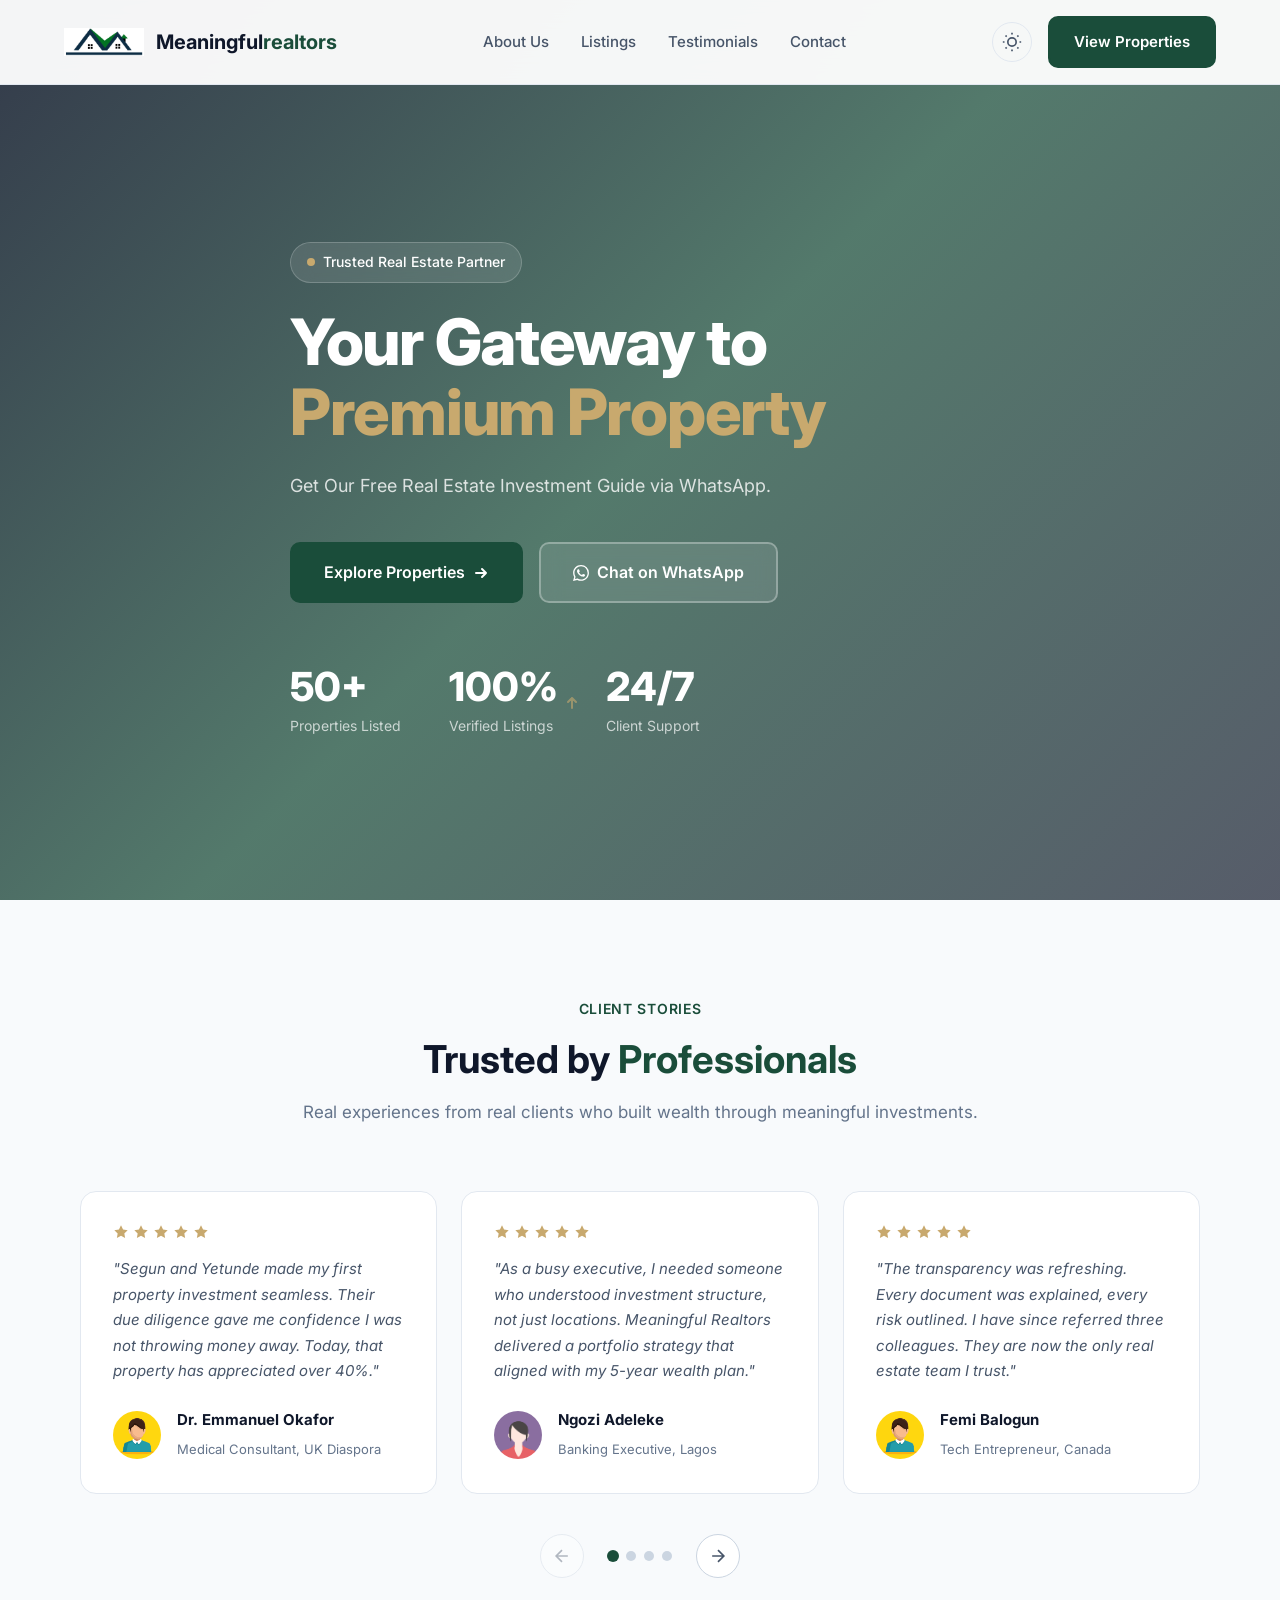
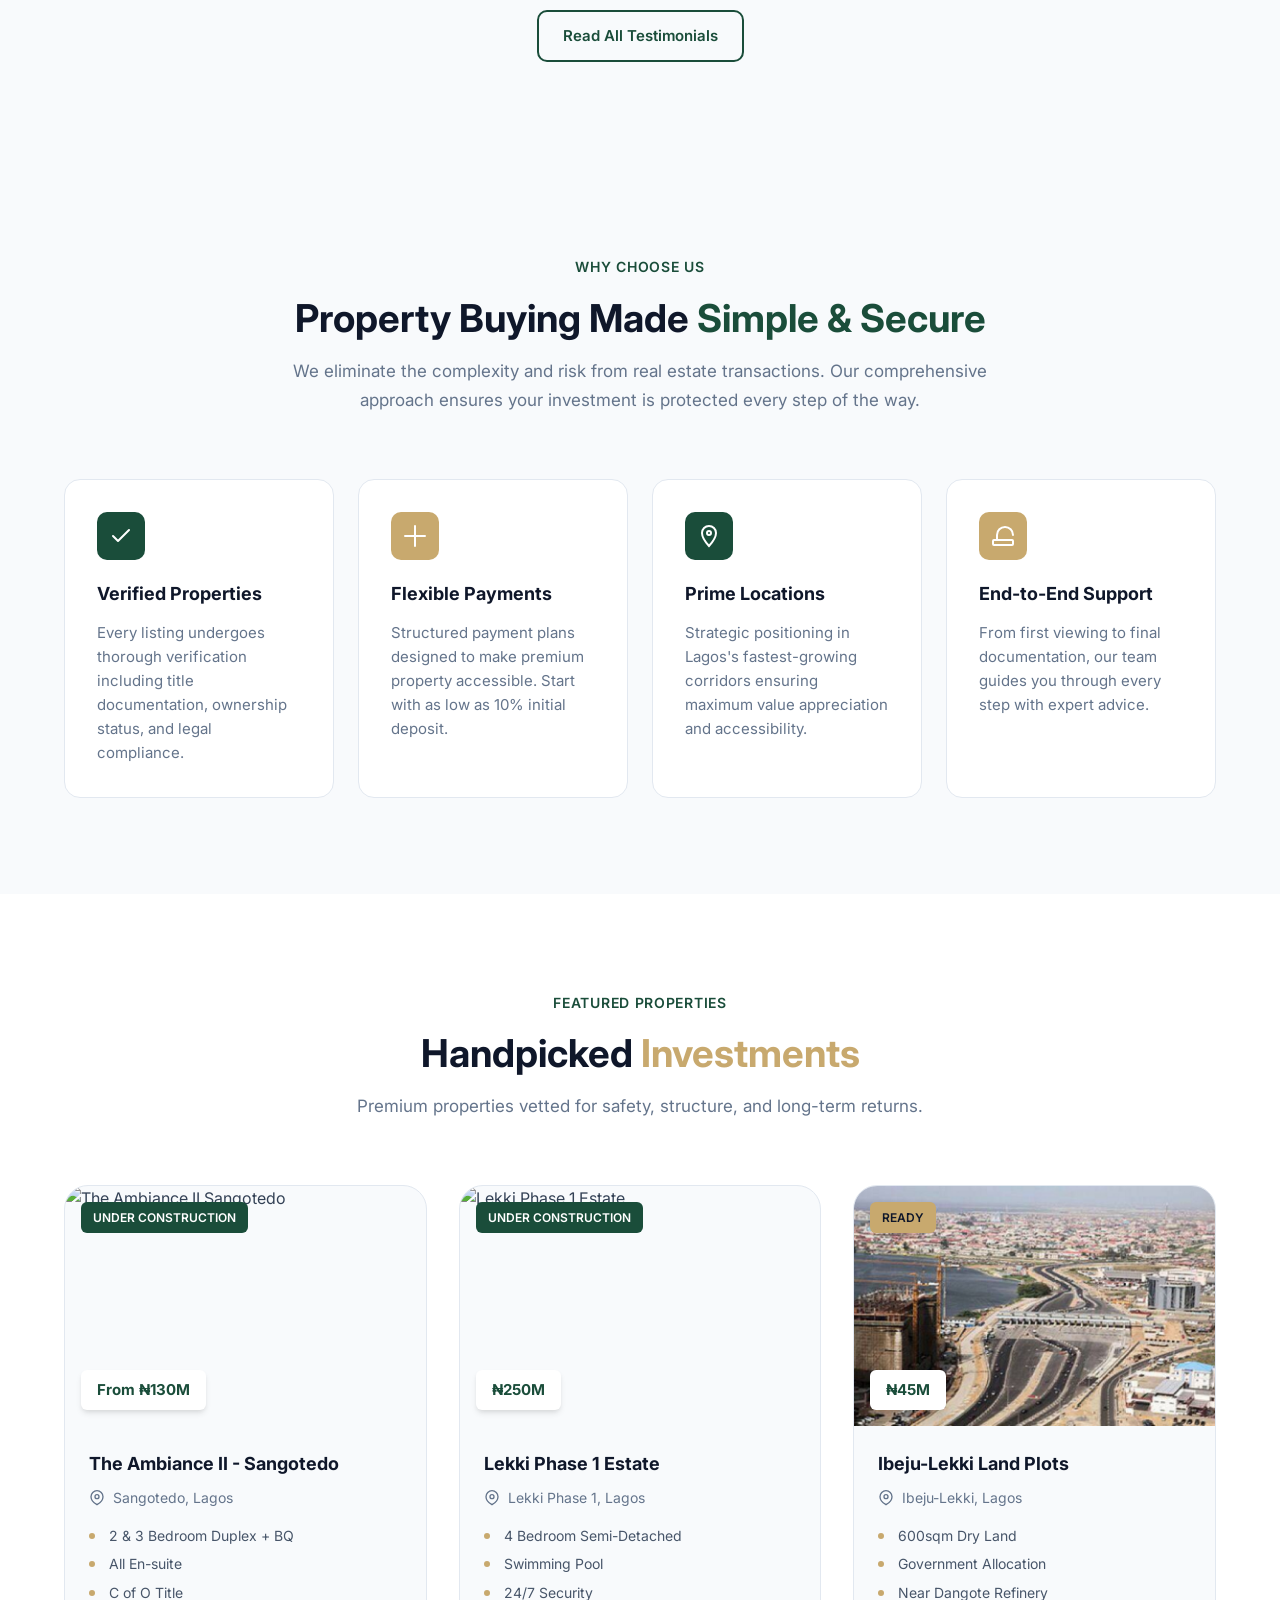
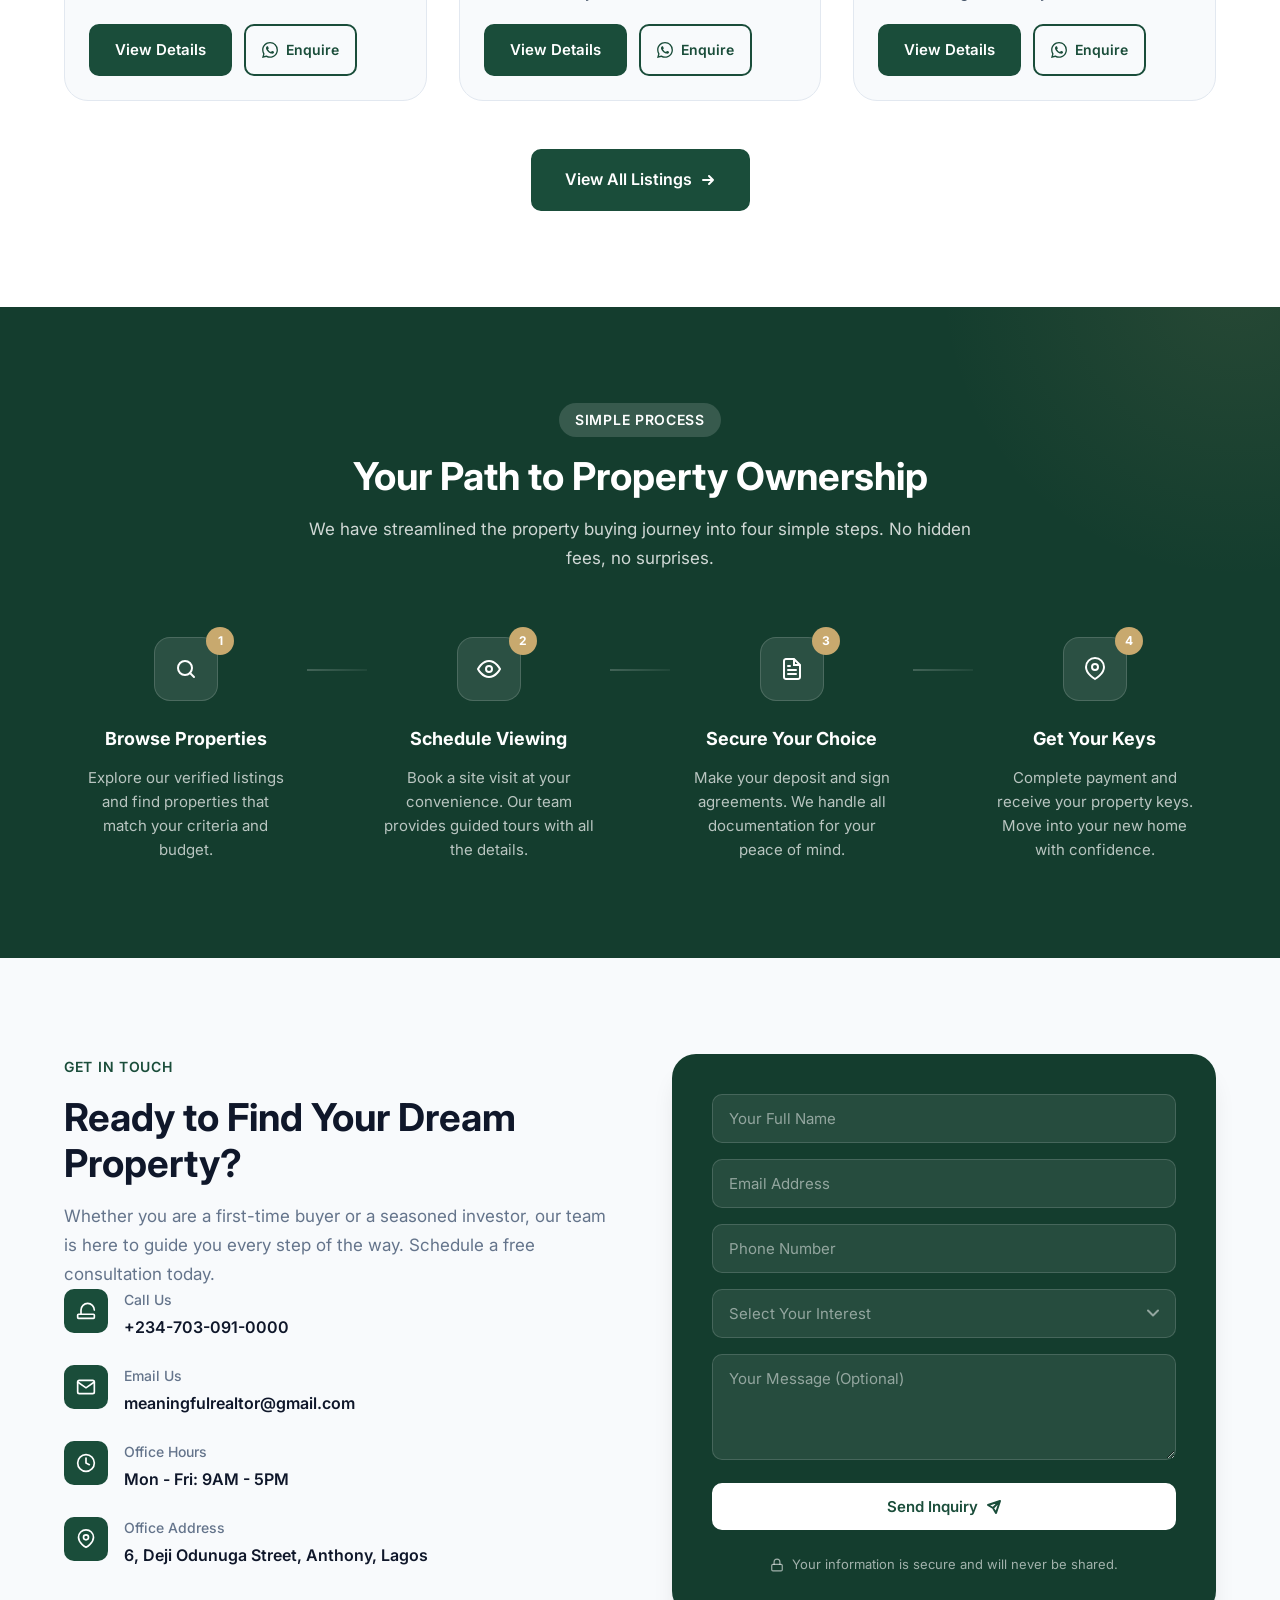
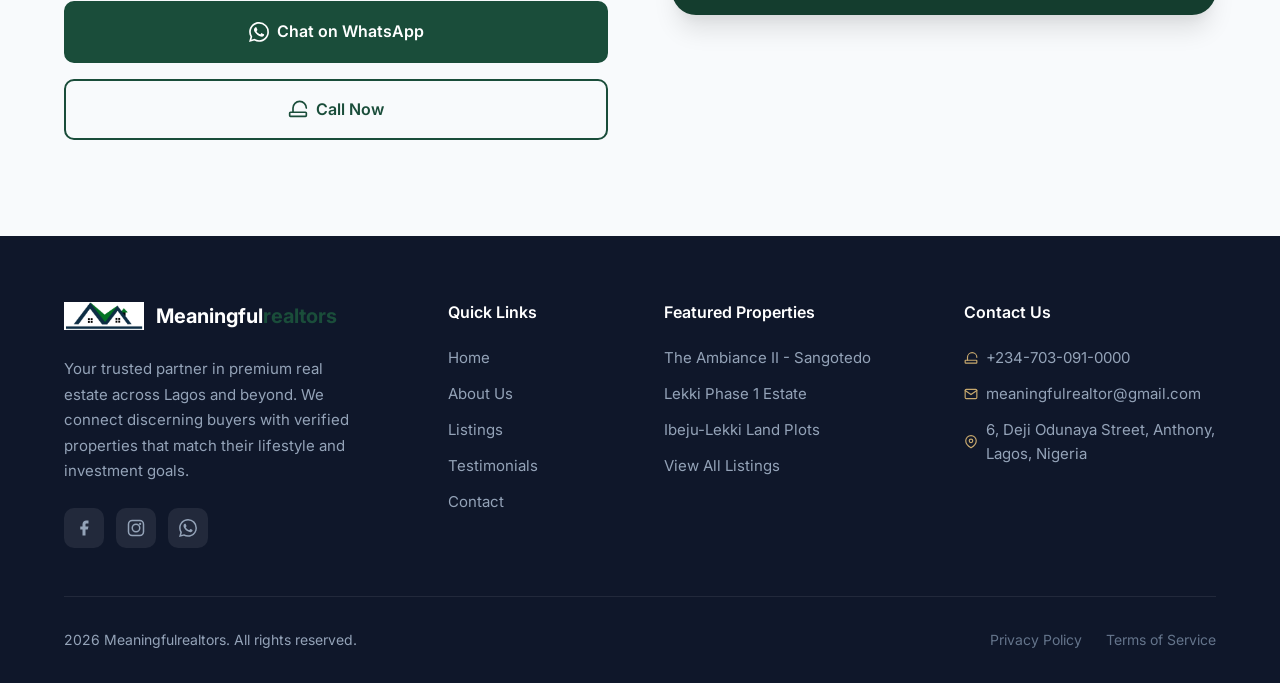
==== commit b3ab257d: "Update with Whatsapp Popup" ====
--- a/index.html
+++ b/index.html
@@ -13,13 +13,15 @@
         <link rel="stylesheet" href="https://unpkg.com/aos@next/dist/aos.css" />
         <!-- ====AOS animation==== -->
         <!-- <link href="https://unpkg.com/aos@2.3.1/dist/aos.css" rel="stylesheet"> -->
+        
+        <!-- whatsapp icon -->
         <!-- Bootstrap cdn -->
-        <link rel="stylesheet" href="https://maxcdn.bootstrapcdn.com/font-awesome/4.5.0/css/font-awesome.min.css">
+        <!-- <link rel="stylesheet" href="https://maxcdn.bootstrapcdn.com/font-awesome/4.5.0/css/font-awesome.min.css"> -->
     </head>
     <body>
-        <a href="https://wa.me/2347030910000" class="whatsapp-float" target="_blank">
+        <!-- <a href="https://wa.me/2347030910000" class="whatsapp-float" target="_blank">
             <i class="fa fa-whatsapp my-float"></i>
-        </a>
+        </a> -->
         <!-- Navbar -->
         <nav class="navbar" id="navbar">
             <div class="container nav-container">
@@ -587,6 +589,9 @@
             </div>
         </footer>
 
+        <!-- Elfsight WhatsApp Chat | Free Investment Schedule -->
+        <script src="https://elfsightcdn.com/platform.js" async></script>
+        <div class="elfsight-app-ad904124-6ebe-4647-b5a1-d24ea77ad51a" data-elfsight-app-lazy></div>
 
         <!-- personal script -->
         <script src="script.js"></script>
